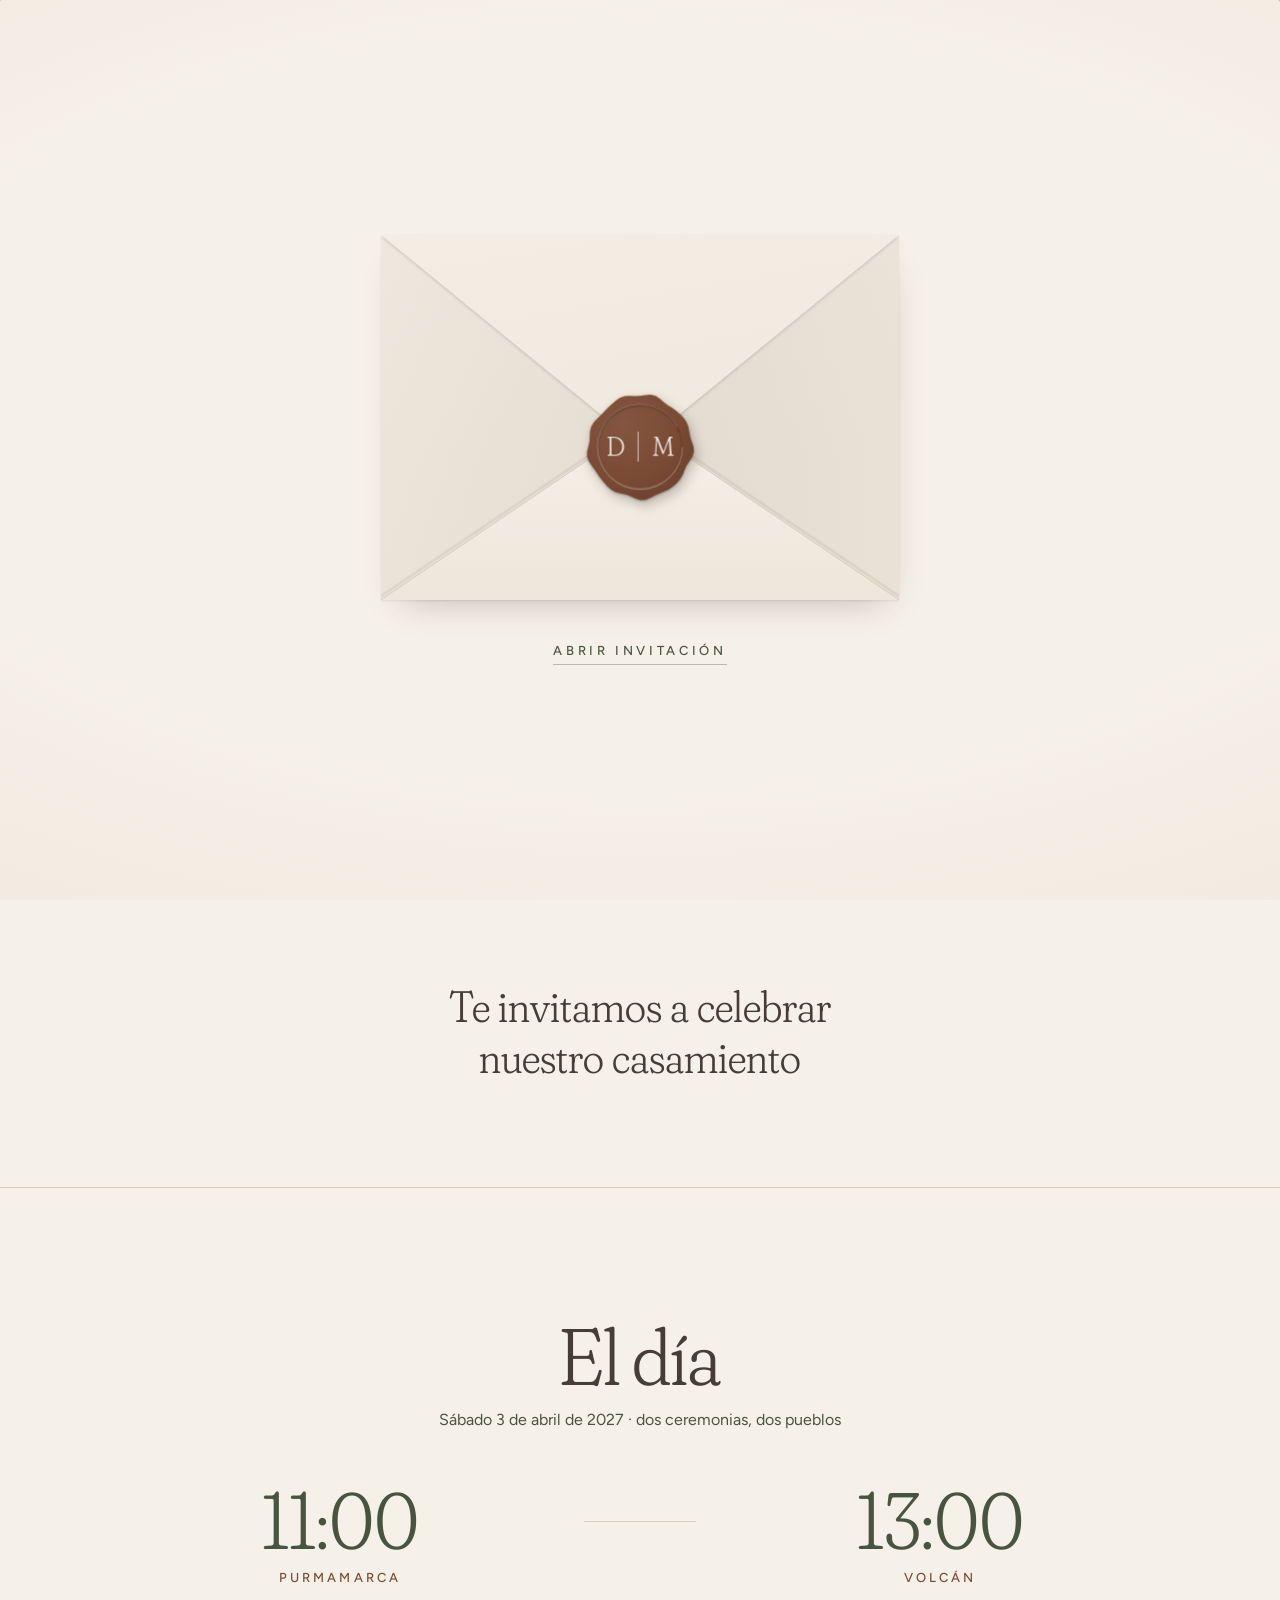
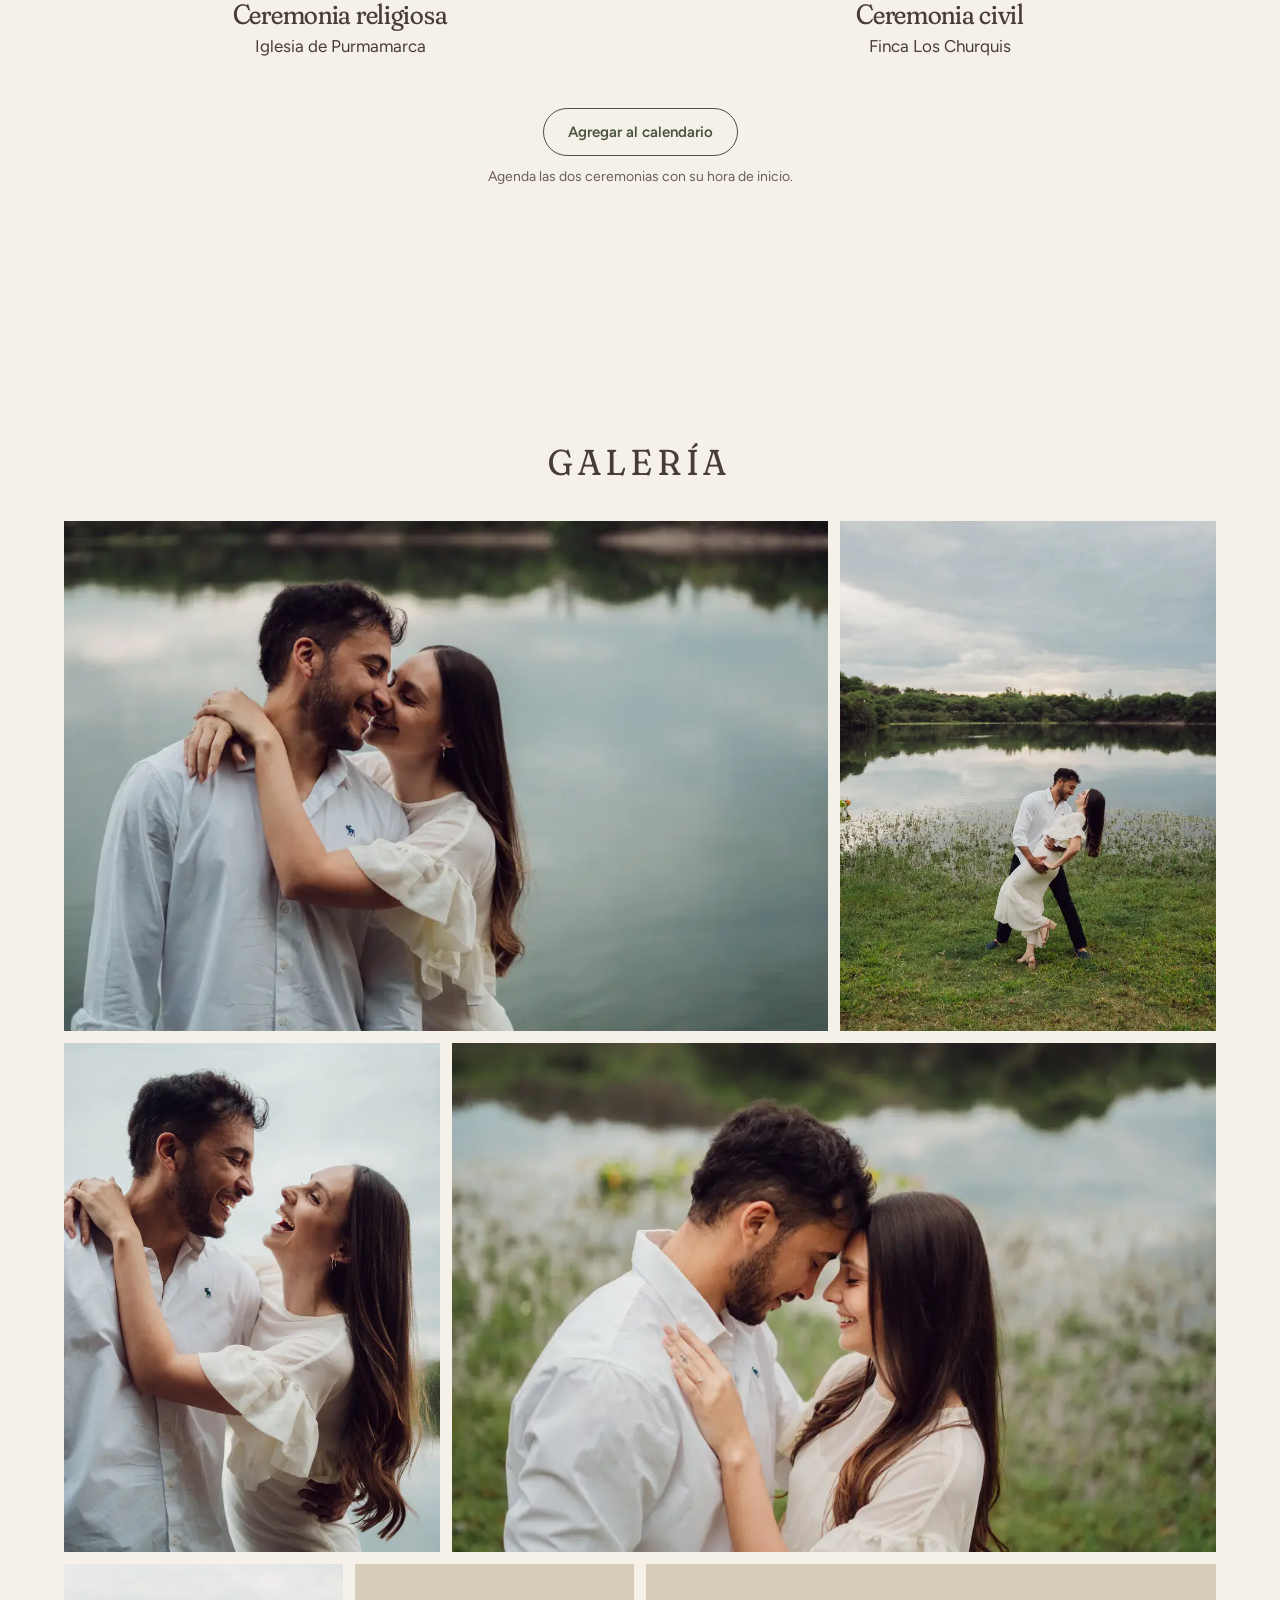
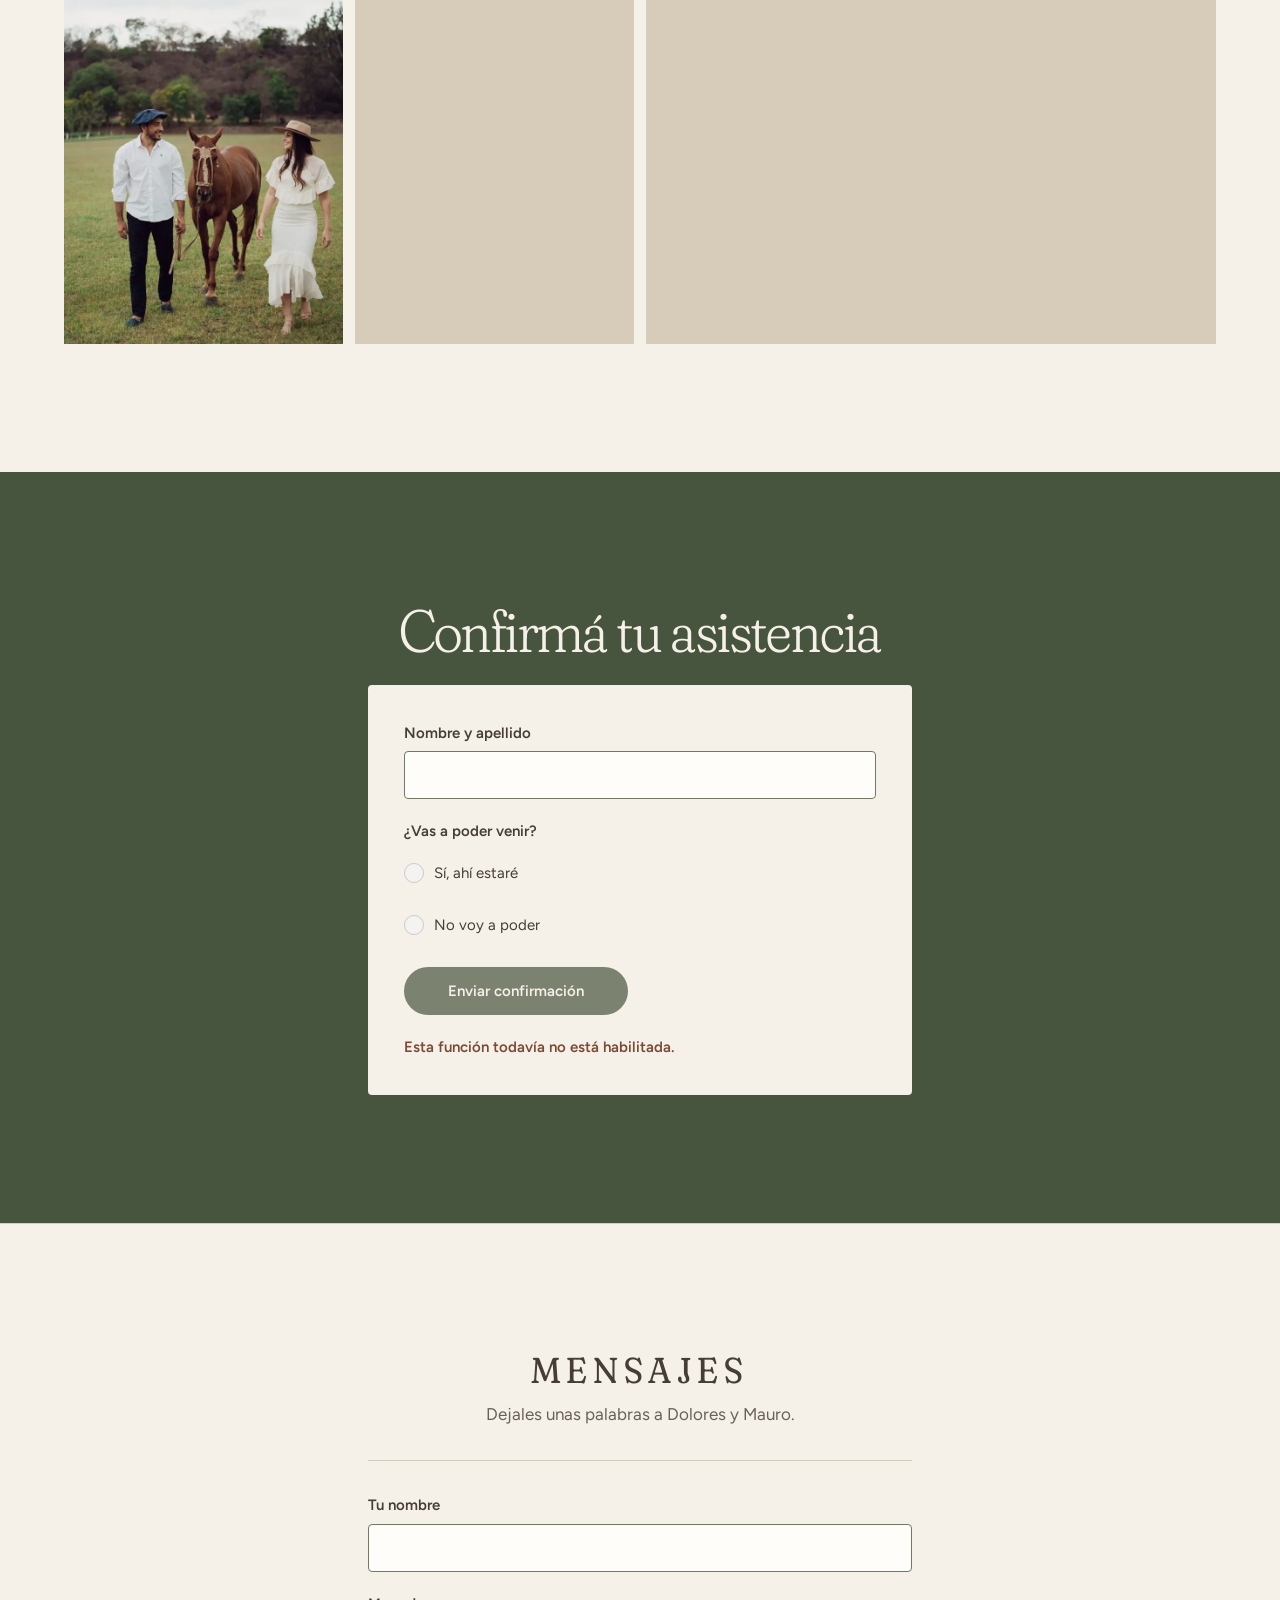
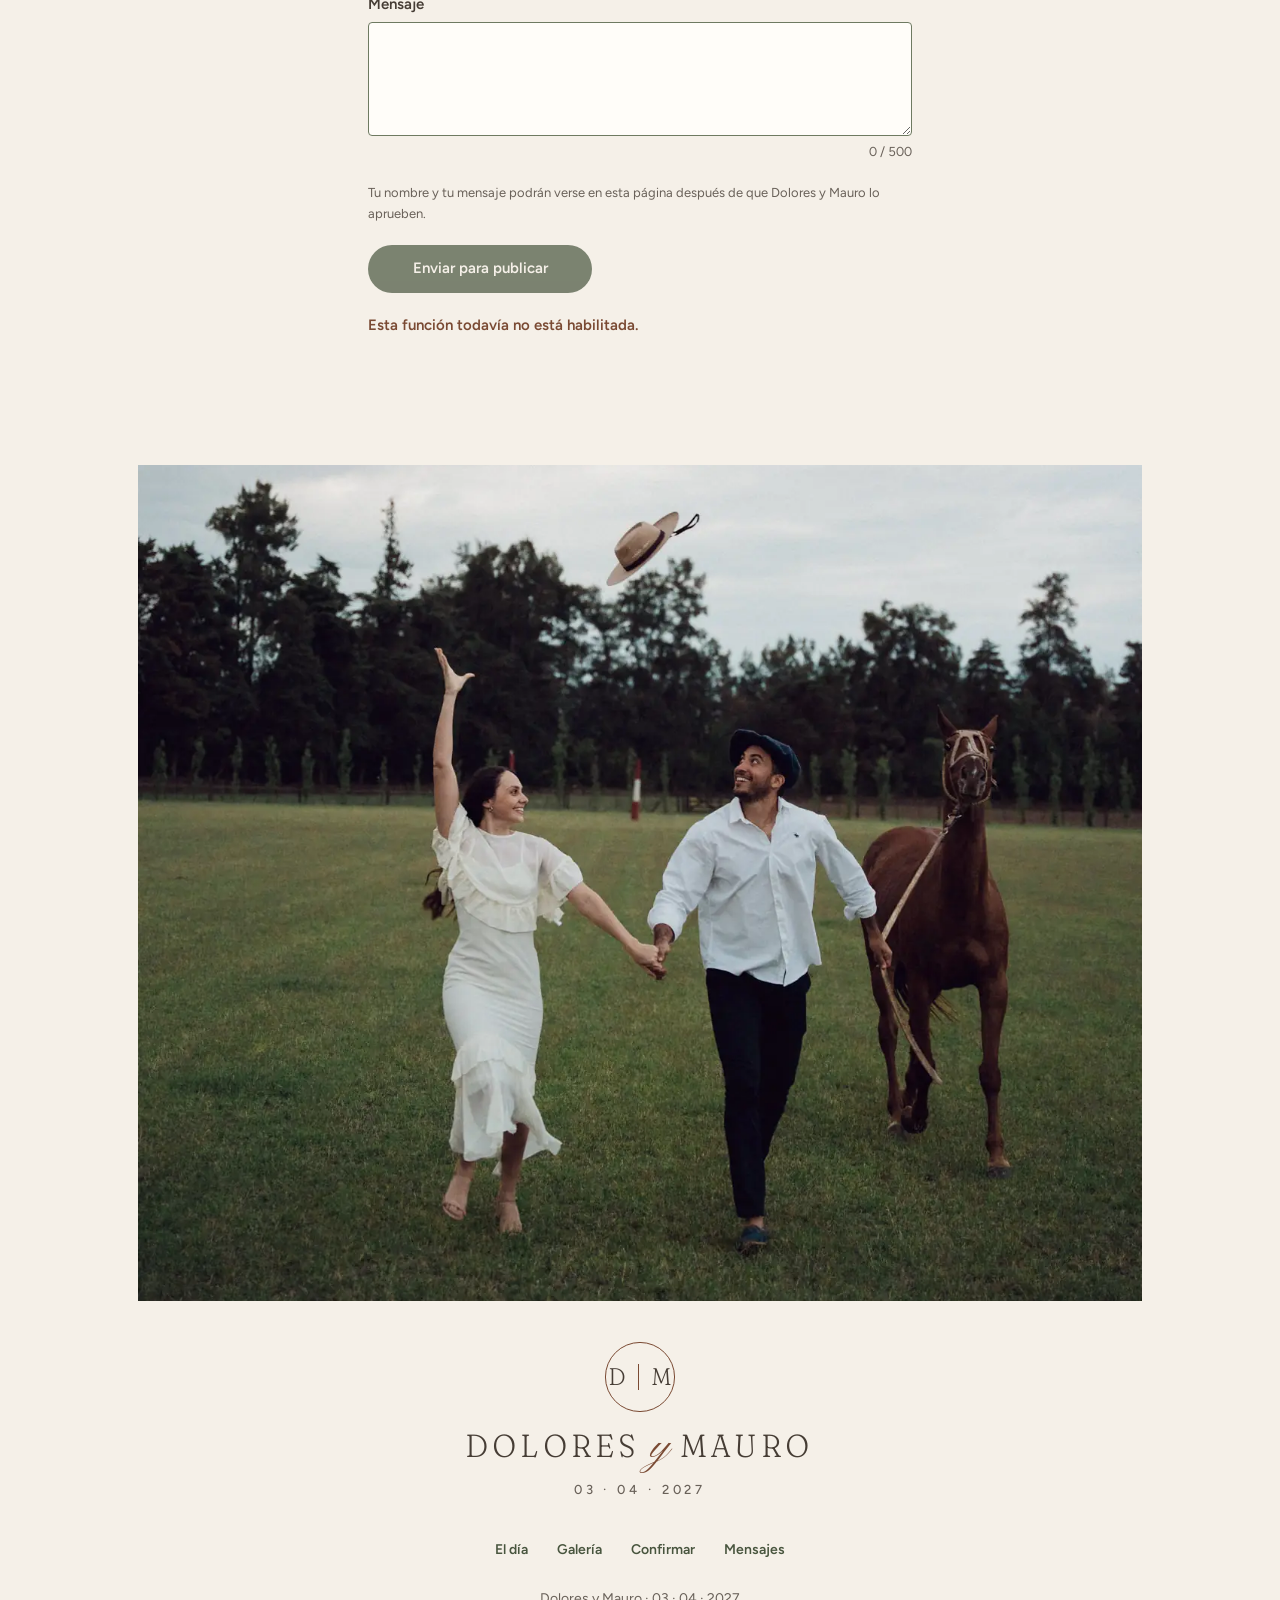
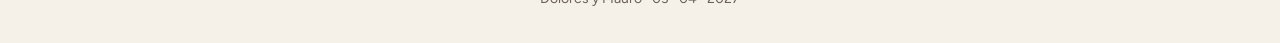
==== index.html @ 40fad612 "Apertura premium con sobre y sello" ====
<!doctype html>
<html lang="es-AR">
<head>
  <meta charset="utf-8">
  <meta name="viewport" content="width=device-width, initial-scale=1, viewport-fit=cover">
  <!-- Preproducción: quitar noindex al publicar -->
  <meta name="robots" content="noindex, nofollow">
  <title>Dolores & Mauro · 3 de abril de 2027</title>
  <meta name="description" content="Sábado 3 de abril de 2027 · Purmamarca y Volcán, Jujuy.">
  <!-- Vista previa al compartir. Al publicar, og:image y og:url pasan a URLs absolutas del dominio final. -->
  <meta property="og:title" content="Dolores & Mauro">
  <meta property="og:description" content="Sábado 3 de abril de 2027 · Purmamarca y Volcán, Jujuy">
  <meta property="og:image" content="public/img/og-132.jpg">
  <meta property="og:image:width" content="1200">
  <meta property="og:image:height" content="630">
  <meta property="og:image:alt" content="Dolores y Mauro caminan de la mano con el caballo por un campo abierto">
  <meta property="og:type" content="website">
  <meta property="og:locale" content="es_AR">
  <meta name="twitter:card" content="summary_large_image">
  <meta name="theme-color" content="#F5F0E8">
  <link rel="icon" href="data:,">
  <link rel="preload" as="image" href="public/img/132-1280.webp" imagesrcset="public/img/132-1280.webp 1280w, public/img/132-2000.webp 2000w, public/img/132-3000.webp 3000w" imagesizes="(max-width: 767px) and (orientation: portrait) 200vw, 100vw" fetchpriority="high">
  <link rel="preload" href="public/fonts/fraunces-latin-full-normal.woff2" as="font" type="font/woff2" crossorigin>
  <!-- Modo revisión (?revision): vista para la pareja, con una aclaración general y datos de ejemplo. La vista pública no los muestra.
       Los datos pendientes están en deliverables/revision-fa-studio/pendientes.md -->
  <script>if (new URLSearchParams(location.search).has("revision")) document.documentElement.classList.add("review");</script>
  <link rel="stylesheet" href="styles.css?v=20261019d">
</head>
<body>
  <!-- Apertura: sobre con sello en cada visita (sin recordar nada). Esc o el botón abren; sin JS no aparece -->
  <dialog class="opening" aria-label="Invitación de Dolores y Mauro" tabindex="-1">
    <button class="opening__open" type="button">
      <span class="envelope" aria-hidden="true">
        <!-- Papel: interior (se ve al abrir), laterales con luz desde arriba a la izquierda y bolsillo inferior -->
        <svg class="envelope__folds" viewBox="0 0 142 100" preserveAspectRatio="none">
          <defs>
            <linearGradient id="env-inside" x1="0" y1="0" x2="0" y2="1"><stop offset="0" style="stop-color: var(--tinta); stop-opacity: .2" /><stop offset="1" style="stop-color: var(--tinta); stop-opacity: .06" /></linearGradient>
            <linearGradient id="env-side-l" x1="0" x2="1"><stop offset="0" style="stop-color: var(--tinta); stop-opacity: .02" /><stop offset="1" style="stop-color: var(--tinta); stop-opacity: .055" /></linearGradient>
            <linearGradient id="env-side-r" x1="0" x2="1"><stop offset="0" style="stop-color: var(--tinta); stop-opacity: .07" /><stop offset="1" style="stop-color: var(--tinta); stop-opacity: .03" /></linearGradient>
            <linearGradient id="env-pocket" x1="0" y1="1" x2="0" y2="0"><stop offset="0" style="stop-color: var(--papel)" /><stop offset="1" style="stop-color: var(--marfil)" /></linearGradient>
          </defs>
          <path d="M0 0 L71 52 L142 0 Z" fill="url(#env-inside)" />
          <path d="M0 0 L71 52 L0 100 Z" fill="url(#env-side-l)" />
          <path d="M142 0 L71 52 L142 100 Z" fill="url(#env-side-r)" />
          <path class="envelope__pocket-shade" d="M0 99 L71 51 L142 99" />
          <path d="M0 100 L71 52 L142 100 Z" fill="url(#env-pocket)" />
          <path class="envelope__crease" d="M0 100 L71 52 L142 100" />
        </svg>
        <span class="envelope__flap-shadow"></span>
        <!-- Solapa en 3D: cara exterior e interior; el sello va en su punta y se levanta con ella -->
        <span class="envelope__flap">
          <span class="envelope__face envelope__face--out"></span>
          <span class="envelope__face envelope__face--in"></span>
          <span class="envelope__seal"><svg viewBox="0 0 100 100"><circle cx="50" cy="50" r="39" /></svg><span>D</span><i></i><span>M</span></span>
        </span>
      </span>
      <span class="opening__cta">Abrir invitación</span>
    </button>
  </dialog>
  <script>{ const d = document.currentScript.previousElementSibling, root = document.documentElement;
    if (!d.showModal) d.remove(); else {
      root.classList.add("sealed"); d.showModal(); d.focus(); // foco en el diálogo: sin anillo sobre el botón al cargar; Tab llega al botón
      // El hero arranca su entrada cuando el sobre empieza a fundirse. Respaldos contra quedar trabado: si el fundido no arranca
      // (sin transiciones) o no termina; medidos desde su inicio para no cortarlo en un equipo lento
      let started = false;
      const reveal = () => root.classList.remove("sealed"), finish = () => { reveal(); if (d.isConnected) { d.close(); d.remove(); } };
      const open = () => { if (d.classList.contains("is-opening")) return; d.classList.add("is-opening"); setTimeout(() => started || finish(), 1500); };
      d.addEventListener("transitionstart", (e) => { if (e.target !== d || started) return; started = true; reveal(); setTimeout(finish, 1500); });
      d.addEventListener("transitionend", (e) => e.target === d && e.propertyName === "opacity" && finish());
      d.querySelector("button").addEventListener("click", open);
      d.addEventListener("touchstart", () => {}, { passive: true }); // iOS: sin un manejador táctil, Safari no aplica :active (el sello no se hundiría)
      d.addEventListener("cancel", (e) => { e.preventDefault(); open(); });
    } }</script>
  <a class="skip" href="#el-dia">Ir a horarios y lugares</a>
  <p class="review-bar" data-pending>Esta es una primera vista previa de su invitación. Algunos contenidos se completarán más adelante. Los formularios son de muestra y no registran respuestas.</p>
  <!-- Alto de la barra de revisión (0 en la vista pública): el hero móvil lo descuenta para que la banda entre en la pantalla -->
  <script>{ const bar = document.currentScript.previousElementSibling, set = () => document.documentElement.style.setProperty("--review-h", bar.offsetHeight + "px");
    set(); addEventListener("resize", set); document.fonts.ready.then(set); }</script>

  <header class="hero" aria-label="Portada">
    <picture class="hero__media">
      <!-- Una sola foto 3:2 en todos los tamaños: en celular vertical se ajusta al alto y muestra cielo, pareja y pasto enteros -->
      <img src="public/img/132-1280.webp" srcset="public/img/132-1280.webp 1280w, public/img/132-2000.webp 2000w, public/img/132-3000.webp 3000w"
           sizes="(max-width: 767px) and (orientation: portrait) 200vw, 100vw" width="1280" height="853" fetchpriority="high"
           alt="Dolores y Mauro caminan de espaldas, de la mano, con el caballo, por un campo abierto hacia el monte">
    </picture>
    <div class="hero__text">
      <h1 class="hero__names">Dolores <span class="script" aria-hidden="true">y</span><span class="sr-only">y</span> Mauro</h1>
      <p class="datelock datelock--sky" aria-label="Sábado 3 de abril de 2027">
        <span>Sábado</span><time datetime="2027-04-03">3</time><span>Abril 2027</span>
      </p>
    </div>
  </header>

  <!-- Banda de datos: lo esencial en el primer vistazo -->
  <div class="band">
    <ul class="when" aria-label="Ceremonias confirmadas">
      <li><time datetime="2027-04-03T11:00-03:00">11:00</time> <span>Iglesia · Purmamarca</span></li>
      <li><time datetime="2027-04-03T13:00-03:00">13:00</time> <span>Civil · Finca Los Churquis, Volcán</span></li>
    </ul>
    <p class="countdown" role="timer" aria-label="Cuenta regresiva hasta la ceremonia del 3 de abril de 2027 a las 11:00">
      <span class="countdown__label">Faltan</span>
      <span class="countdown__unit"><span data-cd="d">—</span> días</span>
      <span class="countdown__unit"><span data-cd="h">—</span> h</span>
      <span class="countdown__unit"><span data-cd="m">—</span> min</span>
    </p>
  </div>

  <main>
    <section class="invite" aria-label="Invitación">
      <p class="invite__line">Te invitamos a celebrar nuestro casamiento</p>
    </section>

    <!-- Historia: solo texto, sin fotos (para eso está la galería). Oculta en la vista pública hasta tener el texto:
         al recibirlo, quitar data-pending de la sección y del bloque de palabras -->
    <section class="portrait" aria-labelledby="portrait-title" data-pending>
      <h2 id="portrait-title" class="caps-title">Dolores <span class="script">y</span> Mauro</h2>

      <div class="portrait__words" data-pending>
        <p class="tbd tbd--block">Acá va su historia, contada con sus palabras.</p>
      </div>
    </section>

    <section id="el-dia" class="day" aria-labelledby="day-title">
      <header class="day__head">
        <h2 id="day-title">El día</h2>
        <p class="day__sub">Sábado 3 de abril de 2027 · dos ceremonias, dos pueblos</p>
      </header>

      <ol class="towns">
        <li class="town">
          <time class="town__time" datetime="2027-04-03T11:00-03:00">11:00</time>
          <p class="town__name">Purmamarca</p>
          <h3>Ceremonia religiosa</h3>
          <p>Iglesia de Purmamarca</p>
        </li>
        <li class="route" aria-hidden="true"><span></span></li>
        <li class="town">
          <time class="town__time" datetime="2027-04-03T13:00-03:00">13:00</time>
          <p class="town__name">Volcán</p>
          <h3>Ceremonia civil</h3>
          <p>Finca Los Churquis</p>
        </li>
      </ol>

      <div class="day__more" data-pending data-later>
        <p><strong>Celebración</strong> <span class="tbd">Pendiente: horario y lugar</span></p>
      </div>

      <div class="day__cal">
        <a class="btn btn--line" href="public/casamiento-dolores-mauro.ics" download>Agregar al calendario</a>
        <p class="note">Agenda las dos ceremonias con su hora de inicio.</p>
      </div>
    </section>

    <!-- Dress code y regalos: diseñados, ocultos en la vista pública hasta tener textos reales -->
    <section id="detalles" class="details" aria-labelledby="details-title" data-pending data-later>
      <h2 id="details-title" class="caps-title">Para tener en cuenta</h2>
      <div class="details__grid">
        <article class="detail">
          <span class="seal seal--small" aria-hidden="true"><svg viewBox="0 0 100 100"><circle cx="50" cy="50" r="48" /></svg><span>D</span><i></i><span>M</span></span>
          <h3>Dress code</h3>
          <p class="tbd">Pendiente: lo definen Dolores y Mauro. No sugerimos nada hasta tenerlo.</p>
        </article>
        <article class="detail">
          <span class="seal seal--small" aria-hidden="true"><svg viewBox="0 0 100 100"><circle cx="50" cy="50" r="48" /></svg><span>D</span><i></i><span>M</span></span>
          <h3>Regalos</h3>
          <p class="tbd">Pendiente: texto y datos (alias, CBU o lista). No se publican datos bancarios sin confirmación escrita.</p>
        </article>
      </div>
    </section>

    <section id="galeria" class="gallery" aria-labelledby="gallery-title">
      <h2 id="gallery-title" class="caps-title">Galería</h2>
      <div class="gallery__grid">
        <a class="gallery__item gallery__item--h" href="public/img/099-2000.webp" data-reveal>
          <img src="public/img/099-1000.webp" width="1000" height="667" loading="lazy" decoding="async"
               alt="Dolores abraza a Mauro y le da un beso en la mejilla; él sonríe con los ojos cerrados, junto a la laguna">
        </a>
        <a class="gallery__item gallery__item--v" href="public/img/029-1333.webp" data-reveal>
          <img src="public/img/029-640.webp" width="640" height="960" loading="lazy" decoding="async"
               alt="Mauro inclina a Dolores en un paso de baile, frente a la laguna">
        </a>
        <a class="gallery__item gallery__item--v" href="public/img/105-1333.webp" data-reveal>
          <img src="public/img/105-640.webp" width="640" height="960" loading="lazy" decoding="async"
               alt="Dolores se ríe a carcajadas, abrazada a Mauro">
        </a>
        <a class="gallery__item gallery__item--h" href="public/img/014-1600.webp" data-reveal>
          <img src="public/img/014-1000.webp" width="1000" height="667" loading="lazy" decoding="async"
               alt="Frente con frente, junto a la laguna con flores blancas">
        </a>
        <a class="gallery__item gallery__item--v" href="public/img/143-1333.webp" data-reveal>
          <img src="public/img/143-640.webp" width="640" height="960" loading="lazy" decoding="async"
               alt="Caminan hacia la cámara con el caballo en el medio">
        </a>
        <a class="gallery__item gallery__item--v" href="public/img/158-1333.webp" data-reveal>
          <img src="public/img/158-640.webp" width="640" height="960" loading="lazy" decoding="async"
               alt="Dolores con sombrero y Mauro con boina, en el campo">
        </a>
        <a class="gallery__item gallery__item--h" href="public/img/150-2000.webp" data-reveal>
          <img src="public/img/150-1000.webp" width="1000" height="667" loading="lazy" decoding="async"
               alt="Mauro sonríe apoyado en el caballo; en primer plano, el sombrero de Dolores">
        </a>
      </div>
      <dialog class="lightbox" aria-label="Galería ampliada">
        <button class="lightbox__btn lightbox__close" type="button" aria-label="Cerrar" autofocus>×</button>
        <figure><img src="data:," alt="" draggable="false"><figcaption hidden></figcaption></figure>
        <p class="lightbox__count" aria-live="polite"></p>
        <button class="lightbox__btn lightbox__prev" type="button" aria-label="Foto anterior">‹</button>
        <button class="lightbox__btn lightbox__next" type="button" aria-label="Foto siguiente">›</button>
      </dialog>
    </section>

    <!-- Sección especial Integral: información útil. Configurable si la pareja prefiere historia o cronología -->
    <section id="info" class="info" aria-labelledby="info-title" data-pending data-later>
      <h2 id="info-title">Purmamarca y Volcán</h2>
      <p class="info__sub">Información útil para invitados</p>
      <div class="info__grid">
        <article><h3>Traslado</h3><p class="tbd">Pendiente: cómo moverse entre la iglesia (11:00) y la finca (13:00). No publicamos recorridos ni tiempos sin confirmar.</p></article>
        <article><h3>Alojamiento</h3><p class="tbd">Pendiente: recomendaciones de los anfitriones, si las hay.</p></article>
        <article><h3>Cómo llegar</h3><p class="tbd">Pendiente: indicaciones y links verificados.</p></article>
      </div>
    </section>

    <section id="confirmar" class="rsvp" aria-labelledby="rsvp-title">
      <h2 id="rsvp-title">Confirmá tu asistencia</h2>

      <form id="rsvp-form" class="form" novalidate aria-labelledby="rsvp-title">
        <fieldset class="form__body" disabled>
          <p class="demo-note" hidden><strong>Demostración.</strong> Este formulario todavía no guarda ni envía respuestas.</p>
          <noscript><p class="note">Para confirmar necesitás tener JavaScript activado.</p></noscript>

          <div class="field" data-field="name">
            <label for="r-name">Nombre y apellido</label>
            <input id="r-name" name="name" autocomplete="name" maxlength="80" required aria-describedby="r-name-err">
            <p class="field__err" id="r-name-err"></p>
          </div>

          <fieldset class="field choice" data-field="attending" aria-describedby="r-att-err">
            <legend>¿Vas a poder venir?</legend>
            <label><input type="radio" name="attending" value="si" required> Sí, ahí estaré</label>
            <label><input type="radio" name="attending" value="no"> No voy a poder</label>
            <p class="field__err" id="r-att-err"></p>
          </fieldset>

          <div class="if-yes" hidden>
            <div class="field" data-field="people">
              <label for="r-people">¿Cuántas personas confirman, contándote?</label>
              <input id="r-people" name="people" type="number" inputmode="numeric" min="1" value="1" aria-describedby="r-people-err">
              <p class="field__err" id="r-people-err"></p>
            </div>
            <div class="field" data-field="companions">
              <label for="r-comp">Nombres de quienes vienen con vos <span class="opt">(opcional)</span></label>
              <textarea id="r-comp" name="companions" rows="2" maxlength="300"></textarea>
              <p class="field__err"></p>
            </div>
            <fieldset class="field choice choice--wrap" data-field="diet">
              <legend>Restricciones alimentarias <span class="opt">(opcional)</span></legend>
              <label><input type="checkbox" name="diet" value="vegetariano"> Vegetariano</label>
              <label><input type="checkbox" name="diet" value="vegano"> Vegano</label>
              <label><input type="checkbox" name="diet" value="sin-tacc"> Sin TACC (celíaco)</label>
              <label><input type="checkbox" name="diet" value="otra" id="r-diet-otra"> Otra</label>
              <p class="field__err"></p>
            </fieldset>
            <div class="field" data-field="diet_notes" hidden>
              <label for="r-diet-notes">¿Cuál?</label>
              <input id="r-diet-notes" name="diet_notes" maxlength="200" aria-describedby="r-diet-err">
              <p class="field__err" id="r-diet-err"></p>
            </div>
            <div class="field field--check" data-field="show_name">
              <label><input type="checkbox" name="show_name"> Quiero que mi nombre aparezca en la lista de confirmados de esta página</label>
              <p class="field__hint">Es opcional. Sin tu permiso, solo sumás al contador.</p>
              <p class="field__err"></p>
            </div>
          </div>

          <div class="hp" aria-hidden="true"><label>No completar <input name="website" tabindex="-1" autocomplete="off"></label></div>

          <button class="btn btn--solid" type="submit">Enviar confirmación</button>
          <p class="form__status" role="status"></p>
        </fieldset>
      </form>
      <div class="form__done" hidden tabindex="-1">
        <p class="form__done-text"></p>
        <button class="btn btn--line form__again" type="button">Enviar otra respuesta</button>
      </div>

      <!-- Confirmados visibles: contador agregado + nombres solo con consentimiento individual -->
      <div class="attendance" aria-live="polite">
        <p class="attendance__count"><span data-count>—</span> <span class="attendance__label">personas confirmaron su asistencia</span></p>
        <p class="attendance__empty" hidden>Todavía no hay confirmaciones. ¡Podés ser de las primeras personas en confirmar!</p>
        <ul class="attendance__names" aria-label="Confirmados que aceptaron mostrar su nombre" hidden></ul>
        <p class="attendance__error">No pudimos cargar los confirmados en este momento.</p>
        <p class="demo-note" hidden>Demostración: el contador es solo de muestra.</p>
      </div>
    </section>

    <section id="mensajes" class="messages" aria-labelledby="msg-title">
      <h2 id="msg-title" class="caps-title">Mensajes</h2>
      <p class="messages__sub">Dejales unas palabras a Dolores y Mauro.</p>

      <div class="wall" data-state="loading" role="region" aria-label="Mensajes de invitados aprobados">
        <figure class="wall__quote"><blockquote></blockquote><figcaption></figcaption></figure>
        <p class="wall__empty">Todavía no hay mensajes publicados. Se muestran después de que Dolores y Mauro los aprueben.</p>
        <p class="wall__error">No pudimos cargar los mensajes en este momento.</p>
        <div class="wall__nav">
          <button class="lightbox__btn wall__prev" type="button" aria-label="Mensaje anterior">‹</button>
          <span class="wall__pos"></span>
          <button class="lightbox__btn wall__next" type="button" aria-label="Mensaje siguiente">›</button>
          <button class="wall__pause" type="button" aria-pressed="false" hidden>Pausar</button>
        </div>
      </div>

      <form id="msg-form" class="form" novalidate aria-label="Dejar un mensaje">
        <fieldset class="form__body" disabled>
          <p class="demo-note" hidden><strong>Demostración.</strong> Los mensajes todavía no se guardan ni se envían.</p>
          <noscript><p class="note">Para dejar un mensaje necesitás tener JavaScript activado.</p></noscript>
          <div class="field" data-field="name">
            <label for="m-name">Tu nombre</label>
            <input id="m-name" name="name" autocomplete="name" maxlength="60" required aria-describedby="m-name-err">
            <p class="field__err" id="m-name-err"></p>
          </div>
          <div class="field" data-field="text">
            <label for="m-text">Mensaje</label>
            <textarea id="m-text" name="text" rows="4" maxlength="500" required aria-describedby="m-text-err m-text-count"></textarea>
            <p class="field__count" id="m-text-count"></p>
            <p class="field__err" id="m-text-err"></p>
          </div>
          <p class="field__hint" id="m-publish-note">Tu nombre y tu mensaje podrán verse en esta página después de que Dolores y Mauro lo aprueben.</p>
          <div class="hp" aria-hidden="true"><label>No completar <input name="website" tabindex="-1" autocomplete="off"></label></div>
          <!-- El consentimiento para publicar es esta acción explícita: el botón envía publish=on (contrato sin cambios) -->
          <button class="btn btn--solid" type="submit" name="publish" value="on" aria-describedby="m-publish-note">Enviar para publicar</button>
          <p class="form__status" role="status"></p>
        </fieldset>
      </form>
      <div class="form__done" hidden tabindex="-1">
        <p class="form__done-text"></p>
        <button class="btn btn--line form__again" type="button">Escribir otro mensaje</button>
      </div>
    </section>

    <!-- Playlist: diseñada; el reproductor se carga solo cuando el invitado lo pide (nunca autoplay) -->
    <section id="musica" class="music" aria-labelledby="music-title" data-pending data-later>
      <h2 id="music-title" class="caps-title">Música</h2>
      <p class="music__sub">La playlist del casamiento</p>
      <p class="tbd">Pendiente: link de la playlist de Spotify. El reproductor se carga solo al tocar el botón; nunca suena solo.</p>
    </section>

    <figure class="closing">
      <img src="public/img/168-640.webp" srcset="public/img/168-640.webp 640w, public/img/168-1000.webp 1000w, public/img/168-1333.webp 1333w"
           sizes="(min-width: 768px) min(76rem, 90vw), 100vw" width="640" height="960" loading="lazy" decoding="async"
           alt="Dolores tira el sombrero al aire mientras corren de la mano">
      <figcaption class="closing__sig">
        <span class="seal seal--light" aria-hidden="true">
          <svg viewBox="0 0 100 100"><circle cx="50" cy="50" r="48" /></svg>
          <span>D</span><i></i><span>M</span>
        </span>
        <span class="closing__names">Dolores <span class="script" aria-hidden="true">y</span><span class="sr-only">y</span> Mauro</span>
        <span class="closing__date">03 · 04 · 2027</span>
      </figcaption>
    </figure>
  </main>

  <footer class="foot">
    <nav aria-label="Secciones">
      <a href="#el-dia">El día</a><a href="#galeria">Galería</a><a href="#confirmar">Confirmar</a><a href="#mensajes">Mensajes</a>
    </nav>
    <p>Dolores y Mauro · 03 · 04 · 2027</p>
  </footer>

  <a class="fab" href="#confirmar">Confirmar asistencia</a>

  <script type="module" src="main.js?v=20261019a"></script>
</body>
</html>
---- styles.css ----
@font-face { font-family: "Fraunces"; src: url("public/fonts/fraunces-latin-full-normal.woff2") format("woff2"); font-weight: 100 900; font-display: swap; }
@font-face { font-family: "Pinyon Script"; src: url("public/fonts/pinyon-script-latin-400-normal.woff2") format("woff2"); font-display: swap; }
@font-face { font-family: "Figtree"; src: url("public/fonts/figtree-latin-wght-normal.woff2") format("woff2"); font-weight: 300 900; font-display: swap; }

:root {
  /* Paleta medida sobre la sesión (sin cambios desde fase 1) */
  --marfil: #F5F0E8;
  --papel: #EDE6DA;
  --arena: #D7CCBA;
  --salvia: #8D987E;
  --oliva: #48553E;
  --castano: #7A4A33;
  --tinta: #463D35;
  --tinta-suave: color-mix(in srgb, var(--tinta) 80%, var(--marfil));
  --serif: "Fraunces", Georgia, serif;
  --script: "Pinyon Script", cursive;
  --sans: "Figtree", system-ui, -apple-system, "Segoe UI", sans-serif;
  --display: "opsz" 144, "SOFT" 100, "WONK" 0;
  --text-axes: "opsz" 24, "SOFT" 100, "WONK" 0;
  --hair: 1px solid var(--arena);
  --gutter: clamp(1.25rem, 5vw, 4rem);
  --wide: max(var(--gutter), calc((100vw - 76rem) / 2));
  --ease-out: cubic-bezier(0.23, 1, 0.32, 1);
  --ease-in-out: cubic-bezier(0.77, 0, 0.175, 1);
  --ease-soft: cubic-bezier(0.33, 1, 0.68, 1);
  --ease-drawer: cubic-bezier(0.32, 0.72, 0, 1); /* arranca con velocidad: respuesta directa a un toque (solapa del sobre) */
}

*, *::before, *::after { box-sizing: border-box; }
html { scroll-behavior: smooth; -webkit-text-size-adjust: 100%; scrollbar-color: var(--salvia) var(--marfil); }
body { margin: 0; background: var(--marfil); color: var(--tinta); font: 400 1.0625rem/1.6 var(--sans); caret-color: var(--castano); }
::selection { background: var(--oliva); color: var(--marfil); }
img { display: block; max-width: 100%; height: auto; }
h1, h2, h3 { font-family: var(--serif); font-weight: 300; font-variation-settings: var(--display); line-height: 1.02; letter-spacing: -.01em; margin: 0; text-wrap: balance; }
p, figure, ul, ol, blockquote { margin: 0; }
a { color: inherit; }
[hidden] { display: none !important; }
:focus-visible { outline: 2px solid var(--castano); outline-offset: 3px; border-radius: 2px; }
/* Sobre fondos oscuros (visor), el castaño no llega a 3:1: anillo marfil */
.lightbox :focus-visible { outline-color: var(--marfil); }
.sr-only { position: absolute; width: 1px; height: 1px; overflow: hidden; clip-path: inset(50%); white-space: nowrap; }
.skip { position: absolute; left: -999px; top: 0; padding: .75rem 1rem; background: var(--tinta); color: var(--marfil); z-index: 40; }
.skip:focus { left: 0; }
.script { font-family: var(--script); font-weight: 400; text-transform: none; letter-spacing: 0; font-variation-settings: normal; }
.note { font-size: .875rem; max-width: 60ch; color: var(--tinta-suave); }
.caps-title { font-size: clamp(1.5rem, 6vw, 2.25rem); font-weight: 400; text-transform: uppercase; letter-spacing: .16em; text-align: center; }
.caps-title .script { font-size: 1.3em; color: var(--castano); margin-inline: .1em; }

/* ---------- Vista pública vs. modo revisión (?revision) ---------- */
/* Lo pendiente nunca llega a la vista pública: ni módulos sin datos ni anotaciones de desarrollo. */
html:not(.review) [data-pending], html:not(.review) .tbd, html:not(.review) .review-only { display: none !important; }
/* Módulos opcionales listos pero sin contenido: ocultos también en la revisión de la pareja. Al tener el contenido, quitar data-later */
[data-later] { display: none !important; }
.tbd { display: inline-block; margin-top: .5rem; font: 500 .8125rem/1.35 var(--sans); letter-spacing: 0; text-transform: none; color: var(--castano);
  background: var(--marfil); border: 1px dashed color-mix(in srgb, var(--castano) 60%, transparent); border-radius: 6px; padding: .3rem .6rem; text-align: left; }
.review-bar { position: sticky; top: 0; z-index: 30; margin: 0; padding: .5rem var(--gutter); background: var(--castano); color: var(--marfil);
  font: 500 .8125rem/1.35 var(--sans); text-align: center; }
@media (max-width: 767px) { .review-bar { position: static; } } /* en celular son 3 líneas: fija taparía el 10 % de la pantalla */

/* Sin JavaScript no hay cuenta regresiva, confirmados ni mensajes que cargar: se ocultan en vez de mostrar guiones */
html:not(.js) :is(.countdown, .attendance, .wall) { display: none; }

/* Lámina con passe-partout (solo interior): filete sobre la foto, como una copia montada */
.plate { position: relative; }
.plate img { width: 100%; }
.plate::after { content: ""; position: absolute; inset: clamp(8px, 1.4vw, 14px); border: 1px solid rgb(245 240 232 / .7); pointer-events: none; }

/* Sello con monograma D | M */
.seal { position: relative; display: inline-grid; grid-template-columns: auto 1px auto; align-items: center; column-gap: .55em;
  width: 4.5rem; aspect-ratio: 1; justify-content: center; font: 300 1.5rem/1 var(--serif); font-variation-settings: var(--display); color: var(--tinta); }
.seal svg { position: absolute; inset: 0; width: 100%; height: 100%; overflow: visible; }
.seal circle { fill: none; stroke: var(--castano); stroke-width: 1; vector-effect: non-scaling-stroke; }
.seal i { width: 1px; height: 1.1em; background: var(--castano); }
.seal--light { color: var(--marfil); }
.seal--light circle { stroke: var(--marfil); }
.seal--light i { background: var(--marfil); }
.seal--small { width: 3rem; font-size: 1rem; }

/* Fecha como pieza de papelería: SÁBADO | 3 | ABRIL 2027 */
.datelock { display: grid; grid-template-columns: 1fr auto 1fr; align-items: center; text-align: center;
  font: 500 .8125rem/1.2 var(--sans); letter-spacing: .2em; text-transform: uppercase; }
.datelock time { font: 300 3rem/1 var(--serif); font-variation-settings: var(--display); letter-spacing: 0; padding: 0 1.1rem;
  border-inline: var(--hair); font-variant-numeric: lining-nums; }

/* ---------- Portada: foto 132 a sangre, sin velo; tinta sobre el cielo claro (≥ 6,3:1 medido sobre el original) ---------- */
/* Celular vertical: hero + banda = alto real de la pantalla (svh: Safari con barras visibles). La banda mide 8,3rem;
   con ?revision también se descuenta la barra de revisión (--review-h, la mide main.js). La foto 3:2 se ajusta al alto
   y muestra entero cielo, monte, pareja y pasto: la copa más alta queda al 28,7 % del alto y los pies al 89 %. */
.hero { position: relative; min-height: calc(100svh - 8.5rem - var(--review-h, 0px)); overflow: hidden; isolation: isolate; color: var(--tinta); background: #D8DAD6; }
.hero__media, .hero__media img { position: absolute; inset: 0; width: 100%; height: 100%; }
.hero__media { z-index: -1; }
.hero__media img { object-fit: cover; object-position: 42% 50%; color: transparent; } /* si la foto no carga, el alt no se pisa con los nombres */
.hero__text { display: grid; justify-items: center; gap: .55rem; text-align: center; padding: calc(env(safe-area-inset-top) + 1.1rem) var(--gutter) 0; }
/* En una línea, como en tablet y escritorio: apilado ocupaba 120 px de cielo y el título chocaba con el monte */
.hero__names { font-size: 11.5vw; line-height: .9; }
.hero__names .script { font-size: .7em; color: var(--castano); line-height: .8; margin: 0 .08em; }
.datelock--sky { width: min(100%, 20rem); }
.datelock--sky time { font-size: 2.25rem; border-color: rgb(70 61 53 / .35); }
/* Pantallas angostas: el follaje sube; el bloque se compacta para dejar aire sobre las copas (medido a 320–360 px) */
@media (max-width: 400px) {
  .hero__text { padding-top: calc(env(safe-area-inset-top) + .7rem); gap: .4rem; }
  .datelock--sky time { font-size: 2rem; padding-inline: .9rem; }
}
@media (max-width: 340px) {
  .datelock--sky time { font-size: 1.75rem; }
}

/* ---------- Banda de datos: horarios + cuenta regresiva ---------- */
.band { display: grid; gap: .75rem; padding: 1rem var(--gutter) 1.1rem; border-bottom: var(--hair); }
.when { list-style: none; padding: 0; display: grid; gap: .3rem; }
.when li { display: grid; grid-template-columns: 3.4rem 1fr; align-items: baseline; font-size: .9375rem; line-height: 1.35; }
.when time, .countdown [data-cd] { font: 400 1.25rem/1 var(--serif); font-variation-settings: var(--text-axes); font-variant-numeric: lining-nums tabular-nums; }
.when time { color: var(--oliva); }
.countdown { display: flex; flex-wrap: wrap; align-items: baseline; gap: .2rem .9rem; padding-top: .7rem; border-top: var(--hair);
  font-size: .875rem; color: var(--tinta-suave); }
.countdown__label { font: 600 .8125rem/1 var(--sans); letter-spacing: .2em; text-transform: uppercase; color: var(--oliva); }
.countdown [data-cd] { color: var(--tinta); margin-right: .1em; }

/* ---------- Invitación ---------- */
section { padding: clamp(4rem, 11vw, 8rem) var(--gutter); }
.invite { text-align: center; display: grid; justify-items: center; padding-block: clamp(3.5rem, 9vw, 6.5rem); }
.invite__line { font: 300 clamp(1.75rem, 6.5vw, 2.75rem)/1.15 var(--serif); font-variation-settings: var(--display); max-width: 18ch; text-wrap: balance; }

/* ---------- Dolores y Mauro (retrato, no cronología) ---------- */
.portrait { display: grid; grid-template-columns: repeat(12, 1fr); column-gap: 1rem; row-gap: clamp(1.25rem, 4vw, 2rem); padding-top: 0; } /* título + texto: sin fotos, el espacio entre ambos es el de un encabezado */
.portrait > * { grid-column: 1 / -1; }
.portrait__words { text-align: center; }

/* ---------- El día: dos pueblos ---------- */
.day { border-top: var(--hair); }
.day__head { text-align: center; }
.day h2 { font-size: clamp(2.75rem, 12vw, 5rem); }
.day__sub { margin-top: .75rem; font: 400 1rem/1.4 var(--sans); color: var(--oliva); text-wrap: balance; }
.towns { list-style: none; padding: 0; margin: 3rem auto 0; max-width: 64rem; display: grid; gap: 1.75rem; }
.town { display: grid; justify-items: center; text-align: center; gap: .3rem; }
.town__time { font: 300 clamp(3.25rem, 14vw, 5rem)/1 var(--serif); font-variation-settings: var(--display); color: var(--oliva); font-variant-numeric: lining-nums tabular-nums; }
.town__name { font: 500 .8125rem/1.2 var(--sans); letter-spacing: .24em; text-transform: uppercase; color: var(--castano); margin-top: .35rem; }
.town h3 { font-size: 1.75rem; font-weight: 400; margin-top: .6rem; }
.route { display: grid; place-items: center; }
.route span { width: 1px; height: 3rem; background: var(--arena); }
.day__more { max-width: 40rem; margin: 3rem auto 0; display: grid; gap: .9rem; text-align: center; }
.day__more strong { display: block; font: 400 1.25rem/1.2 var(--serif); font-variation-settings: var(--text-axes); }
.day__cal { display: grid; justify-items: center; gap: .6rem; margin-top: 3rem; text-align: center; }

/* ---------- Botones ---------- */
.btn { display: inline-flex; align-items: center; justify-content: center; font: 600 .9375rem/1 var(--sans); min-height: 48px; padding: 0 1.5rem;
  border-radius: 999px; cursor: pointer; text-decoration: none; transition: transform 160ms var(--ease-out), background-color 200ms ease, color 200ms ease; }
.btn:active:not(:disabled) { transform: scale(.97); }
.btn:disabled { cursor: progress; opacity: .7; }
.btn--line { background: none; color: var(--oliva); border: 1px solid var(--oliva); }
.btn--solid { background: var(--oliva); color: var(--marfil); border: 0; min-width: 14rem; }
@media (hover: hover) and (pointer: fine) {
  .btn--line:hover { background: var(--oliva); color: var(--marfil); }
  .btn--solid:hover { background: var(--tinta); }
}

/* ---------- Para tener en cuenta (dress code, regalos) ---------- */
.details { background: var(--papel); }
.details__grid { display: grid; gap: 2.5rem; max-width: 56rem; margin: 2.5rem auto 0; }
.detail { display: grid; justify-items: center; gap: .6rem; text-align: center; }
.detail h3 { font-size: 1.75rem; font-weight: 400; }

/* ---------- Galería: ritmo editorial, miniatura → lightbox ---------- */
.gallery { padding-inline: 0; }
.gallery .caps-title { padding-inline: var(--gutter); }
.gallery__grid { display: grid; grid-template-columns: 1fr 1fr; gap: .5rem; margin-top: 2.5rem; padding-inline: .5rem; }
.gallery__item { position: relative; display: block; overflow: hidden; background: var(--arena); }
.gallery__item--h { grid-column: 1 / -1; aspect-ratio: 3 / 2; }
.gallery__item--v { aspect-ratio: 2 / 3; }
.gallery__item img { position: absolute; inset: 0; width: 100%; height: 100%; object-fit: cover; transition: transform 600ms var(--ease-out); }
@media (hover: hover) and (pointer: fine) { .gallery__item:hover img { transform: scale(1.03); } }

.lightbox { width: 100vw; height: 100dvh; max-width: none; max-height: none; margin: 0; padding: 0; border: 0; background: rgb(28 25 22 / .97); color: var(--marfil); touch-action: pan-y; }
.lightbox::backdrop { background: transparent; }
.lightbox figure { display: grid; place-items: center; align-content: center; gap: .75rem; height: 100%; padding: 3.5rem .75rem 4.5rem; }
.lightbox img { max-width: 100%; max-height: calc(100dvh - 9rem); object-fit: contain; user-select: none; }
.lightbox__count { position: absolute; top: 1.1rem; left: 1.25rem; font: 500 .8125rem/1 var(--sans); letter-spacing: .15em; }
.lightbox__btn { display: grid; place-items: center; width: 48px; height: 48px; border-radius: 50%; border: 1px solid currentColor;
  background: transparent; color: inherit; font: 300 1.75rem/1 var(--serif); cursor: pointer; }
.lightbox .lightbox__btn { position: absolute; color: var(--marfil); background: rgb(28 25 22 / .4); }
.lightbox__close { top: .5rem; right: .75rem; }
.lightbox__prev, .lightbox__next { bottom: 1rem; }
.lightbox__prev { left: calc(50% - 3.5rem); }
.lightbox__next { right: calc(50% - 3.5rem); }

/* ---------- Sección especial: información útil ---------- */
.info { text-align: center; border-top: var(--hair); }
.info h2 { font-size: clamp(2.25rem, 10vw, 4rem); }
.info__sub { margin-top: .75rem; font: 400 1rem/1.4 var(--sans); color: var(--oliva); }
.info__grid { display: grid; gap: 2rem; max-width: 64rem; margin: 2.5rem auto 0; }
.info h3 { font-size: 1.5rem; font-weight: 400; }

/* ---------- Confirmar asistencia ---------- */
.rsvp { background: var(--oliva); color: var(--marfil); display: grid; justify-items: center; text-align: center; gap: 1.5rem; }
.rsvp h2 { font-size: clamp(2.25rem, 9vw, 3.75rem); }

.form { width: min(100%, 34rem); text-align: left; }
.form__body { display: grid; gap: 1.25rem; margin: 0; padding: 0; border: 0; min-width: 0; }
.rsvp .form, .rsvp .form__done { background: var(--marfil); color: var(--tinta); padding: clamp(1.25rem, 5vw, 2.25rem); border-radius: 4px; }
.field { display: grid; gap: .4rem; margin: 0; padding: 0; border: 0; min-width: 0; }
.field label, .field legend { font-weight: 600; font-size: .9375rem; padding: 0; }
.opt { font-weight: 400; color: var(--tinta-suave); }
.field input:not([type=radio], [type=checkbox]), .field textarea {
  width: 100%; min-height: 48px; padding: .7rem .85rem; border: 1px solid color-mix(in srgb, var(--salvia) 55%, var(--oliva)); border-radius: 4px; background: #FFFDF9;
  color: var(--tinta); font: 400 1rem/1.4 var(--sans); }
.field textarea { resize: vertical; }
.field input:focus-visible, .field textarea:focus-visible { outline: 2px solid var(--castano); outline-offset: 1px; border-color: var(--castano); }
.field [aria-invalid] { border-color: var(--castano); border-width: 2px; }
.field input[type=number] { max-width: 7rem; }
.choice { gap: .5rem; }
.choice legend { margin-bottom: .5rem; }
.choice label, .field--check label { display: flex; align-items: center; gap: .65rem; min-height: 44px; font-weight: 400; cursor: pointer; }
.choice--wrap { grid-template-columns: 1fr 1fr; column-gap: 1rem; }
.choice--wrap legend, .choice--wrap .field__err { grid-column: 1 / -1; }
.field--check label { align-items: flex-start; padding-top: .7rem; }
input[type=radio], input[type=checkbox] { width: 1.25rem; height: 1.25rem; margin: 0; flex: none; accent-color: var(--oliva); }
.field__err { font-size: .875rem; font-weight: 600; color: var(--castano); }
.field__err:empty, .field__count:empty { display: none; }
.field__hint, .field__count { font-size: .8125rem; color: var(--tinta-suave); }
.field__count { justify-self: end; font-variant-numeric: tabular-nums; }
.if-yes { display: grid; gap: 1.25rem; padding-left: 1rem; border-left: 2px solid var(--arena); }
.form .btn--solid { justify-self: start; }
.form__status { font-size: .9375rem; font-weight: 600; color: var(--castano); }
.form__status:empty { display: none; }
.demo-note { padding: .7rem .85rem; border-radius: 4px; background: var(--papel); border: 1px solid var(--arena); font-size: .875rem; color: var(--tinta); }
.form__done { width: min(100%, 34rem); display: grid; justify-items: start; gap: 1rem; text-align: left; }
.form__done-text { font: 300 1.375rem/1.35 var(--serif); font-variation-settings: var(--text-axes); }
.hp { position: absolute; left: -9999px; width: 1px; height: 1px; overflow: hidden; }

/* Confirmados visibles */
.attendance { display: grid; justify-items: center; gap: .75rem; max-width: 40rem; }
.attendance__count { display: grid; justify-items: center; font-size: .9375rem; }
.attendance [data-count] { font: 300 3.5rem/1 var(--serif); font-variation-settings: var(--display); font-variant-numeric: lining-nums tabular-nums; }
.attendance__names { list-style: none; padding: 0; display: flex; flex-wrap: wrap; justify-content: center; gap: .25rem 1.25rem; font: 400 1.125rem/1.4 var(--serif); }
.attendance:not([data-state]) .attendance__count { visibility: hidden; }
.attendance__error, .attendance[data-state="error"] > :not(.attendance__error) { display: none; }
.attendance[data-state="error"] .attendance__error { display: block; }
.rsvp .demo-note { background: rgb(245 240 232 / .12); color: var(--marfil); border-color: var(--arena); }
.rsvp .form .demo-note { background: var(--papel); color: var(--tinta); border-color: var(--arena); }

/* ---------- Mensajes: muro de mensajes aprobados (rota) + formulario ---------- */
.messages { display: grid; justify-items: center; gap: 2rem; text-align: center; border-top: var(--hair); }
.messages__sub { margin-top: -1.25rem; color: var(--tinta-suave); }
.wall { display: grid; justify-items: center; gap: 1.25rem; width: min(100%, 40rem); min-height: 9rem; align-content: center; }
.wall__quote blockquote { white-space: pre-line; font: 300 clamp(1.375rem, 5.5vw, 2rem)/1.3 var(--serif); font-variation-settings: var(--display); text-wrap: pretty; }
.wall__quote blockquote::before { content: "“"; }
.wall__quote blockquote::after { content: "”"; }
.wall__quote figcaption { margin-top: .9rem; font: 500 .8125rem/1.2 var(--sans); letter-spacing: .2em; text-transform: uppercase; color: var(--castano); }
.wall__nav { display: flex; align-items: center; gap: 1rem; color: var(--oliva); }
.wall__pause { min-height: 44px; padding: 0 .75rem; border: 0; background: none; color: var(--oliva); font: 600 .875rem/1 var(--sans); text-decoration: underline; text-underline-offset: 3px; cursor: pointer; }
.wall__pos { font-size: .875rem; font-variant-numeric: tabular-nums; min-width: 3.5rem; }
.wall__empty, .wall__error { color: var(--tinta-suave); max-width: 36ch; }
.wall:not([data-state="ready"]) :is(.wall__quote, .wall__nav), .wall:not([data-state="empty"]) .wall__empty, .wall:not([data-state="error"]) .wall__error { display: none; }
.messages .form { padding-top: 2rem; border-top: var(--hair); }

/* ---------- Música ---------- */
.music { text-align: center; display: grid; justify-items: center; gap: .6rem; background: var(--papel); }
.music__sub { color: var(--tinta-suave); }

/* ---------- Cierre ---------- */
.closing { position: relative; color: var(--marfil); }
.closing img { width: 100%; height: 88svh; object-fit: cover; object-position: 50% 30%; }
.closing::after { content: ""; position: absolute; inset: 0; background: linear-gradient(180deg, rgb(38 34 30 / .5) 0%, rgb(38 34 30 / 0) 42%); pointer-events: none; }
.closing__sig { position: absolute; inset: clamp(2rem, 7svh, 4.5rem) 0 auto; z-index: 1; display: grid; justify-items: center; gap: .9rem; text-align: center; text-shadow: 0 1px 20px rgb(30 26 22 / .35); }
.closing__names { font: 300 clamp(1.4rem, 6vw, 2rem)/1 var(--serif); font-variation-settings: var(--display); text-transform: uppercase; letter-spacing: .16em; }
.closing__names .script { font-size: 1.3em; color: var(--arena); }
.closing__date { font: 500 .8125rem/1 var(--sans); letter-spacing: .3em; }
.foot { display: grid; justify-items: center; gap: 1rem; padding: 2rem var(--gutter) calc(env(safe-area-inset-bottom) + 5.5rem); font-size: .875rem; text-align: center; color: var(--tinta-suave); }
.foot nav { display: flex; flex-wrap: wrap; justify-content: center; }
.foot nav a { display: inline-flex; align-items: center; min-height: 44px; padding: 0 .9rem; color: var(--oliva); font-weight: 600; text-decoration: none; }
.foot nav a:hover { text-decoration: underline; }

/* ---------- Botón fijo (solo móvil) ---------- */
.fab { position: fixed; z-index: 10; left: 50%; bottom: calc(env(safe-area-inset-bottom) + 1rem); translate: -50% 0;
  display: inline-flex; align-items: center; min-height: 48px; padding: 0 1.5rem; border-radius: 999px; white-space: nowrap;
  background: var(--oliva); color: var(--marfil); font: 600 .9375rem/1 var(--sans); text-decoration: none;
  box-shadow: 0 6px 20px rgb(38 34 30 / .22); visibility: hidden; transform: translateY(calc(100% + 1.5rem));
  transition: transform 300ms cubic-bezier(0.32, 0.72, 0, 1), visibility 0s 300ms; }
.fab.is-shown { visibility: visible; transform: none; transition: transform 300ms cubic-bezier(0.32, 0.72, 0, 1), visibility 0s; }
/* Con el visor abierto, el botón no se trasluce debajo de las flechas */
body:has(.lightbox[open]) .fab { visibility: hidden; }

/* ---------- Tablet y desktop ---------- */
@media (min-width: 768px) {
  .hero { min-height: calc(100svh - 5rem); }
  .hero__media img { object-position: 50% 30%; }
  .hero__text { padding-top: 6vh; gap: 1rem; }
  .hero__names { font-size: clamp(4.5rem, 8vw, 8rem); }
  .datelock--sky time { font-size: 3rem; }

  .band { grid-template-columns: 1fr auto; align-items: center; column-gap: 2rem; padding-block: 1rem; padding-inline: var(--wide); }
  .when { grid-auto-flow: column; justify-content: start; column-gap: 2.5rem; }
  .countdown { padding: 0 0 0 2rem; border-top: 0; border-left: var(--hair); }
  .fab { display: none; }
  .foot { padding-bottom: calc(env(safe-area-inset-bottom) + 2rem); }

  .portrait { column-gap: 2rem; max-width: 80rem; margin-inline: auto; }
  .portrait__words { grid-column: 4 / 10; }

  .towns { grid-template-columns: 1fr auto 1fr; align-items: start; gap: 2rem; }
  .route span { width: 7rem; height: 1px; margin-top: 2.6rem; }

  .details__grid, .info__grid { grid-template-columns: repeat(auto-fit, minmax(14rem, 1fr)); }

  /* Galería: filas de 12 columnas; la horizontal marca el alto y las verticales se encuadran */
  .gallery__grid { grid-template-columns: repeat(12, 1fr); gap: .75rem; max-width: 84rem; margin-inline: auto; padding-inline: var(--gutter); }
  .gallery__item--v { aspect-ratio: auto; }
  .gallery__item:nth-child(1) { grid-column: 1 / 9; }
  .gallery__item:nth-child(2) { grid-column: 9 / 13; }
  .gallery__item:nth-child(3) { grid-column: 1 / 5; }
  .gallery__item:nth-child(4) { grid-column: 5 / 13; }
  .gallery__item:nth-child(5) { grid-column: 1 / 4; }
  .gallery__item:nth-child(6) { grid-column: 4 / 7; }
  .gallery__item:nth-child(7) { grid-column: 7 / 13; }
  .lightbox__prev, .lightbox__next { bottom: auto; top: calc(50% - 24px); }
  .lightbox__prev { left: 1.5rem; }
  .lightbox__next { right: 1.5rem; }
  .lightbox figure { padding-inline: 6rem; }

  /* Cierre al ancho de la galería. La 168 es vertical (2:3): apoyada abajo conserva a la pareja, el caballo y el
     sombrero en el aire, y deja cielo para la firma. 4:5 en tablet; en escritorio, ver más abajo. */
  .closing { width: min(calc(84rem - 2 * var(--gutter)), calc(100% - 2 * var(--gutter))); margin-inline: auto; }
  .closing img { height: auto; aspect-ratio: 4 / 5; object-position: 50% 100%; }
}

/* Hero en escritorio apaisado (16:10 y 16:9): con la altura de pantalla menos la banda no entran a la vez el cielo
   libre para el texto y la pareja con los pies. A pantalla completa entran; la banda queda justo debajo del pliegue. */
@media (min-width: 1024px) and (min-aspect-ratio: 8/5) {
  .hero { min-height: 100svh; }
  .hero__media img { object-position: 50% 40%; }
  .hero__text { padding-top: 4vh; }
}

/* Escritorio ancho (1920×1080 y mayores): hay altura suficiente para que la banda de horarios vuelva al primer
   pantallazo. El hero deja exactamente el alto de la banda (3,6rem) y el encuadre mantiene pareja con pies y cielo libre. */
@media (min-width: 1700px) and (min-aspect-ratio: 8/5) {
  .hero { min-height: calc(100svh - 3.6rem); }
  .hero__media img { object-position: 50% 62%; }
  /* Título y fecha algo más compactos: así el bloque entra entero en el cielo y el recorte reparte el aire
     (≈35 px sobre el árbol más alto, ≈37 px de pasto bajo los pies). La foto ya se ve a todo su ancho. */
  .hero__text { padding-top: 1.5rem; }
  .hero__names { font-size: 6.5rem; }
  .datelock--sky time { font-size: 2.5rem; }
}

/* Cierre en escritorio: la 168 es vertical. Al ancho de la galería pero nunca más alta que la pantalla (6:5),
   con la pareja, el caballo, el sombrero y los pies enteros; la firma pasa debajo, sobre marfil. */
@media (min-width: 1024px) {
  .closing { width: min(calc(84rem - 2 * var(--gutter)), calc(100% - 2 * var(--gutter)), calc((100svh - 4rem) * 1.2)); }
  .closing img { aspect-ratio: 6 / 5; object-position: 50% 99%; }
  .closing::after { display: none; }
  .closing__sig { position: static; padding-top: 2.5rem; color: var(--tinta); text-shadow: none; }
  .closing__sig .seal--light { color: var(--tinta); }
  .closing__sig .seal--light circle { stroke: var(--castano); }
  .closing__sig .seal--light i { background: var(--castano); }
  .closing__names .script { color: var(--castano); }
  .closing__date { color: var(--tinta-suave); }
}

@media (min-width: 768px) and (max-width: 1023px) {
  .hero { min-height: calc(100svh - 6.5rem); }
}

/* Celular en horizontal: la portada ocupa la pantalla y nombres + fecha van en una sola línea sobre el cielo,
   para que la escena (pareja y caballo) siga entrando */
@media (orientation: landscape) and (max-height: 500px) {
  .hero { min-height: 100svh; }
  .hero__media img { object-position: 50% 65%; }
  .hero__text { grid-auto-flow: column; justify-content: center; align-items: center; column-gap: 1.75rem; padding-top: .9rem; }
  .hero__names { display: block; font-size: 2.6rem; }
  .hero__names .script { margin: 0 .08em; }
  .datelock--sky { width: auto; column-gap: .9rem; } /* sin ancho fijo, las columnas 1fr se ajustan al texto: sin gap, «ABRIL 2027» tocaba el filete */
  .datelock--sky time { font-size: 1.9rem; }
}

/* ---------- Apertura: sobre lacrado con el monograma D | M antes de la invitación ---------- */
/* Mientras el sobre está cerrado, la página no se desplaza y la entrada del hero espera (arranca al abrirlo) */
.sealed { overflow: hidden; }
.sealed :is(.hero, .hero *, .band) { animation-play-state: paused; }
.opening { position: fixed; inset: 0; width: 100%; height: 100%; max-width: none; max-height: none; margin: 0; border: 0;
  padding: env(safe-area-inset-top) var(--gutter) env(safe-area-inset-bottom); color: var(--tinta);
  background: radial-gradient(120% 85% at 50% 45%, var(--marfil) 50%, var(--papel)); }
.opening[open] { display: grid; place-items: center; }
.opening::backdrop { background: none; } /* el fundido tiene que dejar ver la portada, no un velo */
/* Ancho del sobre: lo limita también el alto, para que la solapa abierta (58 % del alto, por encima) entre centrada */
.opening__open { --env-w: min(78vw, 27rem, (100svh - 7rem) / 2.16 * 1.42); display: grid; justify-items: center; gap: clamp(1.75rem, 5vh, 2.75rem);
  padding: 1rem; border: 0; background: none; color: inherit; font: inherit; cursor: pointer; -webkit-tap-highlight-color: transparent; }
@media (min-width: 768px) { .opening__open { --env-w: min(78vw, 34rem, (100svh - 7rem) / 2.16 * 1.42); } } /* tablet y escritorio: con 27rem quedaba perdido */
.opening:focus, .opening__open:focus-visible { outline: none; }
.opening__open:focus-visible .envelope { outline: 2px solid var(--castano); outline-offset: 8px; }
/* Papel: luz desde arriba a la izquierda (la misma del brillo del lacre), sombra de contacto corta y cálida */
.envelope { position: relative; display: block; width: var(--env-w); aspect-ratio: 1.42; border-radius: 2px;
  background: linear-gradient(160deg, color-mix(in srgb, var(--papel) 55%, var(--marfil)), var(--papel) 70%);
  box-shadow: 0 1px 2px rgb(70 61 53 / .1), 4px 18px 34px -20px rgb(70 61 53 / .34); }
.envelope::after { content: ""; position: absolute; inset: 0; border-radius: inherit; pointer-events: none; opacity: 0;
  box-shadow: 6px 28px 46px -24px rgb(70 61 53 / .26); } /* sombra extra del hover: se funde su opacidad, no se anima box-shadow */
.envelope__folds { position: absolute; inset: 0; width: 100%; height: 100%; }
.envelope__pocket-shade { fill: none; stroke: rgb(70 61 53 / .07); stroke-width: 3; vector-effect: non-scaling-stroke; }
.envelope__crease { fill: none; stroke: var(--arena); stroke-width: 1; vector-effect: non-scaling-stroke; }
/* Solapa: dos caras en 3D (exterior clara, interior en sombra hacia el pliegue); su sombra sobre el sobre es una capa aparte */
.envelope__flap, .envelope__flap-shadow { position: absolute; inset: 0 0 auto; height: 58%; }
.envelope__flap { transform-origin: 50% 0; transform: perspective(1000px) rotateX(0deg); transform-style: preserve-3d; }
.envelope__face { position: absolute; inset: 0; -webkit-backface-visibility: hidden; backface-visibility: hidden; }
.envelope__face--out { clip-path: polygon(0 0, 100% 0, 50% 100%);
  background: linear-gradient(170deg, color-mix(in srgb, var(--papel) 30%, var(--marfil)), color-mix(in srgb, var(--papel) 75%, var(--marfil))); }
.envelope__face--in { clip-path: polygon(0 100%, 100% 100%, 50% 0); transform: rotateX(180deg); visibility: hidden; /* WebKit no respeta backface-visibility acá: la cara la decide visibility */
  background: linear-gradient(to top, color-mix(in srgb, var(--papel) 90%, var(--tinta)), var(--papel)); }
.envelope__flap-shadow { translate: 0 1.5px; filter: blur(1.5px); opacity: .6; }
.envelope__flap-shadow::before { content: ""; position: absolute; inset: 0; clip-path: polygon(0 0, 100% 0, 50% 100%); background: rgb(70 61 53 / .3); }
/* Lacre: borde levemente irregular, impronta hundida con filete y monograma D | M del sitio (en relieve, no impreso) */
.envelope__seal { --s: max(3.25rem, var(--env-w) * .21); position: absolute; left: 50%; top: 100%; width: var(--s); aspect-ratio: 1; translate: -50% -50%;
  display: flex; align-items: center; justify-content: center; column-gap: .5em;
  font: 300 calc(var(--s) * .25)/1 var(--serif); font-variation-settings: var(--display); color: color-mix(in srgb, var(--marfil) 95%, var(--castano)); /* ≥ 5:1 aun sobre el brillo del lacre */
  text-shadow: 0 -1px 0 rgb(46 30 20 / .35), 0 1px 0 rgb(255 255 255 / .14);
  filter: drop-shadow(0 1px 1px rgb(46 30 20 / .3)) drop-shadow(3px 5px 6px rgb(70 61 53 / .3));
  -webkit-backface-visibility: hidden; backface-visibility: hidden; } /* pasados los 90° queda del lado de atrás de la solapa */
.envelope__seal::before { content: ""; position: absolute; inset: 0; z-index: -1;
  background: radial-gradient(circle at 36% 30%, color-mix(in srgb, var(--castano) 93%, white), var(--castano) 55%, color-mix(in srgb, var(--castano) 80%, black));
  --wax: url("data:image/svg+xml,%3Csvg xmlns='http://www.w3.org/2000/svg' viewBox='0 0 100 100'%3E%3Cpath d='M99.0 50.0 L99.4 54.9 L97.9 59.5 L95.2 63.7 L92.6 67.7 L90.8 71.8 L89.0 76.1 L86.7 80.1 L83.7 83.7 L80.2 86.8 L76.4 89.5 L72.2 91.5 L67.9 93.2 L63.7 95.2 L59.4 97.5 L54.9 99.3 L50.0 99.6 L45.3 98.0 L40.9 95.8 L36.6 94.3 L32.0 93.4 L27.4 92.2 L23.4 89.9 L19.9 86.7 L16.8 83.2 L13.9 79.6 L11.3 75.9 L8.7 72.1 L6.0 68.2 L3.2 64.2 L1.4 59.7 L1.3 54.8 L2.5 50.0 L3.6 45.4 L3.9 40.8 L4.0 36.0 L5.1 31.4 L7.6 27.4 L10.9 23.9 L14.2 20.6 L17.3 17.3 L20.5 14.0 L23.8 10.8 L27.4 7.6 L31.3 4.9 L35.8 3.2 L40.6 2.9 L45.4 3.2 L50.0 3.0 L54.7 2.2 L59.6 1.9 L64.2 3.1 L68.3 5.9 L71.9 9.0 L75.6 11.8 L79.4 14.2 L83.2 16.8 L86.7 19.9 L89.9 23.3 L92.6 27.2 L94.3 31.6 L95.2 36.3 L96.0 40.8 L97.4 45.3Z'/%3E%3C/svg%3E");
  -webkit-mask: var(--wax) center / 100% 100% no-repeat; mask: var(--wax) center / 100% 100% no-repeat; }
.envelope__seal::after { content: ""; position: absolute; inset: 11%; border-radius: 50%; pointer-events: none;
  box-shadow: inset 0 1px 2px rgb(30 18 10 / .5), inset 0 -1px 1px rgb(255 255 255 / .1), 0 1px 0 rgb(255 255 255 / .12); }
.envelope__seal i { width: 1px; height: 1.1em; background: currentColor; opacity: .75; }
.envelope__seal svg { position: absolute; inset: 0; width: 100%; height: 100%; overflow: visible; }
.envelope__seal circle { fill: none; stroke: rgb(245 240 232 / .3); stroke-width: 1; vector-effect: non-scaling-stroke; }
/* Celular en horizontal: poco alto. El sobre se achica menos y deja arriba el lugar de la solapa abierta */
@media (orientation: landscape) and (max-height: 500px) {
  .opening__open { --env-w: min(60vw, (100svh - 5.5rem) / 1.58 * 1.42); gap: 1rem; padding-top: calc(var(--env-w) / 1.42 * .58); }
}
.opening__cta { padding-bottom: .45rem; border-bottom: 1px solid color-mix(in srgb, var(--oliva) 35%, transparent);
  font: 500 .8125rem/1 var(--sans); letter-spacing: .28em; text-transform: uppercase; color: var(--oliva); }

@media (prefers-reduced-motion: no-preference) {
  /* Llegada: el sobre se posa, el filete del lacre se dibuja y aparece la invitación a abrir */
  .opening[open] .envelope { animation: settle-in 900ms var(--ease-out) 100ms backwards; }
  .opening[open] .envelope__seal circle { stroke-dasharray: 245; stroke-dashoffset: 245; animation: draw 1.2s var(--ease-in-out) .45s forwards; }
  .opening[open] .opening__cta { animation: rise 600ms var(--ease-out) 750ms backwards; }
  .envelope { transition: translate 300ms var(--ease-out), opacity 300ms var(--ease-out) 340ms; }
  .envelope::after { transition: opacity 300ms ease; }
  @media (hover: hover) and (pointer: fine) {
    .opening__open:hover .envelope { translate: 0 -3px; }
    .opening__open:hover .envelope::after { opacity: 1; }
  }
  /* Presión: el lacre se hunde (160 ms) */
  .envelope__seal { transition: scale 160ms var(--ease-out), opacity 140ms var(--ease-in-out), visibility 0s 90ms; }
  .opening__open:active .envelope__seal { scale: .96; }
  /* Abrir (t = 0): la solapa gira sin demora llevando el lacre en la punta (90° a los ≈ 100 ms); el lacre se desvanece
     mientras llega de canto. El llamado se va enseguida, para no quedar sobre la pareja */
  .envelope__flap { transition: transform 560ms var(--ease-drawer); }
  .envelope__flap-shadow { transition: opacity 200ms var(--ease-out); }
  .opening__cta { transition: opacity 150ms var(--ease-out); }
  .is-opening .envelope__flap { transform: perspective(1000px) rotateX(180deg); }
  .is-opening :is(.envelope__seal, .envelope__flap-shadow, .opening__cta) { opacity: 0; }
  /* A los 90 ms la solapa cruza los 90°: se cambia de cara (exterior y lacre se ocultan, aparece la interior) */
  .is-opening .envelope__face { transition: visibility 0s 90ms; }
  .is-opening :is(.envelope__face--out, .envelope__seal) { visibility: hidden; }
  .is-opening .envelope__face--in { visibility: visible; }
  /* Sobre abierto un instante (≈ 160 ms); se va el sobre (340–640 ms) antes de que el fondo deje ver la foto: sin pliegues
     sobre la pareja. Total ≈ 1 s */
  .is-opening .envelope { opacity: 0; }
  .opening { transition: opacity 600ms var(--ease-soft) 420ms; }
}
@media (prefers-reduced-motion: reduce) {
  .opening { transition: opacity 300ms var(--ease-out); }
}
.opening.is-opening { opacity: 0; pointer-events: none; }
@keyframes settle-in { from { opacity: 0; translate: 0 14px; } }

/* ---------- Motion: apertura de portada + revelado de fotos + microinteracciones ---------- */
@media (prefers-reduced-motion: no-preference) {
  .hero__media img { animation: settle 2.4s var(--ease-out) both; }
  .hero__names { animation: unmask 1.1s var(--ease-out) .3s both; }
  .datelock { animation: appear .45s var(--ease-out) .6s both; }
  .band { animation: appear .4s var(--ease-out) .5s both; }
  .seal circle { stroke-dasharray: 302; stroke-dashoffset: 302; animation: draw 1.4s var(--ease-in-out) .2s forwards; }
  /* Fotos: aparecen una vez, con un fundido lento y apenas 12 px de subida (en la galería, que recorta, un leve acercamiento).
     El efecto va en la imagen, no en el contenedor observado. `translate`/`scale` no pisan el `transform` del hover */
  .js [data-reveal] > img { opacity: 0; translate: 0 12px; transition: opacity 1.1s var(--ease-soft), translate 1.3s var(--ease-soft), scale 1.6s var(--ease-soft), transform 600ms var(--ease-out); }
  .js .gallery__item[data-reveal] > img { translate: none; scale: 1.025; }
  .js [data-reveal].is-in > img { opacity: 1; translate: none; scale: none; }
  .gallery__item[data-reveal]:nth-child(even) > img { transition-delay: 120ms, 120ms, 120ms, 0ms; }
  .lightbox[open] { animation: appear 220ms var(--ease-out); }
  .lightbox[open] img { animation: zoom 260ms var(--ease-out); }
  .wall__quote.is-new { animation: rise 300ms var(--ease-out); }
  .form__done:not([hidden]) { animation: rise 280ms var(--ease-out); }
}
@media (prefers-reduced-motion: reduce) {
  html { scroll-behavior: auto; }
  .hero, .band { animation: appear .2s ease-out both; }
  .js [data-reveal] > img { opacity: 0; transition: opacity 200ms ease-out; }
  .js [data-reveal].is-in > img { opacity: 1; }
  .fab, .fab.is-shown, .btn, .gallery__item img { transition: none; }
}
@keyframes settle { from { transform: scale(1.06); } }
@keyframes unmask { from { clip-path: inset(-25% -6% 100% -6%); transform: translateY(.18em); } to { clip-path: inset(-25% -6% -25% -6%); transform: none; } }
@keyframes draw { to { stroke-dashoffset: 0; } }
@keyframes appear { from { opacity: 0; } }
@keyframes zoom { from { opacity: 0; transform: scale(.97); } }
@keyframes rise { from { opacity: 0; transform: translateY(6px); } }
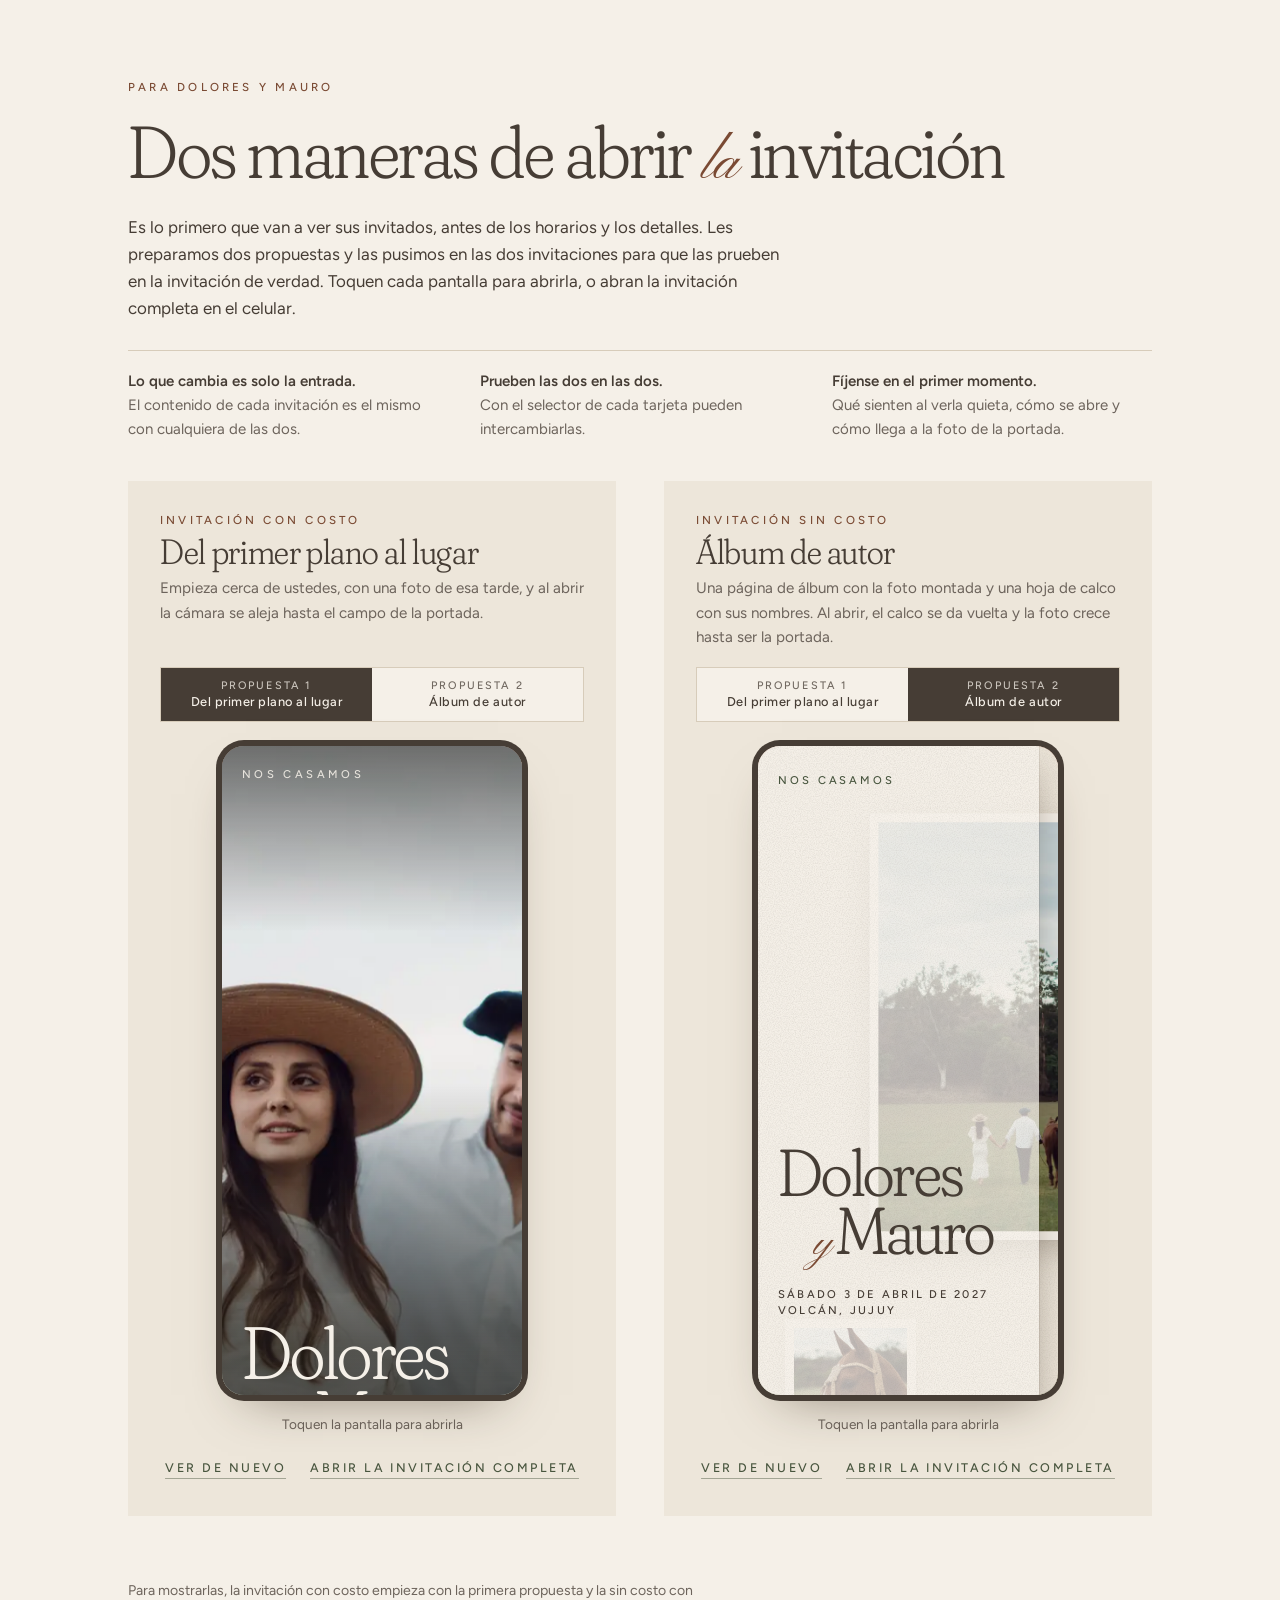
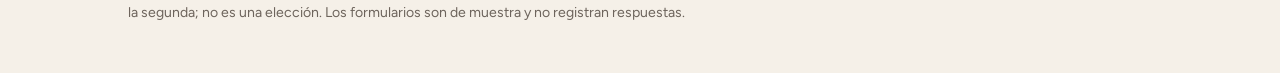
==== commit 02ef7768: "Vista previa v2 con comparador de aperturas A1/A2 Sitio v2 (dos modalidades, RSVP por grupo en demo," ====
--- a/index.html
+++ b/index.html
@@ -2,14 +2,16 @@
 <html lang="es-AR">
 <head>
   <meta charset="utf-8">
+  <script>if (!new URLSearchParams(location.search).has("invitacion")) location.replace("revision-aperturas.html");</script>
   <meta name="viewport" content="width=device-width, initial-scale=1, viewport-fit=cover">
   <!-- Preproducción: quitar noindex al publicar -->
   <meta name="robots" content="noindex, nofollow">
   <title>Dolores & Mauro · 3 de abril de 2027</title>
-  <meta name="description" content="Sábado 3 de abril de 2027 · Purmamarca y Volcán, Jujuy.">
+  <!-- Archivo común a los dos enlaces: nada exclusivo de una modalidad (ni en el texto ni en los comentarios) -->
+  <meta name="description" content="¡Nos casamos! Sábado 3 de abril de 2027 · Volcán, Jujuy.">
   <!-- Vista previa al compartir. Al publicar, og:image y og:url pasan a URLs absolutas del dominio final. -->
   <meta property="og:title" content="Dolores & Mauro">
-  <meta property="og:description" content="Sábado 3 de abril de 2027 · Purmamarca y Volcán, Jujuy">
+  <meta property="og:description" content="¡Nos casamos! Sábado 3 de abril de 2027 · Volcán, Jujuy">
   <meta property="og:image" content="public/img/og-132.jpg">
   <meta property="og:image:width" content="1200">
   <meta property="og:image:height" content="630">
@@ -22,55 +24,119 @@
   <link rel="preload" as="image" href="public/img/132-1280.webp" imagesrcset="public/img/132-1280.webp 1280w, public/img/132-2000.webp 2000w, public/img/132-3000.webp 3000w" imagesizes="(max-width: 767px) and (orientation: portrait) 200vw, 100vw" fetchpriority="high">
   <link rel="preload" href="public/fonts/fraunces-latin-full-normal.woff2" as="font" type="font/woff2" crossorigin>
   <!-- Modo revisión (?revision): vista para la pareja, con una aclaración general y datos de ejemplo. La vista pública no los muestra.
-       Los datos pendientes están en deliverables/revision-fa-studio/pendientes.md -->
+       Los datos pendientes están en deliverables/evolucion-v2/pendientes.md -->
   <script>if (new URLSearchParams(location.search).has("revision")) document.documentElement.classList.add("review");</script>
-  <link rel="stylesheet" href="styles.css?v=20261019d">
+  <link rel="stylesheet" href="styles.css?v=20261108b">
+  <link rel="stylesheet" href="aperturas.css?v=20261109a"> <!-- revisión de aperturas (?apertura=a1|a2) -->
 </head>
 <body>
-  <!-- Apertura: sobre con sello en cada visita (sin recordar nada). Esc o el botón abren; sin JS no aparece -->
-  <dialog class="opening" aria-label="Invitación de Dolores y Mauro" tabindex="-1">
+  <!-- Apertura en cada visita (sin recordar nada: ni localStorage ni sessionStorage): portada editorial sobre papel con una
+       ventana troquelada en arco hacia la foto de la portada. Al abrir, el texto se levanta y la ventana se agranda hasta ser
+       la portada (la misma foto, el mismo encuadre): la invitación se abre hacia la foto.
+       Se saltea con un enlace directo a una sección (#confirmar, #mensajes…) y con ?apertura=no. Sin JS no aparece.
+       Diseño y tiempos: deliverables/evolucion-v2/aperturas.md -->
+  <dialog class="opening" aria-label="Invitación de Dolores y Mauro">
     <button class="opening__open" type="button">
-      <span class="envelope" aria-hidden="true">
-        <!-- Papel: interior (se ve al abrir), laterales con luz desde arriba a la izquierda y bolsillo inferior -->
-        <svg class="envelope__folds" viewBox="0 0 142 100" preserveAspectRatio="none">
-          <defs>
-            <linearGradient id="env-inside" x1="0" y1="0" x2="0" y2="1"><stop offset="0" style="stop-color: var(--tinta); stop-opacity: .2" /><stop offset="1" style="stop-color: var(--tinta); stop-opacity: .06" /></linearGradient>
-            <linearGradient id="env-side-l" x1="0" x2="1"><stop offset="0" style="stop-color: var(--tinta); stop-opacity: .02" /><stop offset="1" style="stop-color: var(--tinta); stop-opacity: .055" /></linearGradient>
-            <linearGradient id="env-side-r" x1="0" x2="1"><stop offset="0" style="stop-color: var(--tinta); stop-opacity: .07" /><stop offset="1" style="stop-color: var(--tinta); stop-opacity: .03" /></linearGradient>
-            <linearGradient id="env-pocket" x1="0" y1="1" x2="0" y2="0"><stop offset="0" style="stop-color: var(--papel)" /><stop offset="1" style="stop-color: var(--marfil)" /></linearGradient>
-          </defs>
-          <path d="M0 0 L71 52 L142 0 Z" fill="url(#env-inside)" />
-          <path d="M0 0 L71 52 L0 100 Z" fill="url(#env-side-l)" />
-          <path d="M142 0 L71 52 L142 100 Z" fill="url(#env-side-r)" />
-          <path class="envelope__pocket-shade" d="M0 99 L71 51 L142 99" />
-          <path d="M0 100 L71 52 L142 100 Z" fill="url(#env-pocket)" />
-          <path class="envelope__crease" d="M0 100 L71 52 L142 100" />
-        </svg>
-        <span class="envelope__flap-shadow"></span>
-        <!-- Solapa en 3D: cara exterior e interior; el sello va en su punta y se levanta con ella -->
-        <span class="envelope__flap">
-          <span class="envelope__face envelope__face--out"></span>
-          <span class="envelope__face envelope__face--in"></span>
-          <span class="envelope__seal"><svg viewBox="0 0 100 100"><circle cx="50" cy="50" r="39" /></svg><span>D</span><i></i><span>M</span></span>
-        </span>
+      <span class="ed__photo" aria-hidden="true">
+        <img src="public/img/132-1280.webp" srcset="public/img/132-1280.webp 1280w, public/img/132-2000.webp 2000w, public/img/132-3000.webp 3000w"
+             sizes="(max-width: 767px) and (orientation: portrait) 200vw, 100vw" width="1280" height="853" alt="" decoding="async">
+        <span class="ed__wash"></span>
       </span>
+      <span class="ed__kicker" aria-hidden="true">Nos casamos</span>
+      <span class="ed__names" aria-hidden="true">Dolores <span class="script">y</span> Mauro</span>
+      <span class="ed__date" aria-hidden="true">Sábado 3 de abril de 2027 · Volcán, Jujuy</span>
+      <span class="ed__window" aria-hidden="true"></span>
       <span class="opening__cta">Abrir invitación</span>
     </button>
   </dialog>
   <script>{ const d = document.currentScript.previousElementSibling, root = document.documentElement;
-    if (!d.showModal) d.remove(); else {
-      root.classList.add("sealed"); d.showModal(); d.focus(); // foco en el diálogo: sin anillo sobre el botón al cargar; Tab llega al botón
-      // El hero arranca su entrada cuando el sobre empieza a fundirse. Respaldos contra quedar trabado: si el fundido no arranca
-      // (sin transiciones) o no termina; medidos desde su inicio para no cortarlo en un equipo lento
+    // Secciones comunes a los dos enlaces: un enlace directo a una de ellas entra sin apertura y respeta el destino
+    const direct = ["el-dia", "detalles", "nosotros", "confirmar", "mensajes", "playlist"].includes(decodeURIComponent(location.hash.slice(1)));
+    const ap = new URLSearchParams(location.search).get("apertura"), skip = !d.showModal || direct || ap === "no";
+    // Revisión de aperturas: ?apertura=a1|a2 reemplaza esta por una de las propuestas (aperturas.js); la modalidad no cambia
+    if (!skip && (ap === "a1" || ap === "a2")) { d.remove(); root.dataset.apertura = ap; } else if (skip) d.remove(); else {
+      // La apertura se abre hacia la portada: la página tiene que estar arriba (al recargar, el navegador restauraba el scroll)
+      if ("scrollRestoration" in history) history.scrollRestoration = "manual";
+      root.classList.add("sealed", "photo-led");
+      const btn = d.querySelector("button"), ph = d.querySelector(".ed__photo"), win = d.querySelector(".ed__window"), cta = d.querySelector(".opening__cta");
+      d.showModal(); btn.focus({ preventScroll: true }); // foco en el botón real: Enter y Espacio abren como en cualquier botón
+      // La foto del diálogo ocupa exactamente la caja de la portada (mismo archivo y encuadre) y se recorta a la ventana del papel
+      const fit = () => {
+        const hero = document.querySelector(".hero");
+        if (!hero || d.classList.contains("is-opening")) return;
+        if (scrollY) scrollTo(0, 0);
+        let h = hero.getBoundingClientRect();
+        // La ventana termina donde termina la portada; debajo, la franja del llamado (al menos su alto y aire).
+        // Celular en horizontal: la pareja está al pie de la foto; la ventana llega al borde y el llamado va al margen
+        const flat = matchMedia("(orientation: landscape) and (max-height: 500px)").matches;
+        btn.style.setProperty("--below", `${flat ? 0 : Math.max(innerHeight - h.bottom, cta.offsetHeight + 48)}px`);
+        h = hero.getBoundingClientRect();
+        const w = win.getBoundingClientRect();
+        ph.style.cssText = `top: ${h.top}px; height: ${h.height}px; --wt: ${w.top - h.top}px; --wr: ${h.right - w.right}px; --wb: ${h.bottom - w.bottom}px; --wl: ${w.left - h.left}px; --wa: ${w.width / 2}px`;
+        d.classList.add("is-fit");
+      };
+      addEventListener("DOMContentLoaded", fit); addEventListener("resize", fit); document.fonts?.ready.then(fit);
+      // El hero arranca su entrada cuando la apertura empieza a desvanecerse. Respaldos contra quedar trabado: si la transición
+      // no arranca (sin transiciones) o no termina; medidos desde su inicio para no cortarla en un equipo lento
       let started = false;
-      const reveal = () => root.classList.remove("sealed"), finish = () => { reveal(); if (d.isConnected) { d.close(); d.remove(); } };
-      const open = () => { if (d.classList.contains("is-opening")) return; d.classList.add("is-opening"); setTimeout(() => started || finish(), 1500); };
-      d.addEventListener("transitionstart", (e) => { if (e.target !== d || started) return; started = true; reveal(); setTimeout(finish, 1500); });
+      const reveal = () => root.classList.remove("sealed");
+      const finish = () => {
+        reveal();
+        if (!d.isConnected) return;
+        d.close(); d.remove();
+        document.querySelector(".hero__names")?.focus({ preventScroll: true }); // el foco sigue a la portada, sin mover la página
+      };
+      const open = () => { if (d.classList.contains("is-opening")) return; fit(); d.classList.add("is-opening"); setTimeout(() => started || finish(), 1600); };
+      d.addEventListener("transitionstart", (e) => { if (e.target !== d || started) return; started = true; reveal(); setTimeout(finish, 1200); });
       d.addEventListener("transitionend", (e) => e.target === d && e.propertyName === "opacity" && finish());
-      d.querySelector("button").addEventListener("click", open);
-      d.addEventListener("touchstart", () => {}, { passive: true }); // iOS: sin un manejador táctil, Safari no aplica :active (el sello no se hundiría)
+      btn.addEventListener("click", open);
+      d.addEventListener("touchstart", () => {}, { passive: true }); // iOS: sin un manejador táctil, Safari no aplica :active
       d.addEventListener("cancel", (e) => { e.preventDefault(); open(); });
     } }</script>
+  <!-- Propuestas de apertura en revisión (A1 y A2), con ?apertura=a1|a2. Las monta aperturas.js; estilos en aperturas.css.
+       Al elegir una, se queda la suya y se borran la otra y la plantilla sobrante -->
+  <template id="apertura-a1">
+    <dialog class="op a1" aria-label="Invitación de Dolores y Mauro">
+      <button class="op__btn" type="button">
+        <span class="a1__wide" aria-hidden="true">
+          <img src="public/img/132-1280.webp" srcset="public/img/132-1280.webp 1280w, public/img/132-2000.webp 2000w, public/img/132-3000.webp 3000w"
+               sizes="(max-width: 767px) and (orientation: portrait) 200vw, 100vw" width="1280" height="853" alt="" decoding="async">
+        </span>
+        <span class="a1__close" aria-hidden="true">
+          <picture>
+            <source media="(orientation: portrait)" srcset="public/img/158-640.webp 640w, public/img/158-1333.webp 1333w" sizes="100vw">
+            <img src="public/img/149-2000.webp" srcset="public/img/149-1000.webp 1000w, public/img/149-2000.webp 2000w" sizes="100vw" alt="">
+          </picture>
+        </span>
+        <span class="a1__scrim" aria-hidden="true"></span>
+        <span class="a1__kicker" aria-hidden="true">Nos casamos</span>
+        <span class="a1__names" aria-hidden="true"><span>Dolores</span><span><span class="script">y</span>Mauro</span></span>
+        <span class="a1__date" aria-hidden="true">Sábado 3 de abril de 2027 · Volcán, Jujuy</span>
+        <span class="op__cta">Abrir invitación</span>
+      </button>
+    </dialog>
+  </template>
+  <template id="apertura-a2">
+    <dialog class="op a2" aria-label="Invitación de Dolores y Mauro">
+      <button class="op__btn" type="button">
+        <span class="a2__page" aria-hidden="true"></span>
+        <span class="a2__slot" aria-hidden="true"></span>
+        <span class="a2__second" aria-hidden="true"><img src="public/img/139-640.webp" alt=""></span>
+        <span class="a2__print" aria-hidden="true">
+          <img src="public/img/132-1280.webp" srcset="public/img/132-1280.webp 1280w, public/img/132-2000.webp 2000w, public/img/132-3000.webp 3000w"
+               sizes="(max-width: 767px) and (orientation: portrait) 200vw, 100vw" width="1280" height="853" alt="" decoding="async">
+        </span>
+        <span class="a2__caption" aria-hidden="true">Sábado 3 de abril de 2027<br>Volcán, Jujuy</span>
+        <span class="a2__vellum" aria-hidden="true">
+          <span class="a2__kicker">Nos casamos</span>
+          <span class="a2__title"><span class="a2__names"><span>Dolores</span><span><span class="script">y</span>Mauro</span></span>
+            <span class="a2__date">Sábado 3 de abril de 2027<br>Volcán, Jujuy</span></span>
+        </span>
+        <span class="op__cta">Abrir invitación</span>
+      </button>
+    </dialog>
+  </template>
+  <script src="aperturas.js?v=20261109a"></script>
   <a class="skip" href="#el-dia">Ir a horarios y lugares</a>
   <p class="review-bar" data-pending>Esta es una primera vista previa de su invitación. Algunos contenidos se completarán más adelante. Los formularios son de muestra y no registran respuestas.</p>
   <!-- Alto de la barra de revisión (0 en la vista pública): el hero móvil lo descuenta para que la banda entre en la pantalla -->
@@ -85,124 +151,102 @@
            alt="Dolores y Mauro caminan de espaldas, de la mano, con el caballo, por un campo abierto hacia el monte">
     </picture>
     <div class="hero__text">
-      <h1 class="hero__names">Dolores <span class="script" aria-hidden="true">y</span><span class="sr-only">y</span> Mauro</h1>
+      <h1 class="hero__names" tabindex="-1">Dolores <span class="script" aria-hidden="true">y</span><span class="sr-only">y</span> Mauro</h1>
       <p class="datelock datelock--sky" aria-label="Sábado 3 de abril de 2027">
         <span>Sábado</span><time datetime="2027-04-03">3</time><span>Abril 2027</span>
       </p>
     </div>
   </header>
 
-  <!-- Banda de datos: lo esencial en el primer vistazo -->
+  <!-- Banda de datos: los primeros horarios y la cuenta regresiva de la modalidad (los pinta main.js) -->
   <div class="band">
-    <ul class="when" aria-label="Ceremonias confirmadas">
-      <li><time datetime="2027-04-03T11:00-03:00">11:00</time> <span>Iglesia · Purmamarca</span></li>
-      <li><time datetime="2027-04-03T13:00-03:00">13:00</time> <span>Civil · Finca Los Churquis, Volcán</span></li>
-    </ul>
-    <p class="countdown" role="timer" aria-label="Cuenta regresiva hasta la ceremonia del 3 de abril de 2027 a las 11:00">
-      <span class="countdown__label">Faltan</span>
-      <span class="countdown__unit"><span data-cd="d">—</span> días</span>
-      <span class="countdown__unit"><span data-cd="h">—</span> h</span>
-      <span class="countdown__unit"><span data-cd="m">—</span> min</span>
-    </p>
+    <ul class="when" aria-label="Horarios" data-slot="band"></ul>
+    <p class="countdown" role="timer"><span class="countdown__label">Faltan</span> <span data-cd="d">—</span> <span data-cd="u">días</span></p>
   </div>
 
   <main>
-    <section class="invite" aria-label="Invitación">
-      <p class="invite__line">Te invitamos a celebrar nuestro casamiento</p>
-    </section>
-
-    <!-- Historia: solo texto, sin fotos (para eso está la galería). Oculta en la vista pública hasta tener el texto:
+    <section class="invite" aria-label="Invitación" data-reveal>
+      <span class="rule-v" aria-hidden="true"></span>
+      <p class="invite__kicker">¡Nos casamos!</p>
+      <p class="invite__line fx">Y queremos que seas parte de este día</p>
+    </section>
+
+    <!-- Historia: solo texto, sin fotos (para eso está «Nosotros»). Oculta en la vista pública hasta tener el texto:
          al recibirlo, quitar data-pending de la sección y del bloque de palabras -->
     <section class="portrait" aria-labelledby="portrait-title" data-pending>
-      <h2 id="portrait-title" class="caps-title">Dolores <span class="script">y</span> Mauro</h2>
+      <h2 id="portrait-title" class="display">Dolores <span class="script">y</span> Mauro</h2>
 
       <div class="portrait__words" data-pending>
         <p class="tbd tbd--block">Acá va su historia, contada con sus palabras.</p>
       </div>
     </section>
 
+    <!-- Cronograma: lo pinta main.js con el módulo de la modalidad del enlace (modalidades/*.js) -->
     <section id="el-dia" class="day" aria-labelledby="day-title">
-      <header class="day__head">
-        <h2 id="day-title">El día</h2>
-        <p class="day__sub">Sábado 3 de abril de 2027 · dos ceremonias, dos pueblos</p>
+      <header class="head" data-reveal>
+        <p class="eyebrow">Sábado 3 de abril de 2027</p>
+        <h2 id="day-title" class="display">El día</h2>
       </header>
-
-      <ol class="towns">
-        <li class="town">
-          <time class="town__time" datetime="2027-04-03T11:00-03:00">11:00</time>
-          <p class="town__name">Purmamarca</p>
-          <h3>Ceremonia religiosa</h3>
-          <p>Iglesia de Purmamarca</p>
-        </li>
-        <li class="route" aria-hidden="true"><span></span></li>
-        <li class="town">
-          <time class="town__time" datetime="2027-04-03T13:00-03:00">13:00</time>
-          <p class="town__name">Volcán</p>
-          <h3>Ceremonia civil</h3>
-          <p>Finca Los Churquis</p>
-        </li>
-      </ol>
-
-      <div class="day__more" data-pending data-later>
-        <p><strong>Celebración</strong> <span class="tbd">Pendiente: horario y lugar</span></p>
-      </div>
-
-      <div class="day__cal">
-        <a class="btn btn--line" href="public/casamiento-dolores-mauro.ics" download>Agregar al calendario</a>
-        <p class="note">Agenda las dos ceremonias con su hora de inicio.</p>
-      </div>
-    </section>
-
-    <!-- Dress code y regalos: diseñados, ocultos en la vista pública hasta tener textos reales -->
-    <section id="detalles" class="details" aria-labelledby="details-title" data-pending data-later>
-      <h2 id="details-title" class="caps-title">Para tener en cuenta</h2>
-      <div class="details__grid">
-        <article class="detail">
-          <span class="seal seal--small" aria-hidden="true"><svg viewBox="0 0 100 100"><circle cx="50" cy="50" r="48" /></svg><span>D</span><i></i><span>M</span></span>
-          <h3>Dress code</h3>
-          <p class="tbd">Pendiente: lo definen Dolores y Mauro. No sugerimos nada hasta tenerlo.</p>
-        </article>
-        <article class="detail">
-          <span class="seal seal--small" aria-hidden="true"><svg viewBox="0 0 100 100"><circle cx="50" cy="50" r="48" /></svg><span>D</span><i></i><span>M</span></span>
-          <h3>Regalos</h3>
-          <p class="tbd">Pendiente: texto y datos (alias, CBU o lista). No se publican datos bancarios sin confirmación escrita.</p>
-        </article>
-      </div>
-    </section>
-
-    <section id="galeria" class="gallery" aria-labelledby="gallery-title">
-      <h2 id="gallery-title" class="caps-title">Galería</h2>
+      <ol class="timeline" data-slot="timeline"></ol>
+      <p class="day__nolink note" data-slot="nomod" hidden>Para ver los horarios, abrí la invitación desde el enlace que te enviaron.</p>
+      <div class="day__cal" data-slot="cal" hidden>
+        <a class="btn btn--line" href="#" download>Agregar al calendario</a>
+        <p class="note">Agendá el día con sus horarios y lugares.</p>
+      </div>
+    </section>
+
+    <section id="detalles" class="details" aria-labelledby="details-title">
+      <div class="head" data-reveal>
+        <h2 id="details-title" class="eyebrow">Dress code</h2>
+        <p class="display">Elegante sport</p>
+        <p class="detail__text fx">Algo lindo y cómodo para disfrutar el día de principio a fin.</p>
+      </div>
+    </section>
+
+    <!-- Sección propia de cada modalidad: su título y su texto vienen del módulo del enlace -->
+    <section class="contribution" data-slot="extra" hidden></section>
+
+    <section id="nosotros" class="gallery" aria-labelledby="gallery-title">
+      <header class="head" data-reveal>
+        <p class="eyebrow">Dolores y Mauro</p>
+        <h2 id="gallery-title" class="display">Nosotros <svg class="gallery__heart" viewBox="0 0 24 24" aria-hidden="true" focusable="false"><path d="M12 20s-7.4-4.5-9-9.2C1.9 7.6 3.8 4.6 6.9 4.3c2-.2 3.7.9 4.6 2.6l.5.9.5-.9c.9-1.7 2.6-2.8 4.6-2.6 3.1.3 5 3.3 3.9 6.5C19.4 15.5 12 20 12 20z"/></svg></h2>
+      </header>
+      <!-- Fotos elegidas por Dolores y Mauro (la 132 es la portada). Horizontal y vertical alternadas, de a cuatro -->
       <div class="gallery__grid">
-        <a class="gallery__item gallery__item--h" href="public/img/099-2000.webp" data-reveal>
-          <img src="public/img/099-1000.webp" width="1000" height="667" loading="lazy" decoding="async"
-               alt="Dolores abraza a Mauro y le da un beso en la mejilla; él sonríe con los ojos cerrados, junto a la laguna">
-        </a>
-        <a class="gallery__item gallery__item--v" href="public/img/029-1333.webp" data-reveal>
-          <img src="public/img/029-640.webp" width="640" height="960" loading="lazy" decoding="async"
-               alt="Mauro inclina a Dolores en un paso de baile, frente a la laguna">
-        </a>
-        <a class="gallery__item gallery__item--v" href="public/img/105-1333.webp" data-reveal>
-          <img src="public/img/105-640.webp" width="640" height="960" loading="lazy" decoding="async"
-               alt="Dolores se ríe a carcajadas, abrazada a Mauro">
-        </a>
-        <a class="gallery__item gallery__item--h" href="public/img/014-1600.webp" data-reveal>
-          <img src="public/img/014-1000.webp" width="1000" height="667" loading="lazy" decoding="async"
-               alt="Frente con frente, junto a la laguna con flores blancas">
+        <a class="gallery__item gallery__item--h" href="public/img/013-2000.webp" data-reveal>
+          <img src="public/img/013-1000.webp" width="1000" height="667" loading="lazy" decoding="async"
+               alt="Frente a la laguna, Dolores apoya las manos en el pecho de Mauro y se miran sonriendo">
+        </a>
+        <a class="gallery__item gallery__item--v" href="public/img/028-1333.webp" data-reveal>
+          <img src="public/img/028-640.webp" width="640" height="960" loading="lazy" decoding="async"
+               alt="Mauro levanta a Dolores en un abrazo junto a la laguna; ella se ríe">
+        </a>
+        <a class="gallery__item gallery__item--v" href="public/img/085-1333.webp" data-reveal>
+          <img src="public/img/085-640.webp" width="640" height="960" loading="lazy" decoding="async"
+               alt="Bajo un árbol, junto a la laguna, Dolores y Mauro con sus perros">
+        </a>
+        <a class="gallery__item gallery__item--h" href="public/img/037-2000.webp" data-reveal>
+          <img src="public/img/037-1000.webp" width="1000" height="667" loading="lazy" decoding="async"
+               alt="Corren de la mano por el pasto, riéndose, con la laguna detrás">
+        </a>
+        <a class="gallery__item gallery__item--h" href="public/img/119-2000.webp" data-reveal>
+          <img src="public/img/119-1000.webp" width="1000" height="667" loading="lazy" decoding="async"
+               alt="Dolores, con sombrero, acaricia al caballo junto a Mauro">
+        </a>
+        <a class="gallery__item gallery__item--v" href="public/img/139-1333.webp" data-reveal>
+          <img src="public/img/139-640.webp" width="640" height="960" loading="lazy" decoding="async"
+               alt="La mano de Dolores, con el anillo, apoyada en el caballo">
         </a>
         <a class="gallery__item gallery__item--v" href="public/img/143-1333.webp" data-reveal>
           <img src="public/img/143-640.webp" width="640" height="960" loading="lazy" decoding="async"
                alt="Caminan hacia la cámara con el caballo en el medio">
         </a>
-        <a class="gallery__item gallery__item--v" href="public/img/158-1333.webp" data-reveal>
-          <img src="public/img/158-640.webp" width="640" height="960" loading="lazy" decoding="async"
-               alt="Dolores con sombrero y Mauro con boina, en el campo">
-        </a>
-        <a class="gallery__item gallery__item--h" href="public/img/150-2000.webp" data-reveal>
-          <img src="public/img/150-1000.webp" width="1000" height="667" loading="lazy" decoding="async"
-               alt="Mauro sonríe apoyado en el caballo; en primer plano, el sombrero de Dolores">
-        </a>
-      </div>
-      <dialog class="lightbox" aria-label="Galería ampliada">
+        <a class="gallery__item gallery__item--h" href="public/img/149-2000.webp" data-reveal>
+          <img src="public/img/149-1000.webp" width="1000" height="667" loading="lazy" decoding="async"
+               alt="Mauro, con boina, sonríe apoyado en el caballo junto a Dolores, con sombrero">
+        </a>
+      </div>
+      <dialog class="lightbox" aria-label="Fotos ampliadas">
         <button class="lightbox__btn lightbox__close" type="button" aria-label="Cerrar" autofocus>×</button>
         <figure><img src="data:," alt="" draggable="false"><figcaption hidden></figcaption></figure>
         <p class="lightbox__count" aria-live="polite"></p>
@@ -211,68 +255,62 @@
       </dialog>
     </section>
 
-    <!-- Sección especial Integral: información útil. Configurable si la pareja prefiere historia o cronología -->
+    <!-- Información útil: pendiente. TRASLADOS: punto de extensión documentado en deliverables/evolucion-v2/README.md;
+         no se agregan campos ni horarios hasta que Dolores y Mauro definan la logística -->
     <section id="info" class="info" aria-labelledby="info-title" data-pending data-later>
-      <h2 id="info-title">Purmamarca y Volcán</h2>
+      <h2 id="info-title">Cómo llegar</h2>
       <p class="info__sub">Información útil para invitados</p>
       <div class="info__grid">
-        <article><h3>Traslado</h3><p class="tbd">Pendiente: cómo moverse entre la iglesia (11:00) y la finca (13:00). No publicamos recorridos ni tiempos sin confirmar.</p></article>
+        <article><h3>Traslado</h3><p class="tbd">Pendiente: Dolores y Mauro están definiendo si habrá traslado. No publicamos recorridos ni horarios sin confirmar.</p></article>
         <article><h3>Alojamiento</h3><p class="tbd">Pendiente: recomendaciones de los anfitriones, si las hay.</p></article>
-        <article><h3>Cómo llegar</h3><p class="tbd">Pendiente: indicaciones y links verificados.</p></article>
+        <article><h3>Indicaciones</h3><p class="tbd">Pendiente: indicaciones y links verificados.</p></article>
       </div>
     </section>
 
     <section id="confirmar" class="rsvp" aria-labelledby="rsvp-title">
-      <h2 id="rsvp-title">Confirmá tu asistencia</h2>
+      <header class="head" data-reveal>
+        <p class="eyebrow">R.S.V.P.</p>
+        <h2 id="rsvp-title" class="display">Confirmá tu asistencia</h2>
+        <p class="rsvp__sub fx">Una sola respuesta por familia o grupo.</p>
+      </header>
 
       <form id="rsvp-form" class="form" novalidate aria-labelledby="rsvp-title">
         <fieldset class="form__body" disabled>
           <p class="demo-note" hidden><strong>Demostración.</strong> Este formulario todavía no guarda ni envía respuestas.</p>
           <noscript><p class="note">Para confirmar necesitás tener JavaScript activado.</p></noscript>
 
+          <div class="field" data-field="group">
+            <label for="r-group">Familia o grupo</label>
+            <input id="r-group" name="group" maxlength="80" required aria-describedby="r-group-hint r-group-err">
+            <p class="field__hint" id="r-group-hint">Por ejemplo: Familia Pérez, o los nombres de quienes vienen juntos.</p>
+            <p class="field__err" id="r-group-err"></p>
+          </div>
+
           <div class="field" data-field="name">
-            <label for="r-name">Nombre y apellido</label>
+            <label for="r-name">Tu nombre y apellido</label>
             <input id="r-name" name="name" autocomplete="name" maxlength="80" required aria-describedby="r-name-err">
             <p class="field__err" id="r-name-err"></p>
           </div>
 
           <fieldset class="field choice" data-field="attending" aria-describedby="r-att-err">
-            <legend>¿Vas a poder venir?</legend>
-            <label><input type="radio" name="attending" value="si" required> Sí, ahí estaré</label>
-            <label><input type="radio" name="attending" value="no"> No voy a poder</label>
+            <legend>¿Van a poder venir?</legend>
+            <label><input type="radio" name="attending" value="si" required> Sí, ahí estaremos</label>
+            <label><input type="radio" name="attending" value="no"> No vamos a poder</label>
             <p class="field__err" id="r-att-err"></p>
           </fieldset>
 
-          <div class="if-yes" hidden>
-            <div class="field" data-field="people">
-              <label for="r-people">¿Cuántas personas confirman, contándote?</label>
-              <input id="r-people" name="people" type="number" inputmode="numeric" min="1" value="1" aria-describedby="r-people-err">
-              <p class="field__err" id="r-people-err"></p>
+          <!-- Personas: filas planas separadas por filetes (sin cajas dentro de la caja del formulario). La primera arranca con el nombre
+               de quien completa y lo sigue mientras no la editen -->
+          <fieldset class="field members" data-field="members" aria-describedby="r-members-hint r-members-count r-members-err" hidden>
+            <legend>¿Quiénes van a venir?</legend>
+            <p class="field__hint" id="r-members-hint">Incluite si venís.</p>
+            <ol class="members__list"></ol>
+            <div class="members__foot">
+              <button class="members__add" type="button"><span aria-hidden="true">+</span> Agregar persona</button>
+              <p class="members__count" id="r-members-count" aria-live="polite"></p>
             </div>
-            <div class="field" data-field="companions">
-              <label for="r-comp">Nombres de quienes vienen con vos <span class="opt">(opcional)</span></label>
-              <textarea id="r-comp" name="companions" rows="2" maxlength="300"></textarea>
-              <p class="field__err"></p>
-            </div>
-            <fieldset class="field choice choice--wrap" data-field="diet">
-              <legend>Restricciones alimentarias <span class="opt">(opcional)</span></legend>
-              <label><input type="checkbox" name="diet" value="vegetariano"> Vegetariano</label>
-              <label><input type="checkbox" name="diet" value="vegano"> Vegano</label>
-              <label><input type="checkbox" name="diet" value="sin-tacc"> Sin TACC (celíaco)</label>
-              <label><input type="checkbox" name="diet" value="otra" id="r-diet-otra"> Otra</label>
-              <p class="field__err"></p>
-            </fieldset>
-            <div class="field" data-field="diet_notes" hidden>
-              <label for="r-diet-notes">¿Cuál?</label>
-              <input id="r-diet-notes" name="diet_notes" maxlength="200" aria-describedby="r-diet-err">
-              <p class="field__err" id="r-diet-err"></p>
-            </div>
-            <div class="field field--check" data-field="show_name">
-              <label><input type="checkbox" name="show_name"> Quiero que mi nombre aparezca en la lista de confirmados de esta página</label>
-              <p class="field__hint">Es opcional. Sin tu permiso, solo sumás al contador.</p>
-              <p class="field__err"></p>
-            </div>
-          </div>
+            <p class="field__err" id="r-members-err"></p>
+          </fieldset>
 
           <div class="hp" aria-hidden="true"><label>No completar <input name="website" tabindex="-1" autocomplete="off"></label></div>
 
@@ -284,20 +322,57 @@
         <p class="form__done-text"></p>
         <button class="btn btn--line form__again" type="button">Enviar otra respuesta</button>
       </div>
-
-      <!-- Confirmados visibles: contador agregado + nombres solo con consentimiento individual -->
-      <div class="attendance" aria-live="polite">
-        <p class="attendance__count"><span data-count>—</span> <span class="attendance__label">personas confirmaron su asistencia</span></p>
-        <p class="attendance__empty" hidden>Todavía no hay confirmaciones. ¡Podés ser de las primeras personas en confirmar!</p>
-        <ul class="attendance__names" aria-label="Confirmados que aceptaron mostrar su nombre" hidden></ul>
-        <p class="attendance__error">No pudimos cargar los confirmados en este momento.</p>
-        <p class="demo-note" hidden>Demostración: el contador es solo de muestra.</p>
+      <template id="member-row">
+        <li class="member">
+          <div class="member__head"><span class="member__n" aria-hidden="true">Persona 1</span><button class="member__remove" type="button">Quitar</button></div>
+          <div class="field member__name" data-field="members.0.name">
+            <label>Nombre y apellido<span class="sr-only member__who">, persona 1</span></label>
+            <input name="member-name" maxlength="80" autocomplete="off">
+            <p class="field__err"></p>
+          </div>
+          <div class="field member__diet" data-field="members.0.diet">
+            <label>Restricción alimentaria<span class="sr-only member__who">, persona 1</span></label>
+            <select name="member-diet">
+              <option value="">Ninguna</option>
+              <option value="vegetariano">Vegetariano</option>
+              <option value="vegano">Vegano</option>
+              <option value="sin-tacc">Sin TACC (celíaco)</option>
+              <option value="otra">Otra</option>
+            </select>
+          </div>
+          <div class="field member__notes" data-field="members.0.diet_notes" hidden>
+            <label>¿Cuál?<span class="sr-only member__who">, persona 1</span></label>
+            <input name="member-notes" maxlength="120" autocomplete="off">
+            <p class="field__err"></p>
+          </div>
+        </li>
+      </template>
+    </section>
+
+    <!-- Playlist del casamiento: los invitados suman canciones en la plataforma, no en el formulario. Dos enlaces separados en
+         config.js (music.listenUrl y music.collaborateUrl, este con su vencimiento). Sin ninguno vigente, la sección no aparece
+         en la vista pública; main.js decide textos y botones según lo que haya -->
+    <section id="playlist" class="playlist" aria-labelledby="playlist-title" data-pending>
+      <div class="head" data-reveal>
+        <span class="playlist__icon" aria-hidden="true"><svg viewBox="0 0 24 24" focusable="false"><path d="M9 18.5V5.2l10-2v12.6"/><circle cx="6.8" cy="18.5" r="2.3"/><circle cx="16.8" cy="15.8" r="2.3"/><path d="M9 9.2l10-2"/></svg></span>
+        <p class="eyebrow">Playlist</p>
+        <h2 id="playlist-title" class="display">Que no falte tu canción</h2>
+        <p class="playlist__text fx">Sumá a la playlist del casamiento las canciones que te gustaría escuchar ese día.</p>
+        <div class="playlist__actions fx">
+          <a class="btn btn--solid playlist__add" href="#" target="_blank" rel="noopener" hidden>Sumar canciones<span class="sr-only"> (se abre en otra pestaña)</span></a>
+          <a class="btn btn--line playlist__listen" href="#" target="_blank" rel="noopener" hidden>Escuchar la playlist<span class="sr-only"> (se abre en otra pestaña)</span></a>
+        </div>
+        <p class="playlist__note" hidden></p>
+        <p class="tbd">Pendiente: enlace de colaboración vigente (Spotify: vale 7 días) y, si se quiere, el de escucha.</p>
       </div>
     </section>
 
     <section id="mensajes" class="messages" aria-labelledby="msg-title">
-      <h2 id="msg-title" class="caps-title">Mensajes</h2>
-      <p class="messages__sub">Dejales unas palabras a Dolores y Mauro.</p>
+      <header class="head" data-reveal>
+        <p class="eyebrow">Para Dolores y Mauro</p>
+        <h2 id="msg-title" class="display">Mensajes</h2>
+        <p class="messages__sub fx">Dejales unas palabras.</p>
+      </header>
 
       <div class="wall" data-state="loading" role="region" aria-label="Mensajes de invitados aprobados">
         <figure class="wall__quote"><blockquote></blockquote><figcaption></figcaption></figure>
@@ -339,22 +414,12 @@
       </div>
     </section>
 
-    <!-- Playlist: diseñada; el reproductor se carga solo cuando el invitado lo pide (nunca autoplay) -->
-    <section id="musica" class="music" aria-labelledby="music-title" data-pending data-later>
-      <h2 id="music-title" class="caps-title">Música</h2>
-      <p class="music__sub">La playlist del casamiento</p>
-      <p class="tbd">Pendiente: link de la playlist de Spotify. El reproductor se carga solo al tocar el botón; nunca suena solo.</p>
-    </section>
-
     <figure class="closing">
       <img src="public/img/168-640.webp" srcset="public/img/168-640.webp 640w, public/img/168-1000.webp 1000w, public/img/168-1333.webp 1333w"
            sizes="(min-width: 768px) min(76rem, 90vw), 100vw" width="640" height="960" loading="lazy" decoding="async"
            alt="Dolores tira el sombrero al aire mientras corren de la mano">
-      <figcaption class="closing__sig">
-        <span class="seal seal--light" aria-hidden="true">
-          <svg viewBox="0 0 100 100"><circle cx="50" cy="50" r="48" /></svg>
-          <span>D</span><i></i><span>M</span>
-        </span>
+      <figcaption class="closing__sig" data-reveal>
+        <span class="rule-v" aria-hidden="true"></span>
         <span class="closing__names">Dolores <span class="script" aria-hidden="true">y</span><span class="sr-only">y</span> Mauro</span>
         <span class="closing__date">03 · 04 · 2027</span>
       </figcaption>
@@ -363,13 +428,18 @@
 
   <footer class="foot">
     <nav aria-label="Secciones">
-      <a href="#el-dia">El día</a><a href="#galeria">Galería</a><a href="#confirmar">Confirmar</a><a href="#mensajes">Mensajes</a>
+      <a href="#el-dia">El día</a><a href="#nosotros">Nosotros</a><a href="#confirmar">Confirmar</a><a href="#mensajes">Mensajes</a>
     </nav>
     <p>Dolores y Mauro · 03 · 04 · 2027</p>
   </footer>
 
   <a class="fab" href="#confirmar">Confirmar asistencia</a>
-
-  <script type="module" src="main.js?v=20261019a"></script>
+  <!-- Música de fondo: solo si config.js tiene un audio con permiso de uso; nunca suena sola (la inicia el invitado) -->
+  <button class="music-toggle" type="button" aria-pressed="false" hidden>
+    <svg viewBox="0 0 24 24" aria-hidden="true" focusable="false"><path d="M9 18.5V5.2l10-2v12.6"/><circle cx="6.8" cy="18.5" r="2.3"/><circle cx="16.8" cy="15.8" r="2.3"/></svg>
+    <span class="sr-only">Música de fondo</span>
+  </button>
+
+  <script type="module" src="main.js?v=20261108b"></script>
 </body>
 </html>
--- a/styles.css
+++ b/styles.css
@@ -23,12 +23,14 @@
   --ease-out: cubic-bezier(0.23, 1, 0.32, 1);
   --ease-in-out: cubic-bezier(0.77, 0, 0.175, 1);
   --ease-soft: cubic-bezier(0.33, 1, 0.68, 1);
-  --ease-drawer: cubic-bezier(0.32, 0.72, 0, 1); /* arranca con velocidad: respuesta directa a un toque (solapa del sobre) */
+  --ease-drawer: cubic-bezier(0.32, 0.72, 0, 1); /* arranca con velocidad: respuesta directa a un toque (la ventana de la apertura) */
+  /* Grano de papel: ruido muy tenue en el color de la tinta (≈ 4 % de opacidad media), sobre el marfil y el papel */
+  --grain: url("data:image/svg+xml,%3Csvg xmlns='http://www.w3.org/2000/svg' width='180' height='180'%3E%3Cfilter id='g'%3E%3CfeTurbulence type='fractalNoise' baseFrequency='.85' numOctaves='3' stitchTiles='stitch'/%3E%3CfeColorMatrix values='0 0 0 0 .27 0 0 0 0 .24 0 0 0 0 .21 .26 0 0 0 -.1'/%3E%3C/filter%3E%3Crect width='100%25' height='100%25' filter='url(%23g)'/%3E%3C/svg%3E");
 }
 
 *, *::before, *::after { box-sizing: border-box; }
 html { scroll-behavior: smooth; -webkit-text-size-adjust: 100%; scrollbar-color: var(--salvia) var(--marfil); }
-body { margin: 0; background: var(--marfil); color: var(--tinta); font: 400 1.0625rem/1.6 var(--sans); caret-color: var(--castano); }
+body { margin: 0; background: var(--marfil) var(--grain); color: var(--tinta); font: 400 1.0625rem/1.6 var(--sans); caret-color: var(--castano); }
 ::selection { background: var(--oliva); color: var(--marfil); }
 img { display: block; max-width: 100%; height: auto; }
 h1, h2, h3 { font-family: var(--serif); font-weight: 300; font-variation-settings: var(--display); line-height: 1.02; letter-spacing: -.01em; margin: 0; text-wrap: balance; }
@@ -43,8 +45,18 @@
 .skip:focus { left: 0; }
 .script { font-family: var(--script); font-weight: 400; text-transform: none; letter-spacing: 0; font-variation-settings: normal; }
 .note { font-size: .875rem; max-width: 60ch; color: var(--tinta-suave); }
-.caps-title { font-size: clamp(1.5rem, 6vw, 2.25rem); font-weight: 400; text-transform: uppercase; letter-spacing: .16em; text-align: center; }
-.caps-title .script { font-size: 1.3em; color: var(--castano); margin-inline: .1em; }
+/* Encabezados editoriales, iguales en todas las secciones: rótulo chico en versalitas entre dos filetes, y debajo una línea
+   grande en Fraunces liviana. Sin sellos ni monogramas: la identidad la dan la tipografía, el filete y la foto */
+.head { display: grid; justify-items: center; gap: clamp(.9rem, 2.5vw, 1.25rem); text-align: center; }
+.eyebrow { display: inline-flex; align-items: center; gap: .9rem; margin: 0 -.3em 0 0; font: 500 .75rem/1.2 var(--sans); letter-spacing: .3em;
+  text-transform: uppercase; color: var(--castano); }
+.eyebrow::before, .eyebrow::after { content: ""; width: clamp(1.25rem, 5vw, 2.25rem); height: 1px; background: currentColor; opacity: .45; }
+.eyebrow::before { transform-origin: 100% 50%; }
+.eyebrow::after { transform-origin: 0 50%; margin-right: .3em; }
+.display { font: 300 clamp(2.75rem, 12.5vw, 5.5rem)/1 var(--serif); font-variation-settings: var(--display); letter-spacing: -.02em; text-wrap: balance; }
+.display .script { font-size: .8em; color: var(--castano); margin-inline: .06em; }
+/* Filete vertical: une la portada con la invitación y firma el cierre */
+.rule-v { display: block; width: 1px; height: clamp(2.5rem, 8vw, 4rem); margin-inline: auto; background: currentColor; opacity: .5; transform-origin: 50% 0; }
 
 /* ---------- Vista pública vs. modo revisión (?revision) ---------- */
 /* Lo pendiente nunca llega a la vista pública: ni módulos sin datos ni anotaciones de desarrollo. */
@@ -58,23 +70,7 @@
 @media (max-width: 767px) { .review-bar { position: static; } } /* en celular son 3 líneas: fija taparía el 10 % de la pantalla */
 
 /* Sin JavaScript no hay cuenta regresiva, confirmados ni mensajes que cargar: se ocultan en vez de mostrar guiones */
-html:not(.js) :is(.countdown, .attendance, .wall) { display: none; }
-
-/* Lámina con passe-partout (solo interior): filete sobre la foto, como una copia montada */
-.plate { position: relative; }
-.plate img { width: 100%; }
-.plate::after { content: ""; position: absolute; inset: clamp(8px, 1.4vw, 14px); border: 1px solid rgb(245 240 232 / .7); pointer-events: none; }
-
-/* Sello con monograma D | M */
-.seal { position: relative; display: inline-grid; grid-template-columns: auto 1px auto; align-items: center; column-gap: .55em;
-  width: 4.5rem; aspect-ratio: 1; justify-content: center; font: 300 1.5rem/1 var(--serif); font-variation-settings: var(--display); color: var(--tinta); }
-.seal svg { position: absolute; inset: 0; width: 100%; height: 100%; overflow: visible; }
-.seal circle { fill: none; stroke: var(--castano); stroke-width: 1; vector-effect: non-scaling-stroke; }
-.seal i { width: 1px; height: 1.1em; background: var(--castano); }
-.seal--light { color: var(--marfil); }
-.seal--light circle { stroke: var(--marfil); }
-.seal--light i { background: var(--marfil); }
-.seal--small { width: 3rem; font-size: 1rem; }
+html:not(.js) :is(.countdown, .wall) { display: none; }
 
 /* Fecha como pieza de papelería: SÁBADO | 3 | ABRIL 2027 */
 .datelock { display: grid; grid-template-columns: 1fr auto 1fr; align-items: center; text-align: center;
@@ -89,8 +85,10 @@
 .hero { position: relative; min-height: calc(100svh - 8.5rem - var(--review-h, 0px)); overflow: hidden; isolation: isolate; color: var(--tinta); background: #D8DAD6; }
 .hero__media, .hero__media img { position: absolute; inset: 0; width: 100%; height: 100%; }
 .hero__media { z-index: -1; }
-.hero__media img { object-fit: cover; object-position: 42% 50%; color: transparent; } /* si la foto no carga, el alt no se pisa con los nombres */
-.hero__text { display: grid; justify-items: center; gap: .55rem; text-align: center; padding: calc(env(safe-area-inset-top) + 1.1rem) var(--gutter) 0; }
+/* La foto de la apertura (.ed__photo) repite este encuadre en cada tamaño: el relevo entre las dos es exacto */
+:is(.hero__media, .ed__photo) img { object-fit: cover; object-position: 42% 50%; color: transparent; } /* si la foto no carga, el alt no se pisa con los nombres */
+.hero__text { display: grid; justify-items: center; gap: .55rem; text-align: center; padding: calc(env(safe-area-inset-top) + max(1.6rem, 3.6svh)) var(--gutter) 0; }
+.hero__names:focus { outline: none; } /* recibe el foco al cerrar la apertura (destino de lectura, no un control) */
 /* En una línea, como en tablet y escritorio: apilado ocupaba 120 px de cielo y el título chocaba con el monte */
 .hero__names { font-size: 11.5vw; line-height: .9; }
 .hero__names .script { font-size: .7em; color: var(--castano); line-height: .8; margin: 0 .08em; }
@@ -98,7 +96,7 @@
 .datelock--sky time { font-size: 2.25rem; border-color: rgb(70 61 53 / .35); }
 /* Pantallas angostas: el follaje sube; el bloque se compacta para dejar aire sobre las copas (medido a 320–360 px) */
 @media (max-width: 400px) {
-  .hero__text { padding-top: calc(env(safe-area-inset-top) + .7rem); gap: .4rem; }
+  .hero__text { padding-top: calc(env(safe-area-inset-top) + max(1.1rem, 2.6svh)); gap: .4rem; }
   .datelock--sky time { font-size: 2rem; padding-inline: .9rem; }
 }
 @media (max-width: 340px) {
@@ -107,44 +105,51 @@
 
 /* ---------- Banda de datos: horarios + cuenta regresiva ---------- */
 .band { display: grid; gap: .75rem; padding: 1rem var(--gutter) 1.1rem; border-bottom: var(--hair); }
-.when { list-style: none; padding: 0; display: grid; gap: .3rem; }
+.when { list-style: none; padding: 0; display: grid; gap: .3rem; min-height: calc(2 * 1.35em + .3rem); }
+.band--plain { display: none; }
 .when li { display: grid; grid-template-columns: 3.4rem 1fr; align-items: baseline; font-size: .9375rem; line-height: 1.35; }
-.when time, .countdown [data-cd] { font: 400 1.25rem/1 var(--serif); font-variation-settings: var(--text-axes); font-variant-numeric: lining-nums tabular-nums; }
+.when time, .countdown [data-cd=d] { font: 400 1.25rem/1 var(--serif); font-variation-settings: var(--text-axes); font-variant-numeric: lining-nums tabular-nums; }
 .when time { color: var(--oliva); }
-.countdown { display: flex; flex-wrap: wrap; align-items: baseline; gap: .2rem .9rem; padding-top: .7rem; border-top: var(--hair);
+.countdown { display: flex; flex-wrap: wrap; align-items: baseline; gap: .2rem .45rem; padding-top: .7rem; border-top: var(--hair);
   font-size: .875rem; color: var(--tinta-suave); }
 .countdown__label { font: 600 .8125rem/1 var(--sans); letter-spacing: .2em; text-transform: uppercase; color: var(--oliva); }
-.countdown [data-cd] { color: var(--tinta); margin-right: .1em; }
+.countdown [data-cd=d] { color: var(--tinta); font-size: 1.375rem; }
 
 /* ---------- Invitación ---------- */
 section { padding: clamp(4rem, 11vw, 8rem) var(--gutter); }
-.invite { text-align: center; display: grid; justify-items: center; padding-block: clamp(3.5rem, 9vw, 6.5rem); }
-.invite__line { font: 300 clamp(1.75rem, 6.5vw, 2.75rem)/1.15 var(--serif); font-variation-settings: var(--display); max-width: 18ch; text-wrap: balance; }
+.invite { text-align: center; display: grid; justify-items: center; gap: .6rem; padding-block: 0 clamp(4rem, 10vw, 7rem); }
+.invite .rule-v { margin-bottom: clamp(2rem, 6vw, 3rem); color: var(--castano); }
+.invite__kicker { font: 400 clamp(3.25rem, 14vw, 5.25rem)/1 var(--script); color: var(--castano); }
+.invite__line { font: 300 clamp(1.75rem, 6.5vw, 2.75rem)/1.15 var(--serif); font-variation-settings: var(--display); letter-spacing: -.01em; max-width: 18ch; text-wrap: balance; }
 
 /* ---------- Dolores y Mauro (retrato, no cronología) ---------- */
 .portrait { display: grid; grid-template-columns: repeat(12, 1fr); column-gap: 1rem; row-gap: clamp(1.25rem, 4vw, 2rem); padding-top: 0; } /* título + texto: sin fotos, el espacio entre ambos es el de un encabezado */
 .portrait > * { grid-column: 1 / -1; }
-.portrait__words { text-align: center; }
-
-/* ---------- El día: dos pueblos ---------- */
+.portrait__words, .portrait .display { text-align: center; }
+
+/* ---------- El día: cronograma vertical ilustrado (hora · ícono · qué y dónde), unido por un hilo ---------- */
 .day { border-top: var(--hair); }
-.day__head { text-align: center; }
-.day h2 { font-size: clamp(2.75rem, 12vw, 5rem); }
-.day__sub { margin-top: .75rem; font: 400 1rem/1.4 var(--sans); color: var(--oliva); text-wrap: balance; }
-.towns { list-style: none; padding: 0; margin: 3rem auto 0; max-width: 64rem; display: grid; gap: 1.75rem; }
-.town { display: grid; justify-items: center; text-align: center; gap: .3rem; }
-.town__time { font: 300 clamp(3.25rem, 14vw, 5rem)/1 var(--serif); font-variation-settings: var(--display); color: var(--oliva); font-variant-numeric: lining-nums tabular-nums; }
-.town__name { font: 500 .8125rem/1.2 var(--sans); letter-spacing: .24em; text-transform: uppercase; color: var(--castano); margin-top: .35rem; }
-.town h3 { font-size: 1.75rem; font-weight: 400; margin-top: .6rem; }
-.route { display: grid; place-items: center; }
-.route span { width: 1px; height: 3rem; background: var(--arena); }
-.day__more { max-width: 40rem; margin: 3rem auto 0; display: grid; gap: .9rem; text-align: center; }
-.day__more strong { display: block; font: 400 1.25rem/1.2 var(--serif); font-variation-settings: var(--text-axes); }
+.day__nolink { margin: 2rem auto 0; text-align: center; }
+.timeline { --tl-time: 4.4rem; --tl-icon: 3rem; --tl-gap: .9rem; list-style: none; padding: 0; margin: 3rem auto 0; max-width: 34rem; }
+.tl__item { position: relative; display: grid; grid-template-columns: var(--tl-time) var(--tl-icon) 1fr; column-gap: var(--tl-gap); align-items: start; padding-bottom: 2rem; }
+.tl__item::before { content: ""; position: absolute; left: calc(var(--tl-time) + var(--tl-gap) + var(--tl-icon) / 2 - .5px); top: var(--tl-icon); bottom: 0;
+  width: 1px; background: var(--arena); transform-origin: 50% 0; }
+.tl__item:last-child { padding-bottom: 0; }
+.tl__item:last-child::before { display: none; }
+.tl__time { padding-top: .55rem; text-align: right; font: 300 1.75rem/1 var(--serif); font-variation-settings: var(--display); color: var(--oliva); font-variant-numeric: lining-nums tabular-nums; }
+.tl__icon { position: relative; z-index: 1; display: grid; place-items: center; width: var(--tl-icon); aspect-ratio: 1; border: 1px solid var(--arena); border-radius: 50%; background: var(--marfil); color: var(--castano); }
+.tl__icon svg { width: 52%; height: 52%; fill: none; stroke: currentColor; stroke-width: 1.3; stroke-linecap: round; stroke-linejoin: round; }
+.tl__body { padding-top: .45rem; min-width: 0; }
+.tl__body h3 { font-size: 1.5rem; font-weight: 400; }
+.tl__place { margin-top: .3rem; font-size: .9375rem; line-height: 1.4; color: var(--tinta-suave); }
+.tl__map { display: inline-flex; align-items: center; min-height: 44px; color: var(--oliva); font: 600 .875rem/1 var(--sans); text-underline-offset: 3px; }
+@media (max-width: 360px) { .timeline { --tl-time: 3.6rem; --tl-icon: 2.6rem; --tl-gap: .65rem; } .tl__time { font-size: 1.45rem; } }
 .day__cal { display: grid; justify-items: center; gap: .6rem; margin-top: 3rem; text-align: center; }
 
 /* ---------- Botones ---------- */
-.btn { display: inline-flex; align-items: center; justify-content: center; font: 600 .9375rem/1 var(--sans); min-height: 48px; padding: 0 1.5rem;
-  border-radius: 999px; cursor: pointer; text-decoration: none; transition: transform 160ms var(--ease-out), background-color 200ms ease, color 200ms ease; }
+/* Rectos y en versalitas espaciadas, como la papelería: sin pastillas de app */
+.btn { display: inline-flex; align-items: center; justify-content: center; font: 600 .8125rem/1 var(--sans); letter-spacing: .16em; text-transform: uppercase;
+  min-height: 50px; padding: 0 1.9rem; border-radius: 2px; cursor: pointer; text-decoration: none; transition: transform 160ms var(--ease-out), background-color 200ms ease, color 200ms ease; }
 .btn:active:not(:disabled) { transform: scale(.97); }
 .btn:disabled { cursor: progress; opacity: .7; }
 .btn--line { background: none; color: var(--oliva); border: 1px solid var(--oliva); }
@@ -154,16 +159,35 @@
   .btn--solid:hover { background: var(--tinta); }
 }
 
-/* ---------- Para tener en cuenta (dress code, regalos) ---------- */
-.details { background: var(--papel); }
-.details__grid { display: grid; gap: 2.5rem; max-width: 56rem; margin: 2.5rem auto 0; }
-.detail { display: grid; justify-items: center; gap: .6rem; text-align: center; }
-.detail h3 { font-size: 1.75rem; font-weight: 400; }
+/* ---------- Dress code: el rótulo, la consigna en grande y una línea; sin ícono, la tipografía alcanza ---------- */
+.details { background: var(--papel) var(--grain); padding-block: clamp(3rem, 9vw, 5.5rem); }
+/* Dress code: una franja editorial alineada a la izquierda (no una pantalla para una línea). En escritorio, consigna y texto
+   lado a lado, separados por un filete vertical */
+.details .head { justify-items: start; text-align: left; max-width: 64rem; margin-inline: auto; row-gap: .6rem; }
+.details .eyebrow::before { display: none; }
+.details .display { font-size: clamp(2.6rem, 11vw, 4.25rem); }
+.details .detail__text { max-width: 30ch; text-wrap: pretty; }
+.detail__text { max-width: 32ch; color: var(--tinta-suave); text-wrap: balance; }
+
+/* ---------- Sección propia de cada modalidad (rótulo, importe o frase, texto y datos bancarios) ---------- */
+.contribution { display: grid; justify-items: center; gap: 1rem; text-align: center; }
+.contribution .head { margin-bottom: .5rem; }
+.contribution__price { display: grid; justify-items: center; gap: .9rem; font-variant-numeric: lining-nums; }
+.contribution__note { font: 500 .75rem/1 var(--sans); letter-spacing: .3em; margin-right: -.3em; text-transform: uppercase; color: var(--castano); }
+.contribution__lead { font-size: clamp(2rem, 8vw, 3.25rem); line-height: 1.08; max-width: 16ch; }
+.contribution__text { max-width: 36ch; color: var(--tinta-suave); text-wrap: balance; }
+.bank { width: min(100%, 28rem); margin: 1rem 0 0; display: grid; border-top: var(--hair); text-align: left; }
+.bank > div { display: grid; grid-template-columns: 1fr auto; column-gap: 1rem; padding: .8rem 0; border-bottom: var(--hair); }
+.bank dt { font: 600 .75rem/1.2 var(--sans); letter-spacing: .16em; text-transform: uppercase; color: var(--oliva); }
+.bank dd { margin: .3rem 0 0; font-size: 1.0625rem; font-variant-numeric: tabular-nums; overflow-wrap: anywhere; }
+.bank__copy { grid-column: 2; grid-row: 1 / 3; align-self: center; min-height: 44px; padding: 0 1rem; border: 1px solid var(--oliva); border-radius: 2px;
+  background: none; color: var(--oliva); font: 600 .8125rem/1 var(--sans); cursor: pointer; }
 
 /* ---------- Galería: ritmo editorial, miniatura → lightbox ---------- */
 .gallery { padding-inline: 0; }
-.gallery .caps-title { padding-inline: var(--gutter); }
-.gallery__grid { display: grid; grid-template-columns: 1fr 1fr; gap: .5rem; margin-top: 2.5rem; padding-inline: .5rem; }
+.gallery .head { padding-inline: var(--gutter); }
+.gallery__heart { width: .42em; height: .42em; margin-left: .1em; vertical-align: .34em; fill: none; stroke: var(--castano); stroke-width: 1.3; stroke-linejoin: round; }
+.gallery__grid { display: grid; grid-template-columns: 1fr 1fr; gap: .5rem; margin-top: clamp(2.5rem, 7vw, 4rem); padding-inline: .5rem; }
 .gallery__item { position: relative; display: block; overflow: hidden; background: var(--arena); }
 .gallery__item--h { grid-column: 1 / -1; aspect-ratio: 3 / 2; }
 .gallery__item--v { aspect-ratio: 2 / 3; }
@@ -191,20 +215,25 @@
 .info h3 { font-size: 1.5rem; font-weight: 400; }
 
 /* ---------- Confirmar asistencia ---------- */
-.rsvp { background: var(--oliva); color: var(--marfil); display: grid; justify-items: center; text-align: center; gap: 1.5rem; }
-.rsvp h2 { font-size: clamp(2.25rem, 9vw, 3.75rem); }
+.rsvp { background: var(--oliva) var(--grain); color: var(--marfil); display: grid; justify-items: center; text-align: center; gap: clamp(2rem, 6vw, 3rem); }
+.rsvp .eyebrow { color: var(--arena); }
+.rsvp .display { font-size: clamp(2.5rem, 10.5vw, 4.5rem); }
+.rsvp__sub { color: color-mix(in srgb, var(--marfil) 88%, var(--oliva)); }
 
 .form { width: min(100%, 34rem); text-align: left; }
 .form__body { display: grid; gap: 1.25rem; margin: 0; padding: 0; border: 0; min-width: 0; }
-.rsvp .form, .rsvp .form__done { background: var(--marfil); color: var(--tinta); padding: clamp(1.25rem, 5vw, 2.25rem); border-radius: 4px; }
+.rsvp .form, .rsvp .form__done { background: var(--marfil); color: var(--tinta); padding: clamp(1.4rem, 5.5vw, 2.75rem); border-radius: 2px;
+  box-shadow: 0 1px 0 rgb(255 255 255 / .06) inset, 0 40px 70px -45px rgb(18 22 14 / .6); }
 .field { display: grid; gap: .4rem; margin: 0; padding: 0; border: 0; min-width: 0; }
 .field label, .field legend { font-weight: 600; font-size: .9375rem; padding: 0; }
 .opt { font-weight: 400; color: var(--tinta-suave); }
-.field input:not([type=radio], [type=checkbox]), .field textarea {
-  width: 100%; min-height: 48px; padding: .7rem .85rem; border: 1px solid color-mix(in srgb, var(--salvia) 55%, var(--oliva)); border-radius: 4px; background: #FFFDF9;
+.field input:not([type=radio], [type=checkbox]), .field textarea, .field select {
+  width: 100%; min-height: 48px; padding: .7rem .85rem; border: 1px solid color-mix(in srgb, var(--salvia) 55%, var(--oliva)); border-radius: 2px; background: #FFFDF9;
   color: var(--tinta); font: 400 1rem/1.4 var(--sans); }
 .field textarea { resize: vertical; }
-.field input:focus-visible, .field textarea:focus-visible { outline: 2px solid var(--castano); outline-offset: 1px; border-color: var(--castano); }
+.field select { appearance: none; padding-right: 2.5rem; cursor: pointer;
+  background: #FFFDF9 url("data:image/svg+xml,%3Csvg xmlns='http://www.w3.org/2000/svg' viewBox='0 0 12 8'%3E%3Cpath d='M1 1.5l5 5 5-5' fill='none' stroke='%2348553E' stroke-width='1.5'/%3E%3C/svg%3E") no-repeat right .9rem center / .75rem; }
+.field input:focus-visible, .field textarea:focus-visible, .field select:focus-visible { outline: 2px solid var(--castano); outline-offset: 1px; border-color: var(--castano); }
 .field [aria-invalid] { border-color: var(--castano); border-width: 2px; }
 .field input[type=number] { max-width: 7rem; }
 .choice { gap: .5rem; }
@@ -218,7 +247,22 @@
 .field__err:empty, .field__count:empty { display: none; }
 .field__hint, .field__count { font-size: .8125rem; color: var(--tinta-suave); }
 .field__count { justify-self: end; font-variant-numeric: tabular-nums; }
-.if-yes { display: grid; gap: 1.25rem; padding-left: 1rem; border-left: 2px solid var(--arena); }
+.members { display: grid; gap: .5rem; }
+.members legend { margin-bottom: .25rem; }
+.members__list { list-style: none; padding: 0; margin: .25rem 0 0; border-bottom: var(--hair); }
+.member { display: grid; gap: .6rem; padding: .35rem 0 1rem; border-top: var(--hair); }
+.member__head { display: flex; align-items: center; justify-content: space-between; min-height: 44px; }
+.member__n { font: 500 .75rem/1 var(--sans); letter-spacing: .2em; text-transform: uppercase; color: var(--castano); }
+.member .field label { font-size: .875rem; }
+.member__remove, .members__add { min-height: 44px; padding: 0; border: 0; background: none; font: 600 .875rem/1 var(--sans); cursor: pointer;
+  text-decoration: underline; text-underline-offset: 3px; text-decoration-thickness: 1px; }
+.member__remove { color: var(--castano); }
+.members__add { color: var(--oliva); }
+.members__add span { display: inline-block; margin-right: .2em; text-decoration: none; }
+.members__foot { display: flex; flex-wrap: wrap; align-items: center; justify-content: space-between; gap: .25rem 1rem; }
+.members__add:disabled { cursor: not-allowed; opacity: .55; }
+.members__count { font-size: .875rem; color: var(--tinta-suave); font-variant-numeric: tabular-nums; }
+@media (min-width: 560px) { .member { grid-template-columns: 1fr 13rem; column-gap: 1rem; align-items: start; } .member__head, .member__notes { grid-column: 1 / -1; } }
 .form .btn--solid { justify-self: start; }
 .form__status { font-size: .9375rem; font-weight: 600; color: var(--castano); }
 .form__status:empty { display: none; }
@@ -227,20 +271,12 @@
 .form__done-text { font: 300 1.375rem/1.35 var(--serif); font-variation-settings: var(--text-axes); }
 .hp { position: absolute; left: -9999px; width: 1px; height: 1px; overflow: hidden; }
 
-/* Confirmados visibles */
-.attendance { display: grid; justify-items: center; gap: .75rem; max-width: 40rem; }
-.attendance__count { display: grid; justify-items: center; font-size: .9375rem; }
-.attendance [data-count] { font: 300 3.5rem/1 var(--serif); font-variation-settings: var(--display); font-variant-numeric: lining-nums tabular-nums; }
-.attendance__names { list-style: none; padding: 0; display: flex; flex-wrap: wrap; justify-content: center; gap: .25rem 1.25rem; font: 400 1.125rem/1.4 var(--serif); }
-.attendance:not([data-state]) .attendance__count { visibility: hidden; }
-.attendance__error, .attendance[data-state="error"] > :not(.attendance__error) { display: none; }
-.attendance[data-state="error"] .attendance__error { display: block; }
 .rsvp .demo-note { background: rgb(245 240 232 / .12); color: var(--marfil); border-color: var(--arena); }
 .rsvp .form .demo-note { background: var(--papel); color: var(--tinta); border-color: var(--arena); }
 
 /* ---------- Mensajes: muro de mensajes aprobados (rota) + formulario ---------- */
-.messages { display: grid; justify-items: center; gap: 2rem; text-align: center; border-top: var(--hair); }
-.messages__sub { margin-top: -1.25rem; color: var(--tinta-suave); }
+.messages { display: grid; justify-items: center; gap: clamp(2rem, 6vw, 3rem); text-align: center; border-top: var(--hair); }
+.messages__sub { color: var(--tinta-suave); }
 .wall { display: grid; justify-items: center; gap: 1.25rem; width: min(100%, 40rem); min-height: 9rem; align-content: center; }
 .wall__quote blockquote { white-space: pre-line; font: 300 clamp(1.375rem, 5.5vw, 2rem)/1.3 var(--serif); font-variation-settings: var(--display); text-wrap: pretty; }
 .wall__quote blockquote::before { content: "“"; }
@@ -253,15 +289,25 @@
 .wall:not([data-state="ready"]) :is(.wall__quote, .wall__nav), .wall:not([data-state="empty"]) .wall__empty, .wall:not([data-state="error"]) .wall__error { display: none; }
 .messages .form { padding-top: 2rem; border-top: var(--hair); }
 
-/* ---------- Música ---------- */
-.music { text-align: center; display: grid; justify-items: center; gap: .6rem; background: var(--papel); }
-.music__sub { color: var(--tinta-suave); }
+/* ---------- Playlist pública (la arman los invitados en la plataforma) y música de fondo ---------- */
+.playlist { background: var(--papel) var(--grain); }
+.playlist__icon { color: var(--castano); }
+.playlist__icon svg { display: block; width: 2rem; height: 2rem; fill: none; stroke: currentColor; stroke-width: 1.1; stroke-linecap: round; stroke-linejoin: round; }
+.playlist__text { max-width: 34ch; color: var(--tinta-suave); text-wrap: balance; }
+.playlist__actions { display: flex; flex-wrap: wrap; justify-content: center; gap: .75rem; margin-top: .75rem; }
+.playlist__note { font-size: .875rem; color: var(--tinta-suave); }
+.music-toggle { position: fixed; z-index: 11; top: calc(env(safe-area-inset-top) + .75rem); right: .75rem; display: grid; place-items: center;
+  width: 44px; height: 44px; border: 1px solid rgb(70 61 53 / .25); border-radius: 50%; background: rgb(245 240 232 / .9); color: var(--tinta); cursor: pointer; }
+.music-toggle svg { width: 20px; height: 20px; fill: none; stroke: currentColor; stroke-width: 1.4; stroke-linecap: round; stroke-linejoin: round; }
+.music-toggle[aria-pressed="true"] { background: var(--oliva); border-color: var(--oliva); color: var(--marfil); }
+body:has(.lightbox[open]) .music-toggle, .sealed .music-toggle { visibility: hidden; }
 
 /* ---------- Cierre ---------- */
 .closing { position: relative; color: var(--marfil); }
 .closing img { width: 100%; height: 88svh; object-fit: cover; object-position: 50% 30%; }
 .closing::after { content: ""; position: absolute; inset: 0; background: linear-gradient(180deg, rgb(38 34 30 / .5) 0%, rgb(38 34 30 / 0) 42%); pointer-events: none; }
-.closing__sig { position: absolute; inset: clamp(2rem, 7svh, 4.5rem) 0 auto; z-index: 1; display: grid; justify-items: center; gap: .9rem; text-align: center; text-shadow: 0 1px 20px rgb(30 26 22 / .35); }
+.closing__sig { position: absolute; inset: clamp(2rem, 7svh, 4.5rem) 0 auto; z-index: 1; display: grid; justify-items: center; gap: 1.1rem; text-align: center; text-shadow: 0 1px 20px rgb(30 26 22 / .35); }
+.closing__sig .rule-v { height: clamp(2rem, 6vw, 3rem); opacity: .7; }
 .closing__names { font: 300 clamp(1.4rem, 6vw, 2rem)/1 var(--serif); font-variation-settings: var(--display); text-transform: uppercase; letter-spacing: .16em; }
 .closing__names .script { font-size: 1.3em; color: var(--arena); }
 .closing__date { font: 500 .8125rem/1 var(--sans); letter-spacing: .3em; }
@@ -272,8 +318,8 @@
 
 /* ---------- Botón fijo (solo móvil) ---------- */
 .fab { position: fixed; z-index: 10; left: 50%; bottom: calc(env(safe-area-inset-bottom) + 1rem); translate: -50% 0;
-  display: inline-flex; align-items: center; min-height: 48px; padding: 0 1.5rem; border-radius: 999px; white-space: nowrap;
-  background: var(--oliva); color: var(--marfil); font: 600 .9375rem/1 var(--sans); text-decoration: none;
+  display: inline-flex; align-items: center; min-height: 50px; padding: 0 1.75rem; border-radius: 2px; white-space: nowrap;
+  background: var(--oliva); color: var(--marfil); font: 600 .8125rem/1 var(--sans); letter-spacing: .16em; text-transform: uppercase; text-decoration: none;
   box-shadow: 0 6px 20px rgb(38 34 30 / .22); visibility: hidden; transform: translateY(calc(100% + 1.5rem));
   transition: transform 300ms cubic-bezier(0.32, 0.72, 0, 1), visibility 0s 300ms; }
 .fab.is-shown { visibility: visible; transform: none; transition: transform 300ms cubic-bezier(0.32, 0.72, 0, 1), visibility 0s; }
@@ -283,13 +329,13 @@
 /* ---------- Tablet y desktop ---------- */
 @media (min-width: 768px) {
   .hero { min-height: calc(100svh - 5rem); }
-  .hero__media img { object-position: 50% 30%; }
+  :is(.hero__media, .ed__photo) img { object-position: 50% 30%; }
   .hero__text { padding-top: 6vh; gap: 1rem; }
   .hero__names { font-size: clamp(4.5rem, 8vw, 8rem); }
   .datelock--sky time { font-size: 3rem; }
 
   .band { grid-template-columns: 1fr auto; align-items: center; column-gap: 2rem; padding-block: 1rem; padding-inline: var(--wide); }
-  .when { grid-auto-flow: column; justify-content: start; column-gap: 2.5rem; }
+  .when { grid-auto-flow: column; justify-content: start; column-gap: 2.5rem; min-height: 1.35em; }
   .countdown { padding: 0 0 0 2rem; border-top: 0; border-left: var(--hair); }
   .fab { display: none; }
   .foot { padding-bottom: calc(env(safe-area-inset-bottom) + 2rem); }
@@ -297,21 +343,21 @@
   .portrait { column-gap: 2rem; max-width: 80rem; margin-inline: auto; }
   .portrait__words { grid-column: 4 / 10; }
 
-  .towns { grid-template-columns: 1fr auto 1fr; align-items: start; gap: 2rem; }
-  .route span { width: 7rem; height: 1px; margin-top: 2.6rem; }
-
-  .details__grid, .info__grid { grid-template-columns: repeat(auto-fit, minmax(14rem, 1fr)); }
+  .timeline { --tl-time: 6.5rem; --tl-icon: 3.5rem; --tl-gap: 1.5rem; max-width: 40rem; }
+  .tl__item { padding-bottom: 2.5rem; }
+  .tl__time { font-size: 2.25rem; padding-top: .6rem; }
+  .tl__body { padding-top: .6rem; }
+  .tl__body h3 { font-size: 1.75rem; }
+
+  .info__grid { grid-template-columns: repeat(auto-fit, minmax(14rem, 1fr)); }
 
   /* Galería: filas de 12 columnas; la horizontal marca el alto y las verticales se encuadran */
   .gallery__grid { grid-template-columns: repeat(12, 1fr); gap: .75rem; max-width: 84rem; margin-inline: auto; padding-inline: var(--gutter); }
   .gallery__item--v { aspect-ratio: auto; }
-  .gallery__item:nth-child(1) { grid-column: 1 / 9; }
-  .gallery__item:nth-child(2) { grid-column: 9 / 13; }
-  .gallery__item:nth-child(3) { grid-column: 1 / 5; }
-  .gallery__item:nth-child(4) { grid-column: 5 / 13; }
-  .gallery__item:nth-child(5) { grid-column: 1 / 4; }
-  .gallery__item:nth-child(6) { grid-column: 4 / 7; }
-  .gallery__item:nth-child(7) { grid-column: 7 / 13; }
+  .gallery__item:nth-child(4n+1) { grid-column: 1 / 9; }
+  .gallery__item:nth-child(4n+2) { grid-column: 9 / 13; }
+  .gallery__item:nth-child(4n+3) { grid-column: 1 / 5; }
+  .gallery__item:nth-child(4n+4) { grid-column: 5 / 13; }
   .lightbox__prev, .lightbox__next { bottom: auto; top: calc(50% - 24px); }
   .lightbox__prev { left: 1.5rem; }
   .lightbox__next { right: 1.5rem; }
@@ -327,7 +373,7 @@
    libre para el texto y la pareja con los pies. A pantalla completa entran; la banda queda justo debajo del pliegue. */
 @media (min-width: 1024px) and (min-aspect-ratio: 8/5) {
   .hero { min-height: 100svh; }
-  .hero__media img { object-position: 50% 40%; }
+  :is(.hero__media, .ed__photo) img { object-position: 50% 40%; }
   .hero__text { padding-top: 4vh; }
 }
 
@@ -335,7 +381,7 @@
    pantallazo. El hero deja exactamente el alto de la banda (3,6rem) y el encuadre mantiene pareja con pies y cielo libre. */
 @media (min-width: 1700px) and (min-aspect-ratio: 8/5) {
   .hero { min-height: calc(100svh - 3.6rem); }
-  .hero__media img { object-position: 50% 62%; }
+  :is(.hero__media, .ed__photo) img { object-position: 50% 62%; }
   /* Título y fecha algo más compactos: así el bloque entra entero en el cielo y el recorte reparte el aire
      (≈35 px sobre el árbol más alto, ≈37 px de pasto bajo los pies). La foto ya se ve a todo su ancho. */
   .hero__text { padding-top: 1.5rem; }
@@ -350,9 +396,7 @@
   .closing img { aspect-ratio: 6 / 5; object-position: 50% 99%; }
   .closing::after { display: none; }
   .closing__sig { position: static; padding-top: 2.5rem; color: var(--tinta); text-shadow: none; }
-  .closing__sig .seal--light { color: var(--tinta); }
-  .closing__sig .seal--light circle { stroke: var(--castano); }
-  .closing__sig .seal--light i { background: var(--castano); }
+  .closing__sig .rule-v { color: var(--castano); }
   .closing__names .script { color: var(--castano); }
   .closing__date { color: var(--tinta-suave); }
 }
@@ -365,7 +409,7 @@
    para que la escena (pareja y caballo) siga entrando */
 @media (orientation: landscape) and (max-height: 500px) {
   .hero { min-height: 100svh; }
-  .hero__media img { object-position: 50% 65%; }
+  :is(.hero__media, .ed__photo) img { object-position: 50% 65%; }
   .hero__text { grid-auto-flow: column; justify-content: center; align-items: center; column-gap: 1.75rem; padding-top: .9rem; }
   .hero__names { display: block; font-size: 2.6rem; }
   .hero__names .script { margin: 0 .08em; }
@@ -373,127 +417,175 @@
   .datelock--sky time { font-size: 1.9rem; }
 }
 
-/* ---------- Apertura: sobre lacrado con el monograma D | M antes de la invitación ---------- */
-/* Mientras el sobre está cerrado, la página no se desplaza y la entrada del hero espera (arranca al abrirlo) */
+/* ---------- Apertura: portada editorial sobre papel, con una ventana troquelada en arco hacia la foto de la portada ---------- */
+/* Mientras está cerrada, la página no se desplaza y la entrada del hero espera (arranca al abrirla) */
 .sealed { overflow: hidden; }
 .sealed :is(.hero, .hero *, .band) { animation-play-state: paused; }
-.opening { position: fixed; inset: 0; width: 100%; height: 100%; max-width: none; max-height: none; margin: 0; border: 0;
-  padding: env(safe-area-inset-top) var(--gutter) env(safe-area-inset-bottom); color: var(--tinta);
-  background: radial-gradient(120% 85% at 50% 45%, var(--marfil) 50%, var(--papel)); }
-.opening[open] { display: grid; place-items: center; }
+/* La foto se asienta dentro de la apertura: la portada no repite ese movimiento y el relevo entre las dos es exacto */
+.photo-led .hero__media img { animation: none; }
+.opening { position: fixed; inset: 0; width: 100%; height: 100%; max-width: none; max-height: none; margin: 0; padding: 0; border: 0; color: var(--tinta);
+  background: var(--grain), radial-gradient(130% 90% at 50% 38%, var(--marfil) 55%, var(--papel)); background-color: var(--marfil); }
+.opening[open] { display: block; }
 .opening::backdrop { background: none; } /* el fundido tiene que dejar ver la portada, no un velo */
-/* Ancho del sobre: lo limita también el alto, para que la solapa abierta (58 % del alto, por encima) entre centrada */
-.opening__open { --env-w: min(78vw, 27rem, (100svh - 7rem) / 2.16 * 1.42); display: grid; justify-items: center; gap: clamp(1.75rem, 5vh, 2.75rem);
-  padding: 1rem; border: 0; background: none; color: inherit; font: inherit; cursor: pointer; -webkit-tap-highlight-color: transparent; }
-@media (min-width: 768px) { .opening__open { --env-w: min(78vw, 34rem, (100svh - 7rem) / 2.16 * 1.42); } } /* tablet y escritorio: con 27rem quedaba perdido */
 .opening:focus, .opening__open:focus-visible { outline: none; }
-.opening__open:focus-visible .envelope { outline: 2px solid var(--castano); outline-offset: 8px; }
-/* Papel: luz desde arriba a la izquierda (la misma del brillo del lacre), sombra de contacto corta y cálida */
-.envelope { position: relative; display: block; width: var(--env-w); aspect-ratio: 1.42; border-radius: 2px;
-  background: linear-gradient(160deg, color-mix(in srgb, var(--papel) 55%, var(--marfil)), var(--papel) 70%);
-  box-shadow: 0 1px 2px rgb(70 61 53 / .1), 4px 18px 34px -20px rgb(70 61 53 / .34); }
-.envelope::after { content: ""; position: absolute; inset: 0; border-radius: inherit; pointer-events: none; opacity: 0;
-  box-shadow: 6px 28px 46px -24px rgb(70 61 53 / .26); } /* sombra extra del hover: se funde su opacidad, no se anima box-shadow */
-.envelope__folds { position: absolute; inset: 0; width: 100%; height: 100%; }
-.envelope__pocket-shade { fill: none; stroke: rgb(70 61 53 / .07); stroke-width: 3; vector-effect: non-scaling-stroke; }
-.envelope__crease { fill: none; stroke: var(--arena); stroke-width: 1; vector-effect: non-scaling-stroke; }
-/* Solapa: dos caras en 3D (exterior clara, interior en sombra hacia el pliegue); su sombra sobre el sobre es una capa aparte */
-.envelope__flap, .envelope__flap-shadow { position: absolute; inset: 0 0 auto; height: 58%; }
-.envelope__flap { transform-origin: 50% 0; transform: perspective(1000px) rotateX(0deg); transform-style: preserve-3d; }
-.envelope__face { position: absolute; inset: 0; -webkit-backface-visibility: hidden; backface-visibility: hidden; }
-.envelope__face--out { clip-path: polygon(0 0, 100% 0, 50% 100%);
-  background: linear-gradient(170deg, color-mix(in srgb, var(--papel) 30%, var(--marfil)), color-mix(in srgb, var(--papel) 75%, var(--marfil))); }
-.envelope__face--in { clip-path: polygon(0 100%, 100% 100%, 50% 0); transform: rotateX(180deg); visibility: hidden; /* WebKit no respeta backface-visibility acá: la cara la decide visibility */
-  background: linear-gradient(to top, color-mix(in srgb, var(--papel) 90%, var(--tinta)), var(--papel)); }
-.envelope__flap-shadow { translate: 0 1.5px; filter: blur(1.5px); opacity: .6; }
-.envelope__flap-shadow::before { content: ""; position: absolute; inset: 0; clip-path: polygon(0 0, 100% 0, 50% 100%); background: rgb(70 61 53 / .3); }
-/* Lacre: borde levemente irregular, impronta hundida con filete y monograma D | M del sitio (en relieve, no impreso) */
-.envelope__seal { --s: max(3.25rem, var(--env-w) * .21); position: absolute; left: 50%; top: 100%; width: var(--s); aspect-ratio: 1; translate: -50% -50%;
-  display: flex; align-items: center; justify-content: center; column-gap: .5em;
-  font: 300 calc(var(--s) * .25)/1 var(--serif); font-variation-settings: var(--display); color: color-mix(in srgb, var(--marfil) 95%, var(--castano)); /* ≥ 5:1 aun sobre el brillo del lacre */
-  text-shadow: 0 -1px 0 rgb(46 30 20 / .35), 0 1px 0 rgb(255 255 255 / .14);
-  filter: drop-shadow(0 1px 1px rgb(46 30 20 / .3)) drop-shadow(3px 5px 6px rgb(70 61 53 / .3));
-  -webkit-backface-visibility: hidden; backface-visibility: hidden; } /* pasados los 90° queda del lado de atrás de la solapa */
-.envelope__seal::before { content: ""; position: absolute; inset: 0; z-index: -1;
-  background: radial-gradient(circle at 36% 30%, color-mix(in srgb, var(--castano) 93%, white), var(--castano) 55%, color-mix(in srgb, var(--castano) 80%, black));
-  --wax: url("data:image/svg+xml,%3Csvg xmlns='http://www.w3.org/2000/svg' viewBox='0 0 100 100'%3E%3Cpath d='M99.0 50.0 L99.4 54.9 L97.9 59.5 L95.2 63.7 L92.6 67.7 L90.8 71.8 L89.0 76.1 L86.7 80.1 L83.7 83.7 L80.2 86.8 L76.4 89.5 L72.2 91.5 L67.9 93.2 L63.7 95.2 L59.4 97.5 L54.9 99.3 L50.0 99.6 L45.3 98.0 L40.9 95.8 L36.6 94.3 L32.0 93.4 L27.4 92.2 L23.4 89.9 L19.9 86.7 L16.8 83.2 L13.9 79.6 L11.3 75.9 L8.7 72.1 L6.0 68.2 L3.2 64.2 L1.4 59.7 L1.3 54.8 L2.5 50.0 L3.6 45.4 L3.9 40.8 L4.0 36.0 L5.1 31.4 L7.6 27.4 L10.9 23.9 L14.2 20.6 L17.3 17.3 L20.5 14.0 L23.8 10.8 L27.4 7.6 L31.3 4.9 L35.8 3.2 L40.6 2.9 L45.4 3.2 L50.0 3.0 L54.7 2.2 L59.6 1.9 L64.2 3.1 L68.3 5.9 L71.9 9.0 L75.6 11.8 L79.4 14.2 L83.2 16.8 L86.7 19.9 L89.9 23.3 L92.6 27.2 L94.3 31.6 L95.2 36.3 L96.0 40.8 L97.4 45.3Z'/%3E%3C/svg%3E");
-  -webkit-mask: var(--wax) center / 100% 100% no-repeat; mask: var(--wax) center / 100% 100% no-repeat; }
-.envelope__seal::after { content: ""; position: absolute; inset: 11%; border-radius: 50%; pointer-events: none;
-  box-shadow: inset 0 1px 2px rgb(30 18 10 / .5), inset 0 -1px 1px rgb(255 255 255 / .1), 0 1px 0 rgb(255 255 255 / .12); }
-.envelope__seal i { width: 1px; height: 1.1em; background: currentColor; opacity: .75; }
-.envelope__seal svg { position: absolute; inset: 0; width: 100%; height: 100%; overflow: visible; }
-.envelope__seal circle { fill: none; stroke: rgb(245 240 232 / .3); stroke-width: 1; vector-effect: non-scaling-stroke; }
-/* Celular en horizontal: poco alto. El sobre se achica menos y deja arriba el lugar de la solapa abierta */
+/* Todo el papel es el botón: rótulo, nombres, fecha y la ventana, en columna. La ventana termina donde termina la portada
+   (--below: lo que queda debajo de ella, medido por el script) y el llamado va centrado en esa franja */
+.opening__open { position: relative; display: grid; grid-template-rows: auto auto auto minmax(0, 1fr); grid-template-columns: minmax(0, 1fr); justify-items: center;
+  width: 100%; height: 100%; padding: calc(env(safe-area-inset-top) + clamp(1.75rem, 6svh, 3.75rem)) var(--gutter) var(--below, 6rem);
+  border: 0; background: none; color: inherit; font: inherit; text-align: center; cursor: pointer; -webkit-tap-highlight-color: transparent; }
+.opening__open > :not(.ed__photo, .opening__cta) { position: relative; } /* por encima de la foto mientras se agranda */
+/* La foto ocupa la caja exacta de la portada (la mide el script) y se recorta a la ventana; hasta medirla no se ve */
+.ed__photo { position: fixed; inset: 0 0 auto; height: 100%; overflow: hidden; visibility: hidden;
+  clip-path: inset(var(--wt, 50%) var(--wr, 50%) var(--wb, 50%) var(--wl, 50%) round var(--wa, 0px) var(--wa, 0px) 0 0); }
+.is-fit .ed__photo { visibility: visible; }
+.ed__photo img { position: absolute; inset: 0; width: 100%; height: 100%; scale: 1.06; }
+/* Velo marfil: la foto se ve atenuada, como impresa en el papel; al abrir se levanta y aparece con todo su color */
+.ed__wash { position: absolute; inset: 0; background: var(--marfil); opacity: .14; }
+/* Borde del troquel: el espesor del papel (sombra interior corta) y un filete marfil adentro, como un passe-partout */
+.ed__window { height: 100%; aspect-ratio: 3 / 4; max-width: 100%; border-radius: 999px 999px 0 0;
+  box-shadow: inset 0 2px 3px -1px rgb(70 61 53 / .35), inset 0 0 0 1px rgb(70 61 53 / .12); pointer-events: none; }
+.ed__window::after { content: ""; position: absolute; inset: clamp(7px, 1.6svh, 12px); border: 1px solid rgb(245 240 232 / .6); border-radius: inherit; }
+.ed__kicker { font: 500 .75rem/1 var(--sans); letter-spacing: .34em; margin-right: -.34em; text-transform: uppercase; color: var(--oliva); }
+.ed__names { margin-top: clamp(.8rem, 2.4svh, 1.4rem); font: 300 clamp(2.1rem, min(10.4vw, 8.5svh), 6.25rem)/.95 var(--serif); font-variation-settings: var(--display);
+  letter-spacing: -.02em; white-space: nowrap; }
+.ed__names .script { font-size: .7em; color: var(--castano); margin: 0 .06em; }
+.ed__date { margin: clamp(.7rem, 2svh, 1.1rem) 0 clamp(1.5rem, 4.5svh, 2.75rem); max-width: 30ch; font: 400 .9375rem/1.35 var(--serif); font-variation-settings: var(--text-axes); color: var(--tinta-suave); text-wrap: balance; }
+.opening__cta { position: absolute; left: 0; right: 0; bottom: max(calc((var(--below, 6rem) - 1.85rem) / 2), env(safe-area-inset-bottom) + .5rem); width: max-content; margin: 0 auto; padding: .35rem 0 .6rem .3em; font: 500 .75rem/1 var(--sans); letter-spacing: .3em; text-transform: uppercase; color: var(--oliva); }
+/* Filete del llamado: a media extensión en reposo; se completa con el puntero */
+.opening__cta::after { content: ""; position: absolute; left: .3em; right: .3em; bottom: 0; height: 1px; background: currentColor; opacity: .5; scale: .45 1; }
+.opening__open:focus-visible .opening__cta { color: var(--castano); }
+.opening__open:focus-visible .opening__cta::after { scale: 1 1; opacity: 1; height: 2px; }
+@media (min-width: 768px) { .ed__window { aspect-ratio: 4 / 5; } .ed__date { font-size: 1.0625rem; } }
+/* Celular en horizontal: poco alto; la ventana se vuelve apaisada para que la escena entre */
 @media (orientation: landscape) and (max-height: 500px) {
-  .opening__open { --env-w: min(60vw, (100svh - 5.5rem) / 1.58 * 1.42); gap: 1rem; padding-top: calc(var(--env-w) / 1.42 * .58); }
-}
-.opening__cta { padding-bottom: .45rem; border-bottom: 1px solid color-mix(in srgb, var(--oliva) 35%, transparent);
-  font: 500 .8125rem/1 var(--sans); letter-spacing: .28em; text-transform: uppercase; color: var(--oliva); }
+  .ed__names { font-size: clamp(2rem, 11svh, 3rem); margin-top: .5rem; }
+  .ed__date { margin: .4rem 0 .9rem; font-size: .875rem; max-width: none; }
+  .ed__window { aspect-ratio: 16 / 9; }
+  /* La ventana llega al borde inferior (ahí camina la pareja): el llamado pasa al margen de papel, abajo a la derecha */
+  .opening__cta { left: auto; right: calc(env(safe-area-inset-right) + 1rem); bottom: calc(env(safe-area-inset-bottom) + 1rem); }
+}
 
 @media (prefers-reduced-motion: no-preference) {
-  /* Llegada: el sobre se posa, el filete del lacre se dibuja y aparece la invitación a abrir */
-  .opening[open] .envelope { animation: settle-in 900ms var(--ease-out) 100ms backwards; }
-  .opening[open] .envelope__seal circle { stroke-dasharray: 245; stroke-dashoffset: 245; animation: draw 1.2s var(--ease-in-out) .45s forwards; }
-  .opening[open] .opening__cta { animation: rise 600ms var(--ease-out) 750ms backwards; }
-  .envelope { transition: translate 300ms var(--ease-out), opacity 300ms var(--ease-out) 340ms; }
-  .envelope::after { transition: opacity 300ms ease; }
-  @media (hover: hover) and (pointer: fine) {
-    .opening__open:hover .envelope { translate: 0 -3px; }
-    .opening__open:hover .envelope::after { opacity: 1; }
-  }
-  /* Presión: el lacre se hunde (160 ms) */
-  .envelope__seal { transition: scale 160ms var(--ease-out), opacity 140ms var(--ease-in-out), visibility 0s 90ms; }
-  .opening__open:active .envelope__seal { scale: .96; }
-  /* Abrir (t = 0): la solapa gira sin demora llevando el lacre en la punta (90° a los ≈ 100 ms); el lacre se desvanece
-     mientras llega de canto. El llamado se va enseguida, para no quedar sobre la pareja */
-  .envelope__flap { transition: transform 560ms var(--ease-drawer); }
-  .envelope__flap-shadow { transition: opacity 200ms var(--ease-out); }
-  .opening__cta { transition: opacity 150ms var(--ease-out); }
-  .is-opening .envelope__flap { transform: perspective(1000px) rotateX(180deg); }
-  .is-opening :is(.envelope__seal, .envelope__flap-shadow, .opening__cta) { opacity: 0; }
-  /* A los 90 ms la solapa cruza los 90°: se cambia de cara (exterior y lacre se ocultan, aparece la interior) */
-  .is-opening .envelope__face { transition: visibility 0s 90ms; }
-  .is-opening :is(.envelope__face--out, .envelope__seal) { visibility: hidden; }
-  .is-opening .envelope__face--in { visibility: visible; }
-  /* Sobre abierto un instante (≈ 160 ms); se va el sobre (340–640 ms) antes de que el fondo deje ver la foto: sin pliegues
-     sobre la pareja. Total ≈ 1 s */
-  .is-opening .envelope { opacity: 0; }
-  .opening { transition: opacity 600ms var(--ease-soft) 420ms; }
+  /* Llegada: la foto se revela como una copia que se termina de imprimir, y la tipografía entra como en la portada del sitio */
+  .opening[open] .ed__wash { animation: develop 1.8s var(--ease-out) 120ms backwards; }
+  .opening[open] .ed__photo img { animation: breathe 2.6s var(--ease-out) backwards; }
+  .opening[open] .ed__window::after { animation: appear 900ms var(--ease-out) 900ms backwards; }
+  .opening[open] .ed__kicker { animation: appear 700ms var(--ease-out) 250ms backwards; }
+  .opening[open] .ed__names { animation: unmask 1.1s var(--ease-out) 380ms backwards; }
+  .opening[open] .ed__date { animation: appear 700ms var(--ease-out) 850ms backwards; }
+  .opening[open] .opening__cta { animation: rise 600ms var(--ease-out) 1150ms backwards; }
+  .opening__cta::after { transition: scale 320ms var(--ease-out), opacity 320ms ease; }
+  @media (hover: hover) and (pointer: fine) { .opening__open:hover .opening__cta::after { scale: 1 1; opacity: .8; } }
+  /* Abrir (t = 0): el texto sube 12 px y se disuelve en escalera (40 ms); desde los 80 ms la ventana se agranda hasta ser la
+     portada (1 s, ease-in-out: se mueve en pantalla), la foto se asienta (1,06 → 1) y el velo se levanta. A los 1080 ms el papel
+     se funde (320 ms) sobre la portada, idéntica debajo: la entrada del hero arranca ahí. Total ≈ 1,4 s */
+  /* Si se toca mientras la llegada todavía corre, se cancela y cada propiedad sale desde donde estaba (sin saltos):
+     opacidad, desplazamiento, recorte de los nombres y la subida del llamado */
+  .opening__open > :is(.ed__kicker, .ed__names, .ed__date, .opening__cta) { transition: opacity 380ms var(--ease-out), translate 380ms var(--ease-out), transform 380ms var(--ease-out), clip-path 380ms var(--ease-out); }
+  .is-opening :is(.ed__kicker, .ed__names, .ed__date, .opening__cta), .is-opening .ed__window::after { animation: none; }
+  .is-opening .ed__names { clip-path: inset(-25% -6% -25% -6%); }
+  .opening__open > .ed__names { transition-delay: 40ms; }
+  .opening__open > .ed__date { transition-delay: 80ms; }
+  .is-opening :is(.ed__kicker, .ed__names, .ed__date, .opening__cta) { opacity: 0; translate: 0 -12px; }
+  .ed__window { transition: opacity 240ms var(--ease-out); }
+  .is-opening .ed__window { opacity: 0; }
+  .ed__photo { transition: clip-path 900ms var(--ease-drawer) 60ms; }
+  .is-opening .ed__photo { clip-path: inset(0 0 0 0 round 0 0 0 0); }
+  .ed__photo img { transition: scale 900ms var(--ease-drawer) 60ms; }
+  .ed__wash { transition: opacity 600ms var(--ease-out) 60ms; }
+  .is-opening :is(.ed__photo img, .ed__wash) { animation: none; }
+  .is-opening .ed__photo img { scale: 1; }
+  .is-opening .ed__wash { opacity: 0; }
+  .opening { transition: opacity 300ms var(--ease-out) 760ms; }
 }
 @media (prefers-reduced-motion: reduce) {
   .opening { transition: opacity 300ms var(--ease-out); }
+  .ed__photo img { scale: 1; }
 }
 .opening.is-opening { opacity: 0; pointer-events: none; }
-@keyframes settle-in { from { opacity: 0; translate: 0 14px; } }
-
-/* ---------- Motion: apertura de portada + revelado de fotos + microinteracciones ---------- */
+@keyframes develop { from { opacity: 1; } }
+@keyframes breathe { from { scale: 1.12; } }
+
+/* ---------- Motion: portada, revelado de encabezados, fotos y cronograma, microinteracciones ---------- */
 @media (prefers-reduced-motion: no-preference) {
   .hero__media img { animation: settle 2.4s var(--ease-out) both; }
   .hero__names { animation: unmask 1.1s var(--ease-out) .3s both; }
   .datelock { animation: appear .45s var(--ease-out) .6s both; }
   .band { animation: appear .4s var(--ease-out) .5s both; }
-  .seal circle { stroke-dasharray: 302; stroke-dashoffset: 302; animation: draw 1.4s var(--ease-in-out) .2s forwards; }
-  /* Fotos: aparecen una vez, con un fundido lento y apenas 12 px de subida (en la galería, que recorta, un leve acercamiento).
-     El efecto va en la imagen, no en el contenedor observado. `translate`/`scale` no pisan el `transform` del hover */
-  .js [data-reveal] > img { opacity: 0; translate: 0 12px; transition: opacity 1.1s var(--ease-soft), translate 1.3s var(--ease-soft), scale 1.6s var(--ease-soft), transform 600ms var(--ease-out); }
-  .js .gallery__item[data-reveal] > img { translate: none; scale: 1.025; }
-  .js [data-reveal].is-in > img { opacity: 1; translate: none; scale: none; }
-  .gallery__item[data-reveal]:nth-child(even) > img { transition-delay: 120ms, 120ms, 120ms, 0ms; }
+
+  /* Encabezados (una vez, al entrar en pantalla): los filetes del rótulo se abren hacia afuera, la línea grande se descubre
+     de abajo hacia arriba (el mismo gesto que los nombres de la portada) y el texto llega después */
+  .js .head[data-reveal] .eyebrow { opacity: 0; transition: opacity 700ms var(--ease-out); }
+  .js .head[data-reveal] .eyebrow::before, .js .head[data-reveal] .eyebrow::after { scale: 0 1; transition: scale 900ms var(--ease-in-out) 150ms; }
+  .js .head[data-reveal] .display { clip-path: inset(-20% -6% 100% -6%); translate: 0 .18em;
+    transition: clip-path 1.1s var(--ease-out) 120ms, translate 1.1s var(--ease-out) 120ms; }
+  .js [data-reveal] .fx, .js .invite[data-reveal] .invite__kicker { opacity: 0; translate: 0 10px; transition: opacity 600ms var(--ease-out) 200ms, translate 600ms var(--ease-out) 200ms; }
+  .js .head[data-reveal] .playlist__icon { opacity: 0; transition: opacity 700ms var(--ease-out); }
+  .js [data-reveal] .rule-v { scale: 1 0; transition: scale 1s var(--ease-in-out); }
+  .js .invite[data-reveal] .invite__kicker { transition-delay: 150ms; }
+  .js .invite[data-reveal] .invite__line { transition-delay: 300ms; }
+  .js .closing__sig[data-reveal] > :not(.rule-v) { opacity: 0; transition: opacity 900ms var(--ease-out) 350ms; }
+  .js [data-reveal].is-in :is(.eyebrow, .fx, .invite__kicker, .playlist__icon), .js .closing__sig[data-reveal].is-in > * { opacity: 1; translate: none; }
+  .js .head[data-reveal].is-in .eyebrow::before, .js .head[data-reveal].is-in .eyebrow::after, .js [data-reveal].is-in .rule-v { scale: none; }
+  .js .head[data-reveal].is-in .display { clip-path: inset(-20% -6% -20% -6%); translate: none; }
+
+  /* Fotos de «Nosotros»: se descubren como una lámina que sube (recorte de abajo hacia arriba) mientras la imagen se asienta.
+     `scale` no pisa el `transform` del hover */
+  .js .gallery__item[data-reveal] { clip-path: inset(100% 0 0 0); transition: clip-path 900ms var(--ease-out); }
+  .js .gallery__item[data-reveal] > img { scale: 1.12; transition: scale 1.4s var(--ease-out), transform 600ms var(--ease-out); }
+  .js .gallery__item[data-reveal].is-in { clip-path: inset(0 0 0 0); }
+  .js .gallery__item[data-reveal].is-in > img { scale: none; }
+  .gallery__item[data-reveal]:nth-child(even) { transition-delay: 140ms; }
+  .gallery__item[data-reveal]:nth-child(even) > img { transition-delay: 140ms, 0ms; }
+
+  .js .tl__item[data-reveal] > * { opacity: 0; translate: 0 10px; transition: opacity 700ms var(--ease-out), translate 700ms var(--ease-out); }
+  .js .tl__item[data-reveal] > .tl__icon { transition-delay: 60ms; }
+  .js .tl__item[data-reveal] > .tl__body { transition-delay: 120ms; }
+  .js .tl__item[data-reveal]::before { scale: 1 0; transition: scale 900ms var(--ease-in-out) 250ms; }
+  .js .tl__item[data-reveal].is-in > * { opacity: 1; translate: none; }
+  .js .tl__item[data-reveal].is-in::before { scale: none; }
   .lightbox[open] { animation: appear 220ms var(--ease-out); }
   .lightbox[open] img { animation: zoom 260ms var(--ease-out); }
   .wall__quote.is-new { animation: rise 300ms var(--ease-out); }
   .form__done:not([hidden]) { animation: rise 280ms var(--ease-out); }
+  /* Agregar una persona al grupo: la fila entra, no aparece de golpe */
+  .member { animation: rise 260ms var(--ease-out); }
 }
 @media (prefers-reduced-motion: reduce) {
   html { scroll-behavior: auto; }
   .hero, .band { animation: appear .2s ease-out both; }
-  .js [data-reveal] > img { opacity: 0; transition: opacity 200ms ease-out; }
-  .js [data-reveal].is-in > img { opacity: 1; }
+  /* Menos movimiento: solo fundidos, sin desplazamientos ni recortes */
+  .js .gallery__item[data-reveal], .js [data-reveal]:not(.gallery__item) > * { opacity: 0; transition: opacity 300ms ease-out; }
+  .js [data-reveal].is-in, .js [data-reveal].is-in > * { opacity: 1; }
   .fab, .fab.is-shown, .btn, .gallery__item img { transition: none; }
 }
 @keyframes settle { from { transform: scale(1.06); } }
 @keyframes unmask { from { clip-path: inset(-25% -6% 100% -6%); transform: translateY(.18em); } to { clip-path: inset(-25% -6% -25% -6%); transform: none; } }
-@keyframes draw { to { stroke-dashoffset: 0; } }
 @keyframes appear { from { opacity: 0; } }
 @keyframes zoom { from { opacity: 0; transform: scale(.97); } }
 @keyframes rise { from { opacity: 0; transform: translateY(6px); } }
+
+/* ---------- Composiciones editoriales en pantallas anchas ---------- */
+@media (min-width: 768px) {
+  .details .head { grid-template-columns: auto 1px minmax(0, 1fr); column-gap: clamp(2rem, 4vw, 3.5rem); align-items: center; }
+  .details .eyebrow { grid-column: 1 / -1; }
+  .details .head::after { content: ""; grid-row: 2; grid-column: 2; align-self: stretch; background: var(--arena); }
+  .details .display { grid-row: 2; grid-column: 1; }
+  .details .detail__text { grid-row: 2; grid-column: 3; }
+}
+@media (min-width: 1024px) {
+  /* El día: un pliego en dos columnas. A la izquierda el título, la fecha y el calendario (quedan a la vista mientras se
+     recorre el cronograma); a la derecha, el cronograma */
+  .day { display: grid; grid-template-columns: minmax(0, 1fr) minmax(0, 40rem); column-gap: clamp(3rem, 7vw, 7rem); align-items: start;
+    padding-inline: var(--wide); }
+  .day > .head { grid-column: 1; grid-row: 1; position: sticky; top: 3rem; justify-items: start; text-align: left; }
+  .day > .head .eyebrow::before { display: none; }
+  .day > .timeline, .day > .day__nolink { grid-column: 2; grid-row: 1 / span 2; margin: 0; }
+  .day > .day__cal { grid-column: 1; grid-row: 2; justify-items: start; text-align: left; margin-top: 2rem; position: sticky; top: 16rem; }
+  /* Confirmar: el llamado a la izquierda, el formulario a la derecha */
+  .rsvp { grid-template-columns: minmax(0, 1fr) minmax(0, 34rem); column-gap: clamp(3rem, 7vw, 7rem); align-items: start; justify-items: stretch;
+    padding-inline: var(--wide); }
+  .rsvp > .head { grid-column: 1; grid-row: 1; position: sticky; top: 3rem; justify-items: start; text-align: left; }
+  .rsvp > .head .eyebrow::before { display: none; }
+  .rsvp > :is(.form, .form__done) { grid-column: 2; grid-row: 1; width: 100%; }
+}
--- a/aperturas.css
+++ b/aperturas.css
@@ -0,0 +1,142 @@
+/* Aperturas en revisión (A1 y A2) sobre el sitio real: index.html?apertura=a1|a2. Sin el parámetro queda la apertura actual
+   (ventana en arco, styles.css). Independientes de ?invitacion=: la modalidad decide el contenido; la apertura, solo la entrada.
+   Origen y criterios: prototype/exploracion/ y deliverables/evolucion-v2/aperturas-exploracion.md.
+   Al elegir una, se queda la suya y se borra la otra. */
+.op { --noche: #1E1B17; --ease-cine: cubic-bezier(0.45, 0, 0.15, 1); /* cámara: arranca suave y frena largo */
+  position: fixed; inset: 0; width: 100%; height: 100%; max-width: none; max-height: none; margin: 0; padding: 0; border: 0;
+  background: transparent; color: var(--tinta); overflow: hidden; }
+.op::backdrop { background: transparent; }
+.op__btn { all: unset; position: absolute; inset: 0; display: block; cursor: pointer; -webkit-tap-highlight-color: transparent; }
+.op__btn > * { position: absolute; display: block; }
+.op img { display: block; width: 100%; height: 100%; max-width: none; object-fit: cover; }
+
+/* Llamado: rótulo con filete; el foco visible lo completa (sin caja) */
+.op__cta { font: 500 .75rem/1 var(--sans); letter-spacing: .3em; text-transform: uppercase; padding: .35rem 0 .6rem .3em; white-space: nowrap; }
+.op__cta::after { content: ""; position: absolute; left: .3em; right: 0; bottom: 0; height: 1px; background: currentColor; opacity: .55;
+  transform: scaleX(.45); transform-origin: left; transition: transform .25s var(--ease-out), opacity .25s; }
+.op__btn:focus-visible .op__cta::after { transform: none; opacity: 1; height: 2px; }
+@media (hover: hover) and (pointer: fine) { .op__btn:hover .op__cta::after { transform: none; opacity: .9; } }
+
+/* ---------- A1 · Del primer plano al lugar (editorial cinematográfica) ----------
+   Primer plano a sangre con los nombres como títulos de crédito; al abrir, el primer plano se funde en el plano general,
+   que arranca acercado sobre la pareja y retrocede hasta ser exactamente la portada */
+.a1 { background: var(--noche); color: var(--marfil); }
+.a1__wide, .a1__close, .a1__scrim { inset: 0; }
+.a1__wide { opacity: 0; will-change: transform, opacity; transform: scale(var(--z, 1.7)); transform-origin: var(--ox) var(--oy); }
+.a1__close { overflow: hidden; }
+.a1__close img { object-position: 50% 16%; will-change: transform, opacity; animation: a1-develop 1.1s var(--ease-out) backwards; }
+.a1__scrim { background:
+    linear-gradient(to bottom, rgb(30 27 23 / .58), rgb(30 27 23 / 0) 22%),
+    linear-gradient(to top, rgb(30 27 23 / .9) 0, rgb(30 27 23 / .66) 30%, rgb(30 27 23 / 0) 60%); }
+.a1__kicker, .a1__date, .a1 .op__cta { font: 500 .7rem/1.2 var(--sans); letter-spacing: .3em; text-transform: uppercase; }
+.a1__kicker { top: calc(env(safe-area-inset-top) + 1.4rem); left: var(--gutter); opacity: .88; }
+.a1__names { left: var(--gutter); right: var(--gutter); bottom: calc(env(safe-area-inset-bottom) + 8.6rem);
+  font: 300 min(19vw, 8.5rem)/.86 var(--serif); font-variation-settings: var(--display); letter-spacing: -.025em; }
+.a1__names > span { display: block; }
+.a1__names > span + span { padding-left: .62em; }
+.a1__names .script { font-size: .62em; color: var(--arena); margin-right: .1em; }
+.a1__date { left: var(--gutter); bottom: calc(env(safe-area-inset-bottom) + 5.9rem); letter-spacing: .22em; opacity: .9; }
+.a1 .op__cta { left: var(--gutter); bottom: calc(env(safe-area-inset-bottom) + 1.9rem); color: var(--marfil); }
+.a1__kicker, .a1__date, .a1 .op__cta { animation: a1-rise .7s var(--ease-out) .65s backwards; }
+.a1__names { animation: a1-unmask 1.1s var(--ease-out) .35s backwards; }
+.a1 .op__cta { animation-delay: .85s; }
+@media (orientation: landscape) {
+  .a1__close img { object-position: 50% 32%; }
+  .a1__scrim { background:
+      linear-gradient(90deg, rgb(30 27 23 / .62), rgb(30 27 23 / .28) 42%, rgb(30 27 23 / 0) 66%),
+      linear-gradient(to top, rgb(30 27 23 / .55), rgb(30 27 23 / 0) 40%); }
+  .a1__kicker { top: 2.4rem; }
+  .a1__names { right: auto; bottom: 7.4rem; font-size: clamp(4rem, min(9.4vw, 17vh), 10.5rem); }
+  .a1__date { bottom: 5rem; }
+  .a1 .op__cta { left: auto; right: var(--gutter); bottom: 4.85rem; }
+}
+@media (orientation: landscape) and (max-height: 500px) {
+  .a1__kicker { top: 1.1rem; }
+  .a1__names { bottom: 4.2rem; }
+  .a1__date { bottom: 2.3rem; }
+  .a1 .op__cta { bottom: 1.9rem; }
+}
+.a1.is-opening :is(.a1__kicker, .a1__names, .a1__date, .op__cta) { animation: none; opacity: 0; transform: translateY(-10px);
+  transition: opacity .32s var(--ease-out), transform .32s var(--ease-out), clip-path .32s; }
+.a1.is-opening .a1__names { clip-path: inset(-25% -6% -25% -6%); transition-delay: .04s; }
+.a1.is-opening .a1__date { transition-delay: .08s; }
+.a1.is-playing { background-color: transparent; transition: background-color .7s .15s; }
+.a1.is-playing .a1__wide { opacity: 1; transform: none; transition: transform 1.6s var(--ease-cine), opacity .55s var(--ease-out) .1s; }
+.a1.is-playing .a1__close img { animation: none; opacity: 0; transform: scale(1.08); transition: opacity .7s var(--ease-in-out) .12s, transform 1.1s var(--ease-out); }
+.a1.is-playing .a1__scrim { opacity: 0; transition: opacity .5s var(--ease-out); }
+@keyframes a1-develop { from { opacity: 0; transform: scale(1.035); } }
+@keyframes a1-rise { from { opacity: 0; transform: translateY(8px); } }
+@keyframes a1-unmask { from { clip-path: inset(-25% -6% 100% -6%); transform: translateY(.12em); } to { clip-path: inset(-25% -6% -25% -6%); transform: none; } }
+
+/* ---------- A2 · Álbum de autor ----------
+   Página de álbum: la portada en chico como lámina montada, un segundo positivo y el calco con los nombres. Al abrir, el calco
+   se da vuelta sobre el lomo y la lámina crece hasta ser la portada (vive a su tamaño y se reduce con transform: crece nítida) */
+.a2 { --mat: 9px; }
+.a2__page { inset: 0; background: var(--grain), var(--papel); }
+.a2__slot { visibility: hidden; right: var(--gutter); top: calc(env(safe-area-inset-top) + 9svh); width: 64vw; aspect-ratio: var(--ar, .55); }
+.a2__print { transform-origin: 0 0; transform: translate(var(--dx), var(--dy)) scale(var(--s)); opacity: 0; }
+.a2.is-fit .a2__print { opacity: 1; animation: a2-lay .9s var(--ease-out) .15s backwards; }
+.a2__print::before { content: ""; position: absolute; inset: calc(var(--mat) / var(--s) * -1); z-index: -1; background: var(--marfil);
+  box-shadow: 0 calc(1px / var(--s)) calc(1px / var(--s)) rgb(60 45 30 / .12), 0 calc(14px / var(--s)) calc(34px / var(--s)) calc(-8px / var(--s)) rgb(60 45 30 / .32); }
+.a2__print img { position: relative; }
+.a2__second { left: calc(var(--gutter) + 4vw); top: 69svh; width: 29vw; aspect-ratio: 2 / 3;
+  box-shadow: 0 0 0 var(--mat) var(--marfil), 0 12px 30px -10px rgb(60 45 30 / .35); animation: a2-lay .9s var(--ease-out) backwards; }
+.a2__second img { object-position: 60% 50%; }
+.a2__vellum { left: 0; top: 0; bottom: 0; width: 72vw; transform-origin: 0 50%; backface-visibility: hidden;
+  background: var(--grain), rgb(246 242 235 / .74); box-shadow: 1px 0 0 rgb(70 61 53 / .1), 18px 0 40px -24px rgb(60 45 30 / .4);
+  animation: a2-slide .9s var(--ease-out) backwards; }
+.a2__vellum > * { position: absolute; display: block; }
+.a2__names { display: block; font: 300 17vw/.88 var(--serif); font-variation-settings: var(--display); letter-spacing: -.025em; color: var(--tinta); }
+.a2__names > span { display: block; }
+.a2__names > span + span { padding-left: .55em; }
+.a2__names .script { font-size: .62em; color: var(--castano); margin-right: .08em; }
+.a2__kicker, .a2__caption, .a2__date, .a2 .op__cta { font: 500 .7rem/1.5 var(--sans); letter-spacing: .26em; text-transform: uppercase; }
+.a2__kicker { color: var(--oliva); left: var(--gutter); top: calc(env(safe-area-inset-top) + 1.6rem); }
+.a2__caption, .a2__date { color: var(--tinta); letter-spacing: .2em; }
+.a2__caption { text-align: right; display: none; }
+.a2__date { display: block; margin-top: 1.4rem; }
+.a2__title { left: var(--gutter); top: 47svh; }
+.a2 .op__cta { color: var(--oliva); right: var(--gutter); bottom: calc(env(safe-area-inset-bottom) + 1.9rem); }
+.a2__caption, .a2 .op__cta { animation: a2-rise .7s var(--ease-out) .55s backwards; }
+@media (orientation: landscape) {
+  .a2 { --mat: 14px; }
+  .a2__slot { right: 6vw; top: 54%; translate: 0 -50%; width: 50vw; aspect-ratio: var(--ar, 1.75); }
+  .a2__vellum { width: 52vw; }
+  .a2__kicker { top: 2.6rem; }
+  .a2__title { top: auto; bottom: 22vh; }
+  .a2__names { font-size: clamp(4rem, min(8.6vw, 17vh), 9.5rem); }
+  .a2__date { display: none; }
+  .a2__caption { display: block; }
+  .a2__second { left: auto; right: 3.5vw; top: 8vh; width: 9.5vw; }
+  .a2 .op__cta { right: 7vw; bottom: 2.4rem; }
+}
+@media (orientation: landscape) and (max-height: 500px) {
+  .a2__kicker { top: 1.2rem; }
+  .a2__title { bottom: 18vh; }
+  .a2__second, .a2__caption { display: none; }
+  .a2 .op__cta { bottom: 1.2rem; }
+}
+.a2.is-opening .a2__vellum { animation: none; transform: perspective(1600px) rotateY(-150deg); opacity: 0;
+  transition: transform .8s var(--ease-cine), opacity .2s linear .5s; }
+.a2.is-opening :is(.a2__kicker, .a2__caption, .op__cta) { animation: none; opacity: 0; transition: opacity .3s var(--ease-out); }
+.a2.is-playing .a2__print { animation: none; opacity: 1; transform: none; transition: transform 1s var(--ease-in-out) .38s; }
+.a2.is-playing .a2__print::before { opacity: 0; transition: opacity .6s var(--ease-out) .6s; }
+.a2.is-playing .a2__second { animation: none; opacity: 0; transform: translateY(14px); transition: opacity .45s var(--ease-out) .3s, transform .6s var(--ease-out) .3s; }
+.a2.is-playing .a2__page { opacity: 0; transition: opacity .35s var(--ease-out) 1.08s; }
+@keyframes a2-lay { from { opacity: 0; translate: 0 10px; } }
+@keyframes a2-slide { from { transform: translateX(-3%); opacity: 0; } }
+@keyframes a2-rise { from { opacity: 0; transform: translateY(6px); } }
+
+/* Movimiento reducido: sin cámara ni desplazamientos; fundidos de opacidad */
+@media (prefers-reduced-motion: reduce) {
+  .a1__close img, .a1__names, .a1__kicker, .a1__date, .a1 .op__cta,
+  .a2.is-fit .a2__print, .a2__second, .a2__vellum, .a2__caption, .a2 .op__cta { animation: op-fade .4s ease-out backwards; }
+  .a1.is-opening :is(.a1__kicker, .a1__names, .a1__date, .op__cta) { transform: none; }
+  .a1__wide { transform: none; opacity: 1; }
+  .a1.is-playing .a1__close img { transform: none; transition: opacity .45s ease-out; }
+  .a2.is-opening .a2__vellum { transform: none; transition: opacity .35s ease-out; }
+  .a2.is-playing .a2__print { transform: translate(var(--dx), var(--dy)) scale(var(--s)); opacity: 0; transition: opacity .45s ease-out .1s; }
+  .a2.is-playing .a2__second { transform: none; }
+  .a2.is-playing .a2__page { transition: opacity .45s ease-out .1s; }
+  @keyframes op-fade { from { opacity: 0; } }
+}
